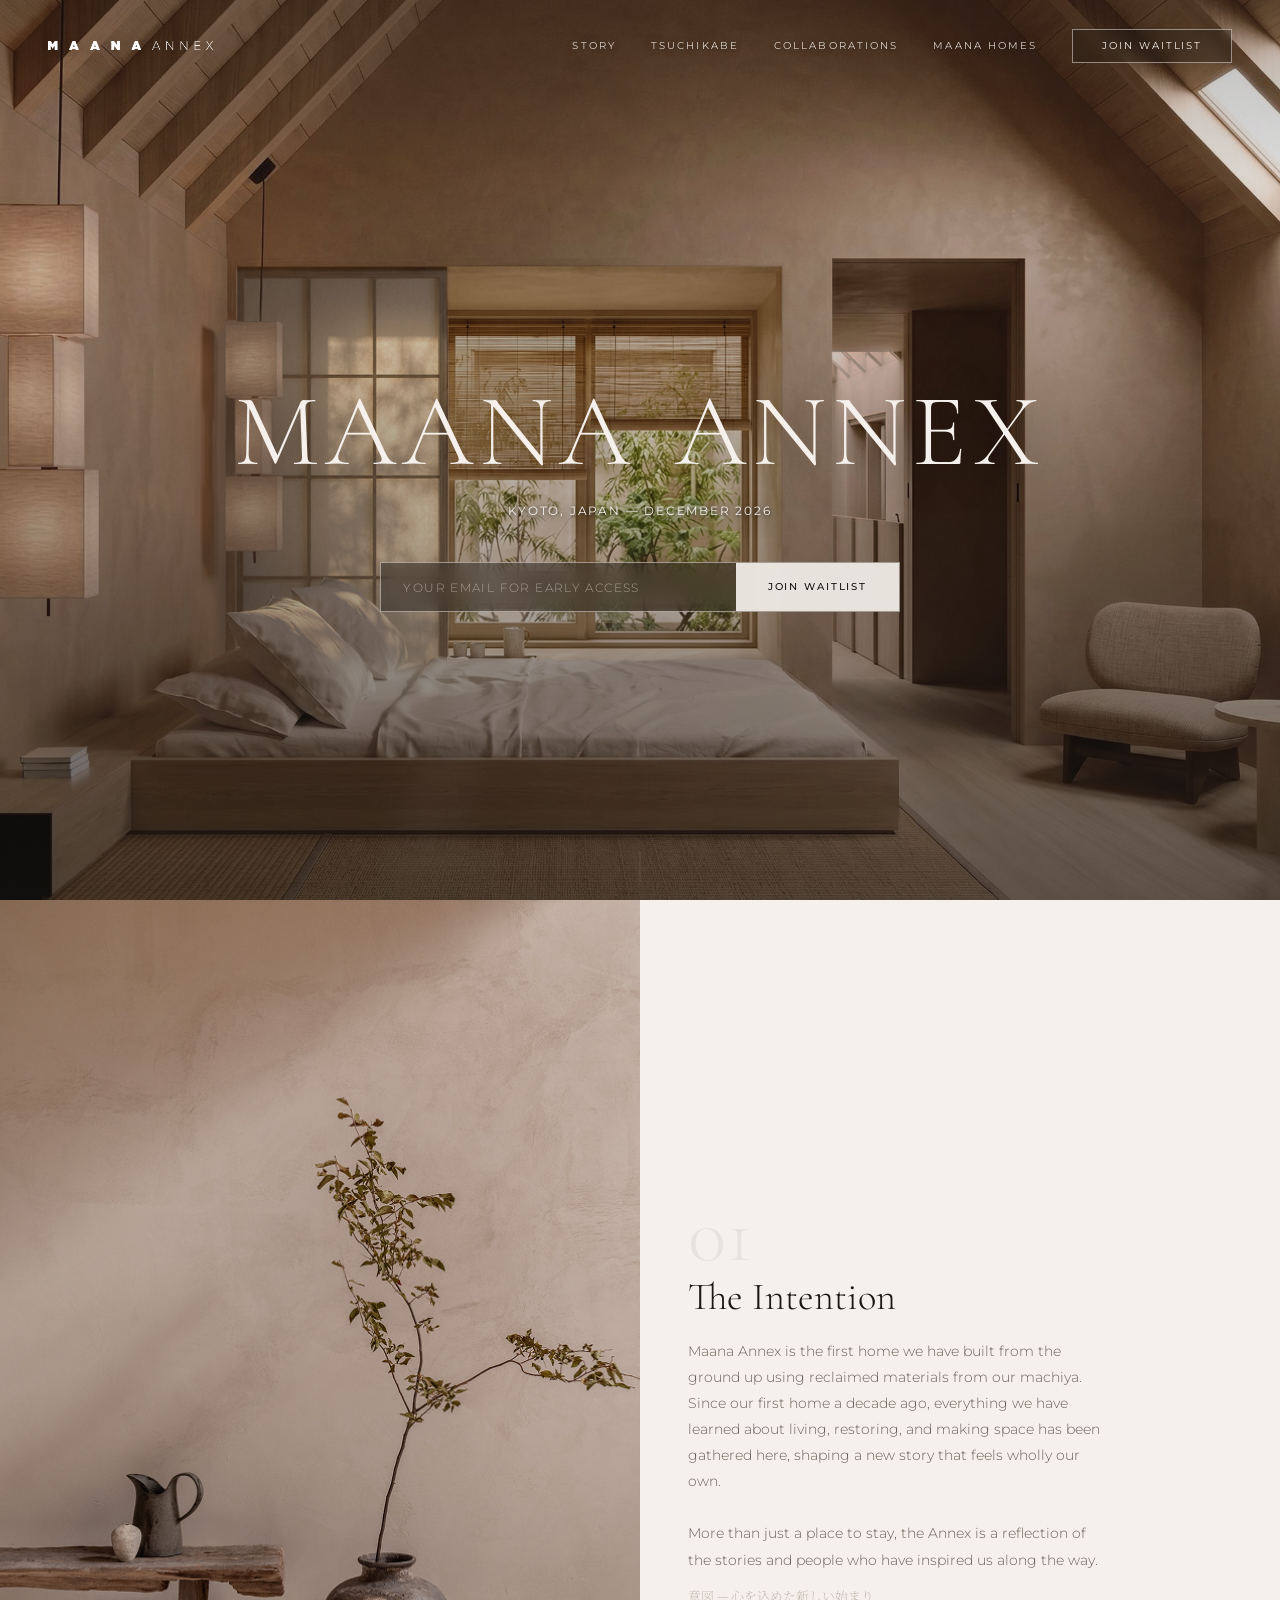
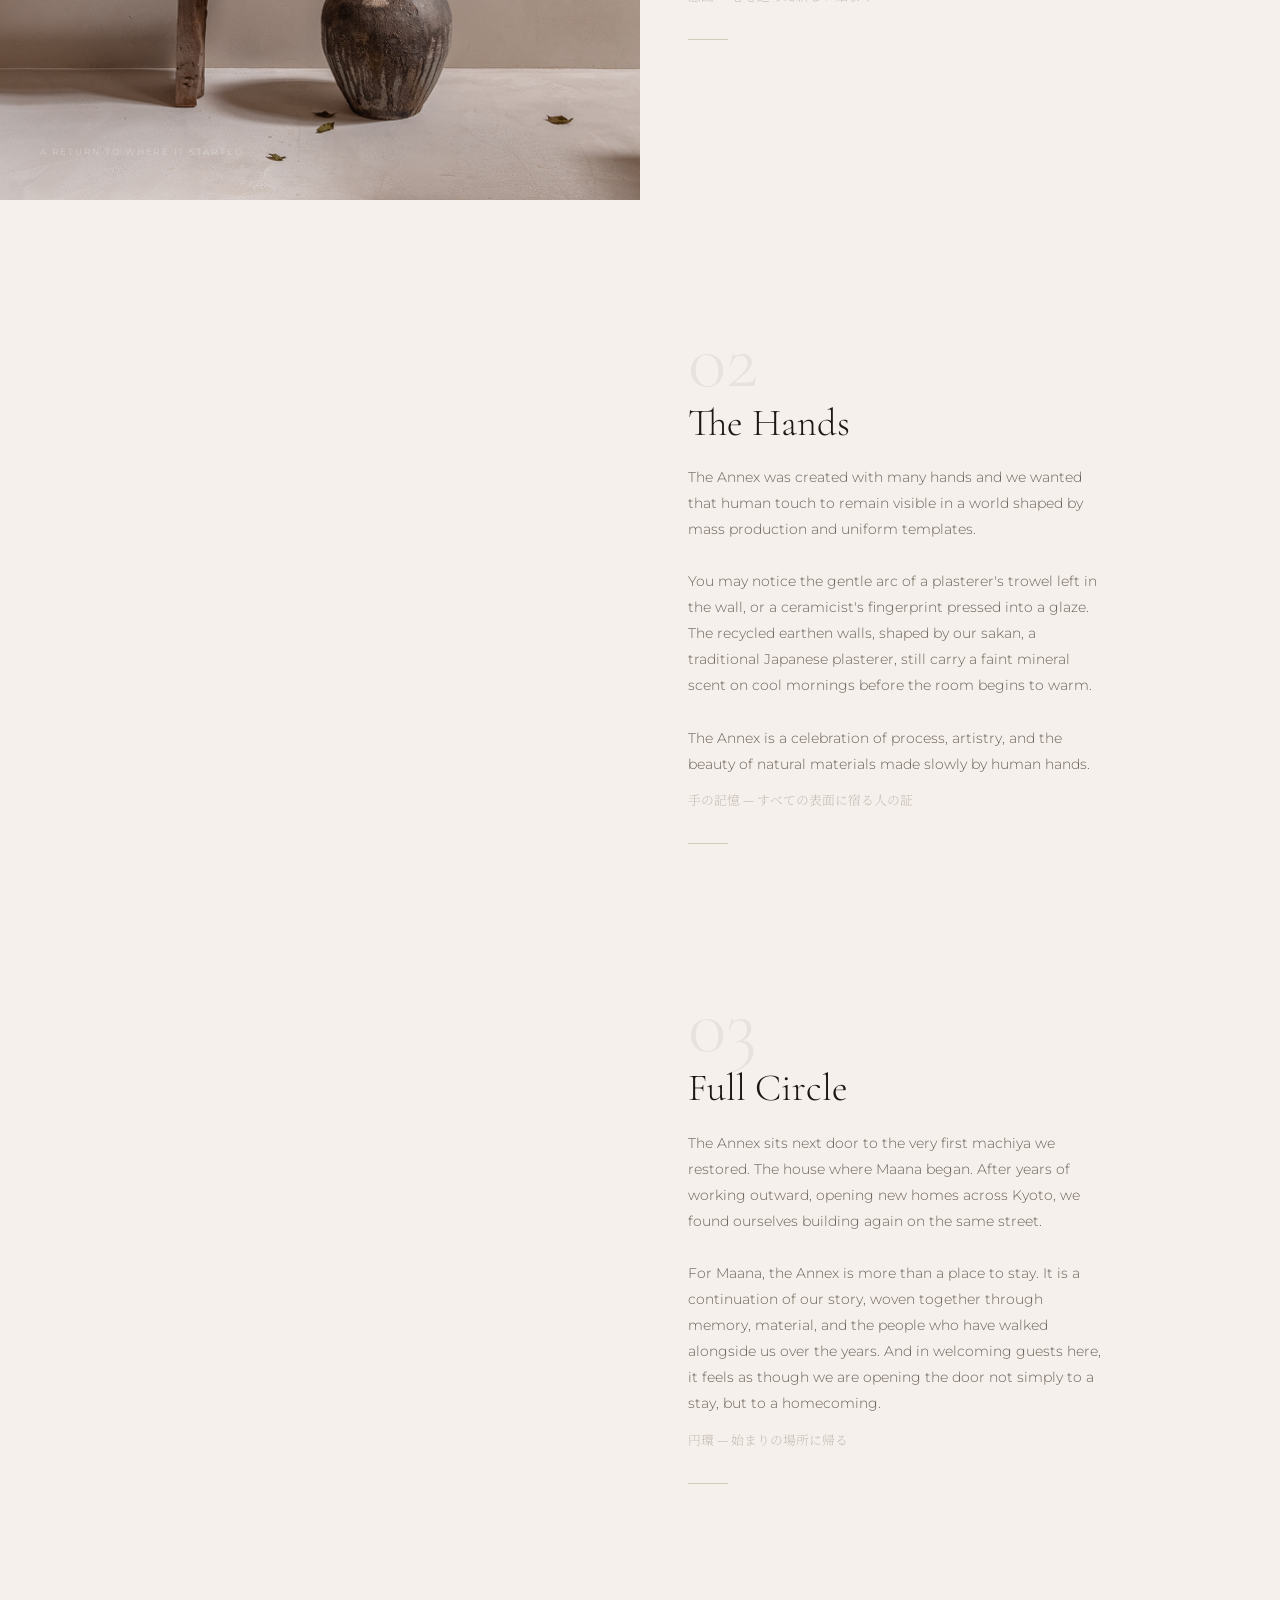
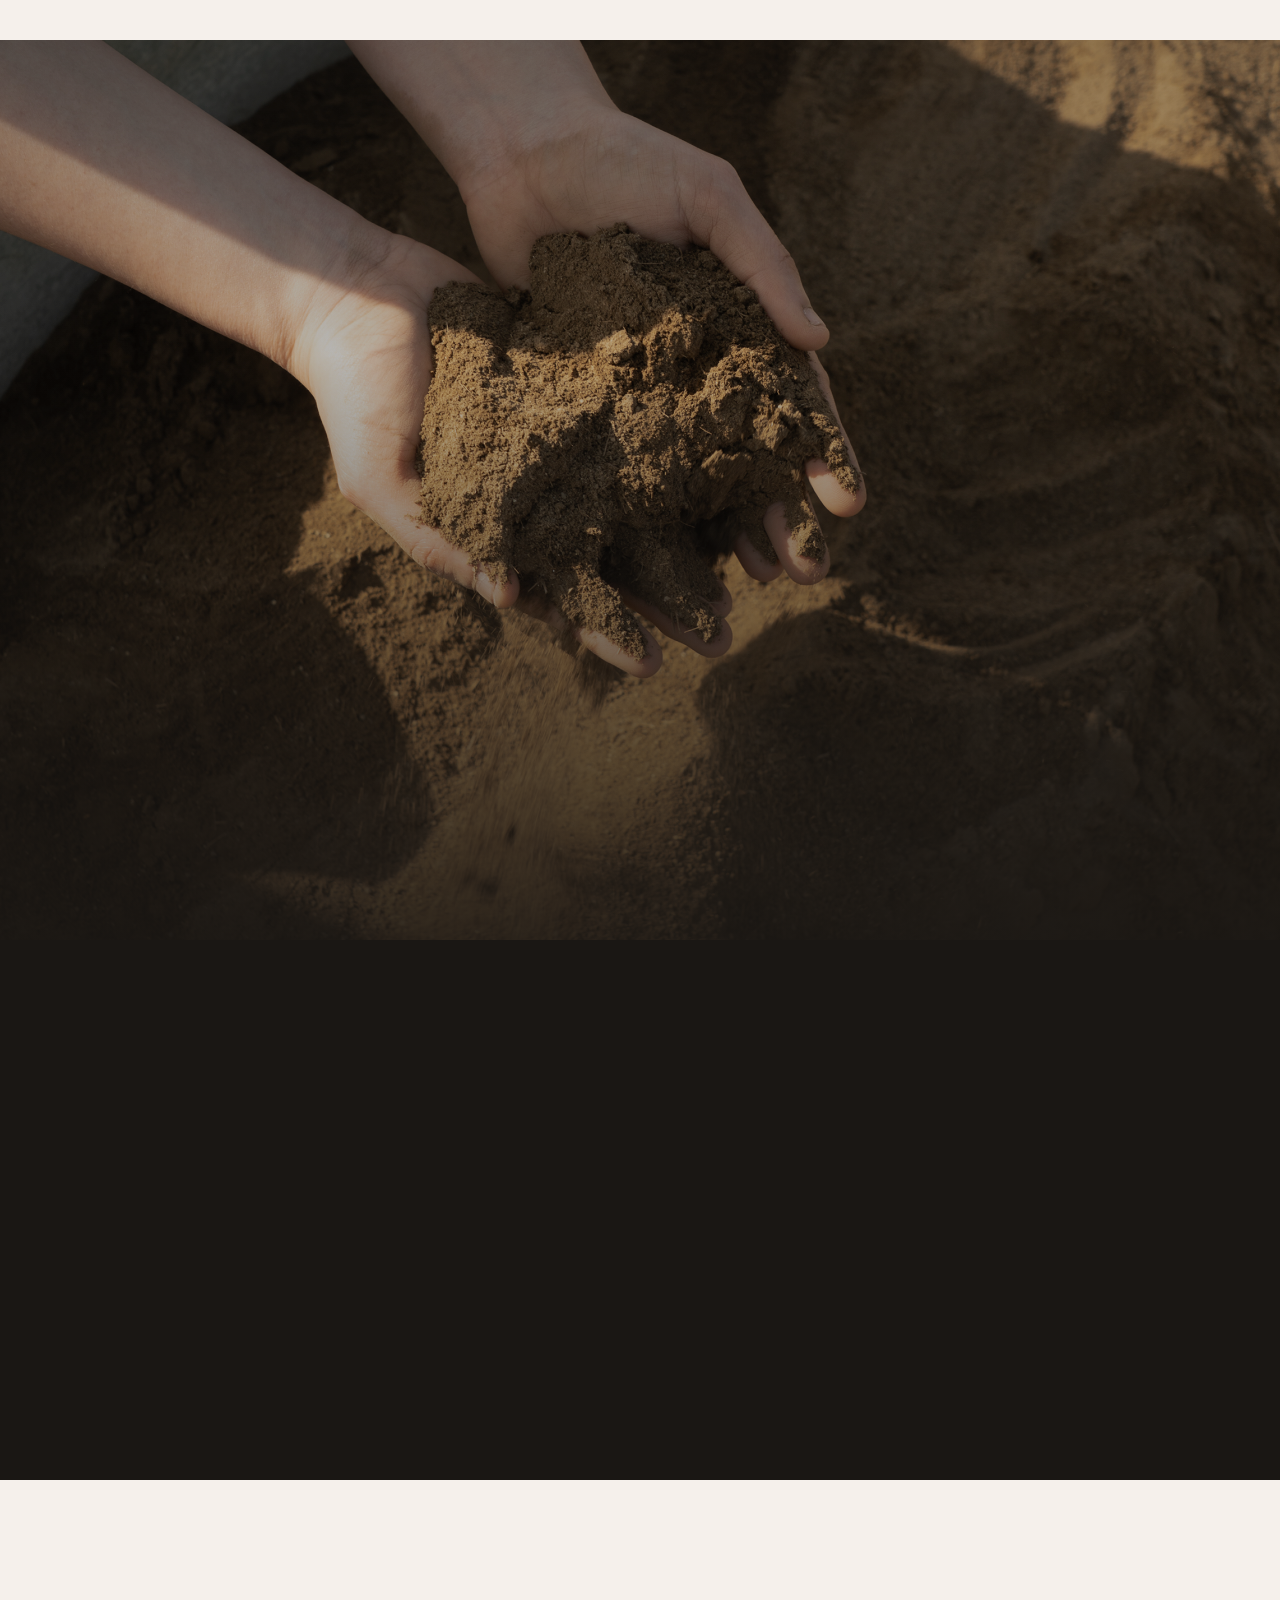
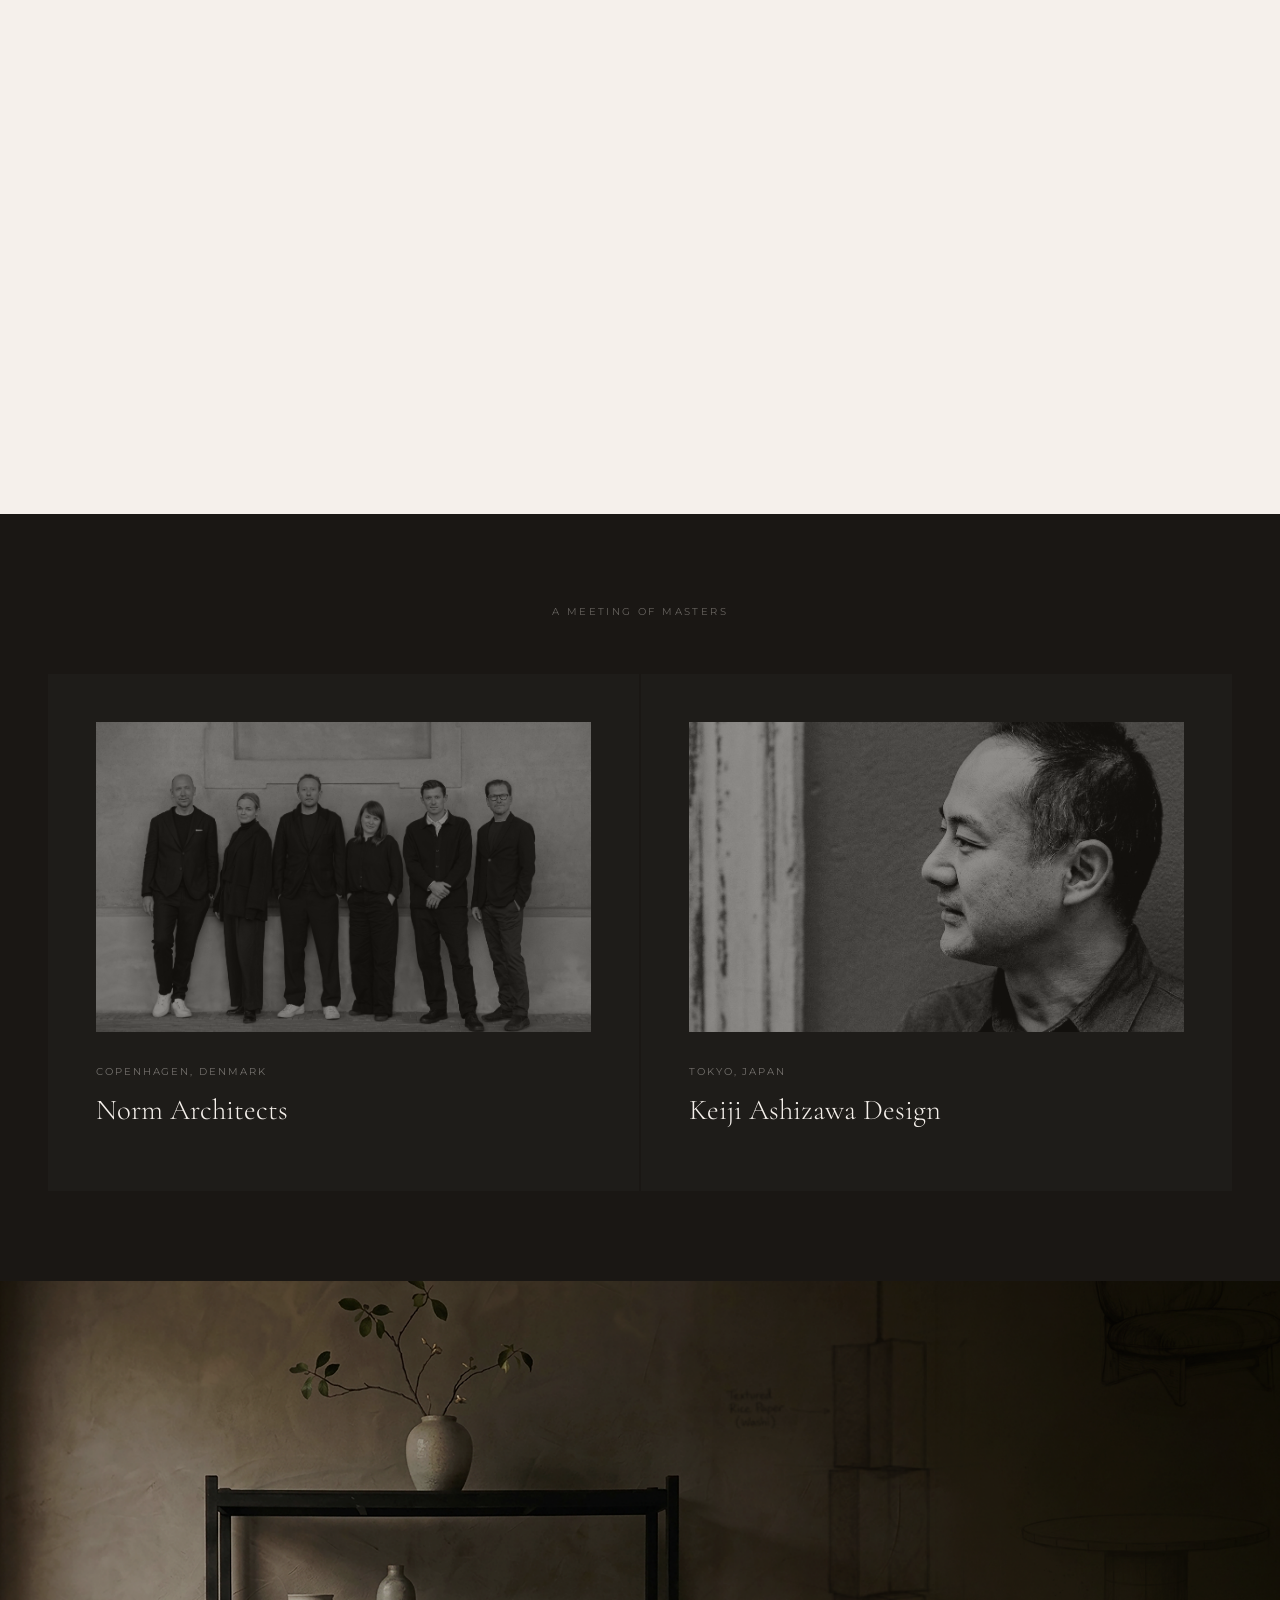
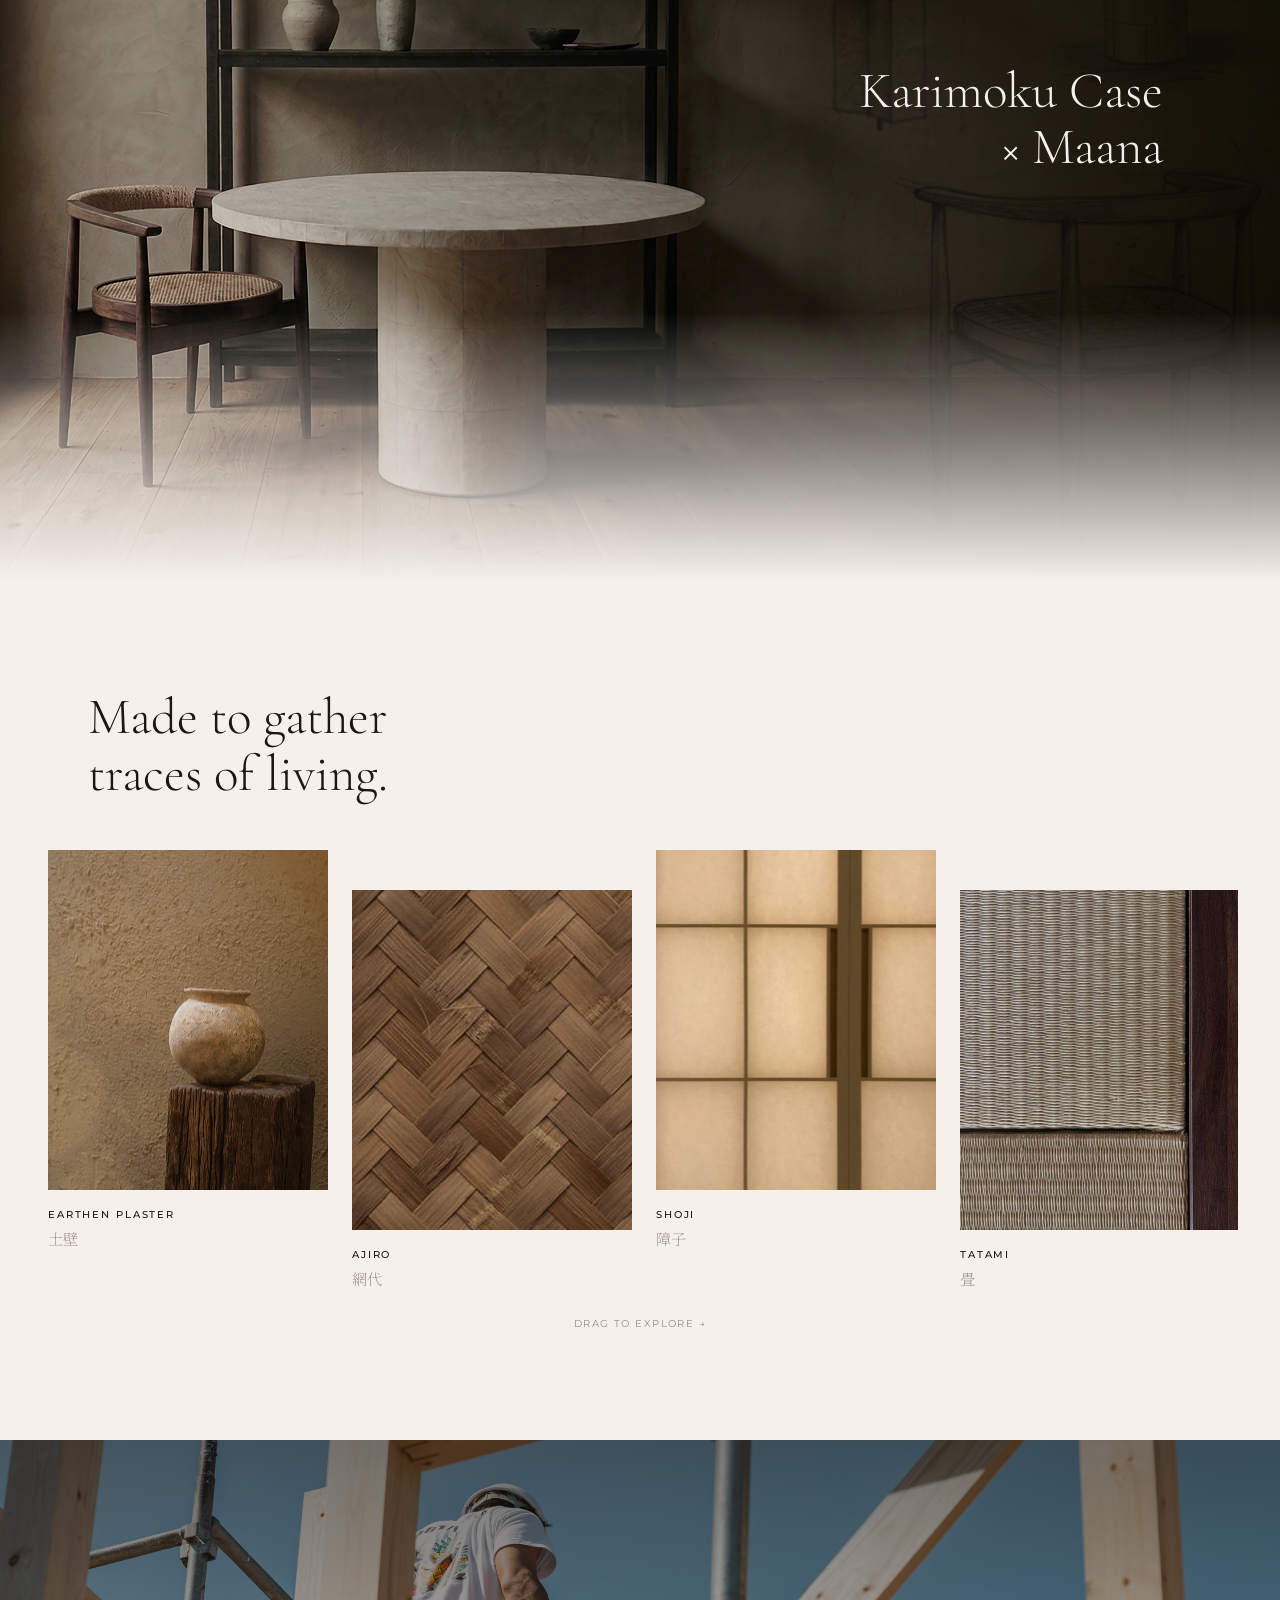
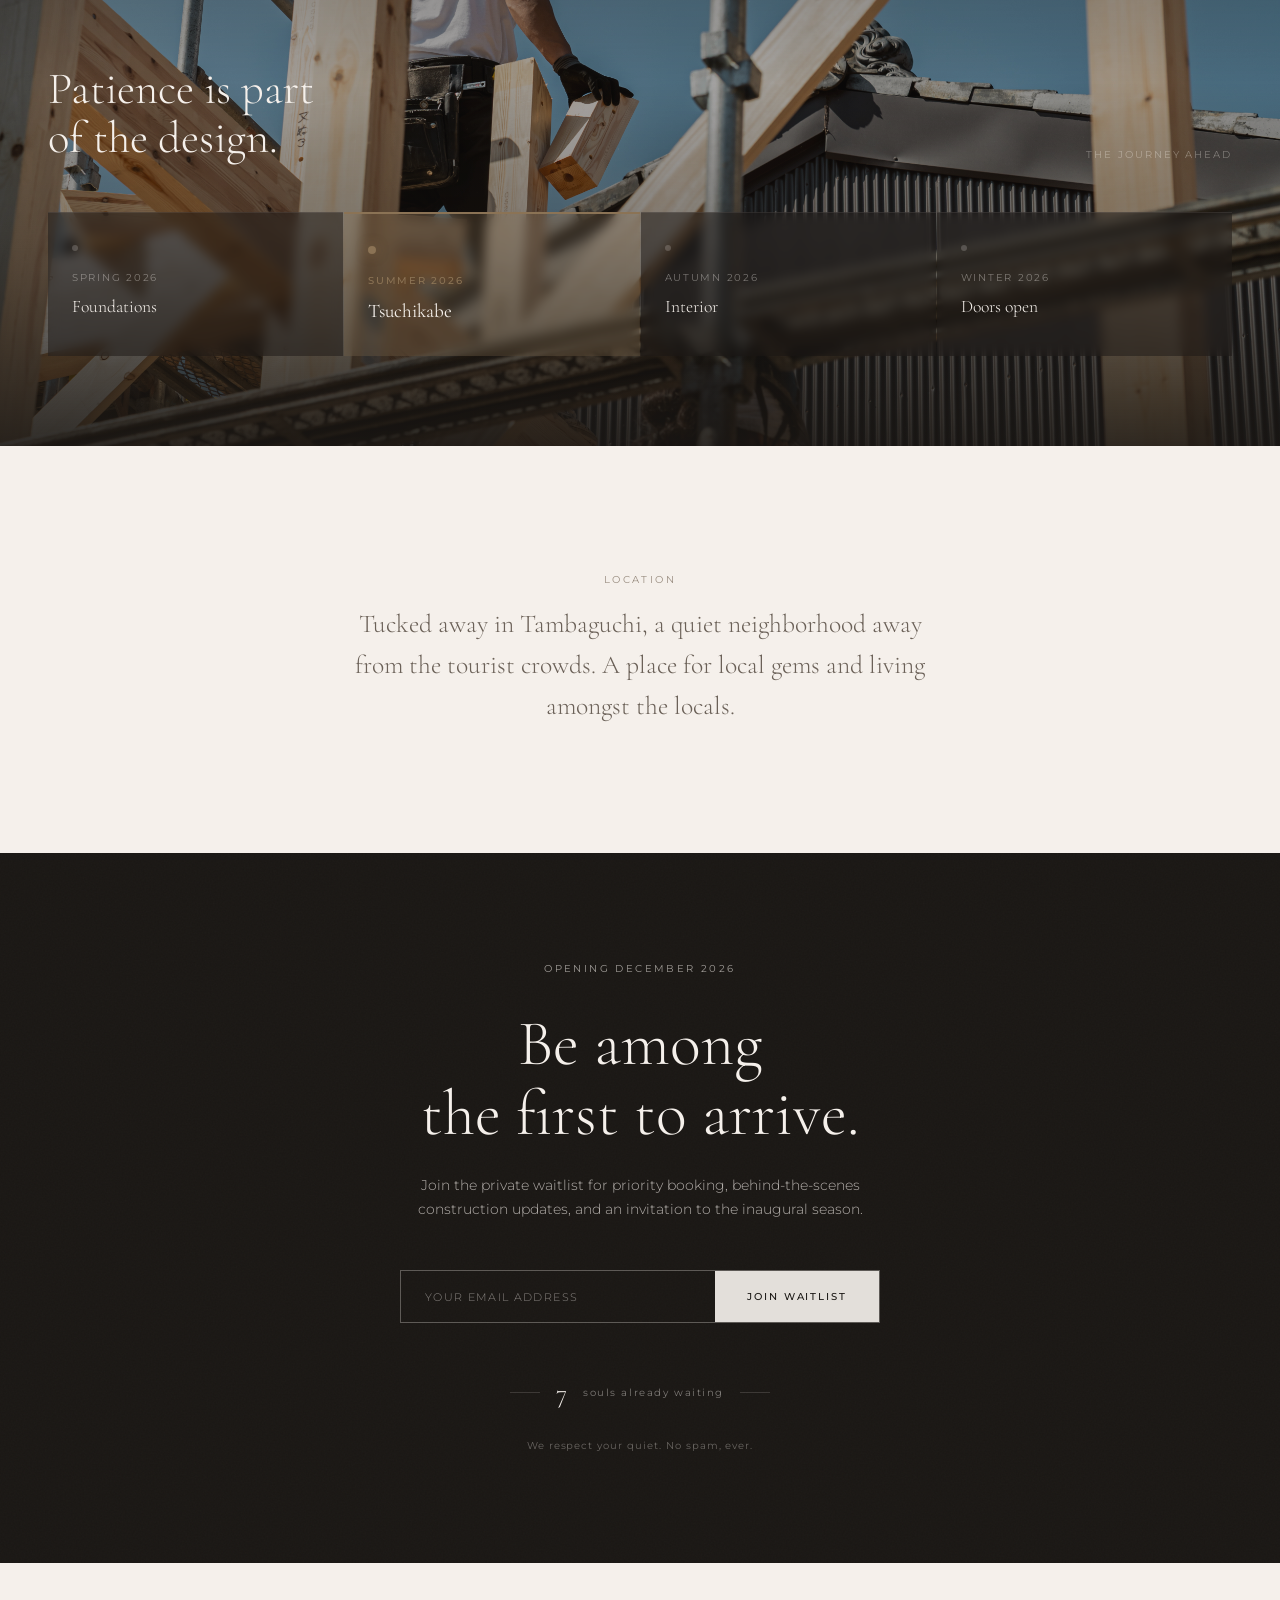
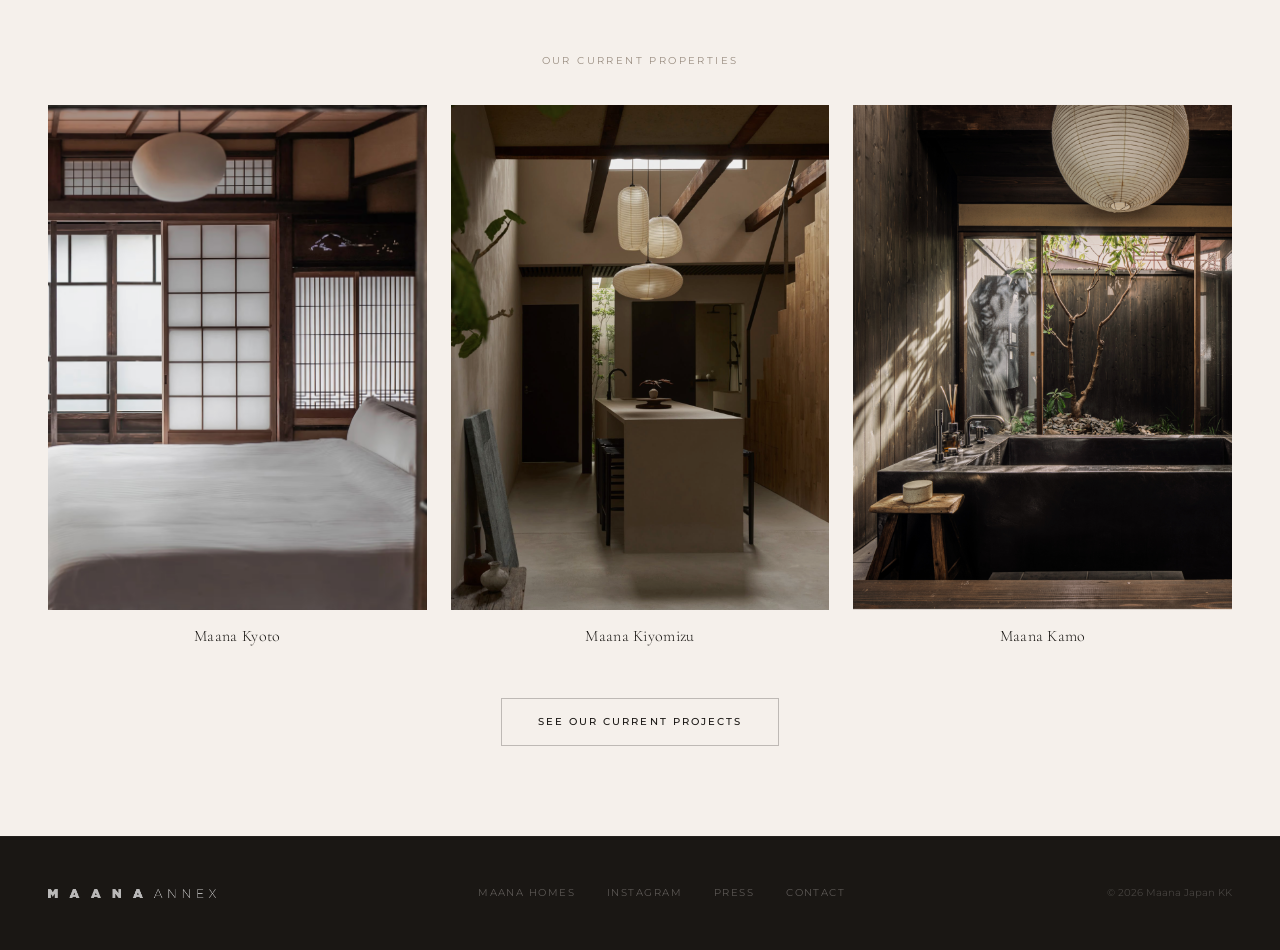
==== index.html @ 65065724 "Fix mobile hero image repeat, timeline mobile sizing" ====
<!DOCTYPE html>
<html lang="en">
<head>
<meta charset="UTF-8">
<meta name="viewport" content="width=device-width, initial-scale=1.0">
<title>MAANA ANNEX — A New Chapter in Earth and Light</title>
<meta name="description" content="Maana Annex. Designed by Norm Architects & Keiji Ashizawa Design. A ground-up sanctuary in Kyoto, rooted in tsuchikabe tradition. Opening December 2026.">
<meta property="og:title" content="Maana Annex — Earth and Light">
<meta property="og:description" content="A ground-up sanctuary in Kyoto. Opening December 2026.">
<meta property="og:type" content="website">
<link rel="preconnect" href="https://fonts.googleapis.com">
<link href="https://fonts.googleapis.com/css2?family=Cormorant+Garamond:ital,wght@0,300;0,400;0,500;1,300;1,400&family=Montserrat:wght@300;400;500;600&family=Noto+Serif+JP:wght@200;300;400&display=swap" rel="stylesheet">
<style>
/* ═══ TOKENS ═══ */
:root{
  --bg:#F5F0EB;--bg-deep:#1A1714;--bg-warm:#E8E0D6;
  --text:#1A1714;--text-light:#F5F0EB;--text-muted:#9A8E82;--text-sec:#6B6158;
  --earth:#8B7355;
  --serif:'Cormorant Garamond','Noto Serif JP',serif;
  --sans:'Montserrat',sans-serif;
  --jp:'Noto Serif JP',serif;
  --ease:cubic-bezier(.16,1,.3,1);
}
*,*::before,*::after{margin:0;padding:0;box-sizing:border-box}
html{font-size:16px;scroll-behavior:smooth;overflow-x:clip}
body{font-family:var(--sans);color:var(--text);background:var(--bg);-webkit-font-smoothing:antialiased;line-height:1.7}
::selection{background:var(--earth);color:var(--text-light)}
img{display:block;max-width:100%}
a{color:inherit;text-decoration:none}
button{cursor:pointer;font-family:var(--sans)}

/* ═══ SCROLL REVEAL + ACOE FLOAT-UP ═══ */
.reveal{opacity:0;transform:translateY(40px);transition:opacity 1s var(--ease),transform 1s var(--ease)}
.reveal.vis{opacity:1;transform:translateY(0)}
.reveal-d1{transition-delay:.15s}
.reveal-d2{transition-delay:.3s}
.reveal-d3{transition-delay:.45s}

.float-up{opacity:0;transform:translateY(80px);transition:opacity 1.4s var(--ease),transform 1.6s var(--ease)}
.float-up.vis{opacity:1;transform:translateY(0)}
.float-up-d1{transition-delay:.2s}
.float-up-d2{transition-delay:.4s}

/* ═══ NAVIGATION ═══ */
.nav{position:fixed;top:0;left:0;right:0;z-index:100;display:flex;justify-content:space-between;align-items:center;padding:1.8rem 3rem;transition:all .4s ease}
.nav.scrolled{background:rgba(26,23,20,.92);backdrop-filter:blur(20px);-webkit-backdrop-filter:blur(20px);padding-top:1rem;padding-bottom:1rem}
.nav-logo{display:flex;align-items:center}
.nav-logo-img{height:.54rem;width:auto;filter:drop-shadow(0 1px 6px rgba(0,0,0,.35));transition:opacity .3s}
.nav-logo:hover .nav-logo-img{opacity:.85}
.nav-links{display:flex;align-items:center;gap:2.2rem}
.nav-link{font-size:.65rem;letter-spacing:.2em;text-transform:uppercase;color:rgba(245,240,235,.85);transition:color .3s;text-shadow:0 1px 6px rgba(0,0,0,.5)}
.nav-link:hover{color:var(--text-light)}
.nav-cta{font-size:.6rem;letter-spacing:.2em;text-transform:uppercase;color:var(--text-light);padding:.65rem 1.8rem;border:1px solid rgba(245,240,235,.5);background:rgba(26,23,20,.3);backdrop-filter:blur(4px);-webkit-backdrop-filter:blur(4px);transition:all .3s}
.nav-cta:hover{background:var(--text-light);color:var(--bg-deep);border-color:var(--text-light)}

/* Mobile nav elements — hidden on desktop */
.nav-mobile-right{display:none;align-items:center;gap:.8rem}
.nav-mobile-cta{font-size:.55rem;letter-spacing:.18em;text-transform:uppercase;color:var(--text-light);padding:.55rem 1rem;border:1px solid rgba(245,240,235,.5);background:rgba(26,23,20,.35);backdrop-filter:blur(8px);-webkit-backdrop-filter:blur(8px);transition:all .3s;white-space:nowrap}
.nav-mobile-cta:hover,.nav-mobile-cta:active{background:var(--text-light);color:var(--bg-deep)}
.nav-hamburger{width:32px;height:28px;background:transparent;border:none;position:relative;padding:0;display:flex;flex-direction:column;justify-content:center;gap:6px;cursor:pointer}
.nav-hamburger span{display:block;width:22px;height:1px;background:var(--text-light);transition:transform .35s var(--ease),opacity .3s;box-shadow:0 1px 3px rgba(0,0,0,.4)}
.nav-hamburger.open span:nth-child(1){transform:translateY(3.5px) rotate(45deg)}
.nav-hamburger.open span:nth-child(2){transform:translateY(-3.5px) rotate(-45deg)}

/* Full-screen mobile menu */
.nav-menu-overlay{position:fixed;inset:0;background:rgba(26,23,20,.98);backdrop-filter:blur(20px);-webkit-backdrop-filter:blur(20px);z-index:150;opacity:0;pointer-events:none;transition:opacity .45s var(--ease);display:flex;flex-direction:column;justify-content:center;align-items:center}
.nav-menu-overlay.open{opacity:1;pointer-events:auto}
.nav-menu-inner{display:flex;flex-direction:column;align-items:center;gap:2rem;text-align:center}
.nav-menu-link{font-family:var(--serif);font-weight:300;font-size:2rem;color:var(--text-light);letter-spacing:.02em;opacity:.85;transition:opacity .3s,transform .5s var(--ease);transform:translateY(12px)}
.nav-menu-overlay.open .nav-menu-link{transform:translateY(0)}
.nav-menu-link:hover,.nav-menu-link:active{opacity:1}
.nav-menu-cta{margin-top:2rem;font-family:var(--sans);font-weight:500;font-size:.7rem;letter-spacing:.22em;text-transform:uppercase;color:var(--bg-deep);background:var(--text-light);border:none;padding:1rem 2.4rem;transition:transform .3s var(--ease)}
.nav-menu-cta:hover,.nav-menu-cta:active{transform:translateY(-2px)}
.nav-menu-jp{margin-top:2.5rem;font-family:var(--jp);font-weight:200;font-size:.9rem;color:rgba(245,240,235,.35);letter-spacing:.2em}

/* ═══ HERO ═══ */
.hero{position:relative;height:100vh;min-height:650px;display:flex;flex-direction:column;justify-content:center;align-items:center;padding-top:6.125rem;overflow:hidden;background:var(--bg-deep)}
.hero-bg{position:absolute;inset:0;background-image:url('images/hero.png');background-size:cover;background-position:center;background-color:#2A2520;transform:scale(1.08);animation:heroZoom 18s ease forwards}
.hero-overlay{position:absolute;inset:0;background:linear-gradient(180deg,rgba(26,23,20,.3) 0%,rgba(26,23,20,.15) 20%,rgba(26,23,20,.25) 45%,rgba(26,23,20,.4) 70%,rgba(26,23,20,.6) 100%);z-index:1}
@keyframes heroZoom{to{transform:scale(1)}}

.hero-credit{position:relative;z-index:3;font-family:var(--sans);font-weight:400;font-size:.75rem;letter-spacing:.15em;text-transform:uppercase;color:rgba(245,240,235,1);text-shadow:0 1px 4px rgba(0,0,0,.7),0 4px 20px rgba(0,0,0,.5);line-height:1.8;text-align:center;margin-bottom:2.5rem}
.hero-credit strong{font-weight:500;display:block;font-size:.8rem;letter-spacing:.12em}

.hero-title-wrap{position:relative;z-index:3;width:100%;padding:0 3rem;margin-bottom:1.5rem}
.hero-title-line{display:flex;justify-content:center;align-items:baseline;gap:clamp(1.2rem,3vw,3rem)}
.hero-title-word{font-family:var(--serif);font-weight:300;font-size:clamp(3.5rem,8vw,7.5rem);line-height:.88;color:var(--text-light);text-shadow:0 4px 40px rgba(0,0,0,.5);letter-spacing:.06em}


.hero-waitlist{position:relative;z-index:3;display:flex;max-width:520px;width:88%;margin:0 auto;border:1.5px solid rgba(245,240,235,.5);background:rgba(26,23,20,.4);backdrop-filter:blur(10px);-webkit-backdrop-filter:blur(10px)}
.hero-waitlist-input{flex:1;padding:1rem 1.4rem;background:transparent;border:none;outline:none;font-family:var(--sans);font-weight:300;font-size:.85rem;color:var(--text-light);letter-spacing:.04em}
.hero-waitlist-input::placeholder{color:rgba(245,240,235,.5);font-size:.72rem;letter-spacing:.12em;text-transform:uppercase}
.hero-waitlist-btn{padding:1rem 2rem;background:rgba(245,240,235,.92);border:none;font-family:var(--sans);font-weight:500;font-size:.65rem;letter-spacing:.18em;text-transform:uppercase;color:var(--bg-deep);transition:all .3s;white-space:nowrap}
.hero-waitlist-btn:hover{background:var(--text-light)}
.hero-waitlist-msg{display:none;font-family:var(--serif);font-size:1.1rem;color:var(--text-light);padding:1rem 1.5rem}
.hero-waitlist.success .hero-waitlist-input,.hero-waitlist.success .hero-waitlist-btn{display:none}
.hero-waitlist.success .hero-waitlist-msg{display:block}

/* Hero follow-up section (appears below hero after email signup) */
.hero-followup-section{display:none;background:var(--bg-deep);padding:clamp(5rem,8vh,7rem) 2rem;overflow:hidden}
.hero-followup-section.active{display:block;animation:fadeSlideUp .6s var(--ease) both}

/* Hero follow-up form (raffle) */
.hero-followup{display:block;position:relative;z-index:3;max-width:520px;width:100%;margin:0 auto;text-align:left}
.hero-followup.hidden{display:none}
.hero-followup-header{font-family:var(--serif);font-size:1.3rem;color:var(--text-light);margin-bottom:.4rem;text-align:center}
.hero-followup-sub{font-family:var(--sans);font-size:.75rem;color:rgba(245,240,235,.6);margin-bottom:1.5rem;text-align:center;line-height:1.6}
.hero-followup-raffle{background:rgba(245,240,235,.06);border:1px solid rgba(245,240,235,.1);padding:.8rem 1rem;margin-bottom:1.5rem;text-align:center}
.hero-followup-raffle p{font-family:var(--sans);font-size:.72rem;color:rgba(245,240,235,.7);line-height:1.6}
.hero-followup-raffle strong{color:var(--text-light);font-weight:500}
.hero-followup label{display:block;font-family:var(--sans);font-size:.58rem;letter-spacing:.15em;text-transform:uppercase;color:rgba(245,240,235,.5);margin-bottom:.4rem}
.hero-followup-field{width:100%;padding:.85rem 1rem;background:transparent;border:1.5px solid rgba(245,240,235,.2);outline:none;font-family:var(--sans);font-weight:300;font-size:.82rem;color:var(--text-light);margin-bottom:1.2rem;transition:border-color .3s}
.hero-followup-field:focus{border-color:rgba(245,240,235,.5)}
.hero-followup-field::placeholder{color:rgba(245,240,235,.3);font-size:.72rem}
textarea.hero-followup-field{resize:vertical;min-height:70px;line-height:1.6}
.hero-followup-submit{width:100%;padding:1rem;background:rgba(245,240,235,.92);border:none;font-family:var(--sans);font-weight:500;font-size:.6rem;letter-spacing:.2em;text-transform:uppercase;color:var(--bg-deep);cursor:pointer;transition:all .3s}
.hero-followup-submit:hover{background:var(--text-light)}
.hero-followup-skip{display:block;margin:.8rem auto 0;background:none;border:none;font-family:var(--sans);font-size:.62rem;letter-spacing:.1em;color:rgba(245,240,235,.35);cursor:pointer;transition:color .3s}
.hero-followup-skip:hover{color:rgba(245,240,235,.6)}
.hero-confirmed{display:none;text-align:center;padding:2rem;max-width:520px;margin:0 auto}
.hero-confirmed.active{display:block;animation:fadeSlideUp .6s var(--ease) both}
.hero-confirmed p{font-family:var(--serif);font-size:1.3rem;color:var(--text-light)}
.hero-confirmed small{display:block;margin-top:.5rem;font-size:.78rem;color:rgba(245,240,235,.55);line-height:1.6}

/* Required field asterisk */
.required-star{color:#e74c3c;font-weight:600;font-size:.7rem}

/* Validation error state */
.field-error{border-color:#e74c3c !important}

.hero-scroll{position:absolute;bottom:1.2rem;left:50%;transform:translateX(-50%);z-index:3;width:1px;height:30px;background:rgba(245,240,235,.1);overflow:hidden}
.hero-scroll::after{content:'';position:absolute;top:-100%;left:0;width:100%;height:100%;background:rgba(245,240,235,.5);animation:scrollDown 2s ease infinite}
@keyframes scrollDown{to{top:100%}}

/* ═══ STORY — Mersi-style split with CSS sticky ═══ */
.story{position:relative;background:var(--bg)}
.story-layout{display:flex;position:relative}

/* Image panel — CSS sticky: stays in place while story-steps scroll past */
.story-images{position:sticky;top:0;width:50%;height:100vh;flex-shrink:0;align-self:flex-start;background:var(--bg-deep);overflow:hidden;z-index:10}
.story-img{position:absolute;top:0;left:0;width:100%;height:100%;object-fit:cover;opacity:0;transition:opacity .9s var(--ease)}
.story-img.active{opacity:1}

.story-img-label{position:absolute;bottom:2.5rem;left:2.5rem;z-index:3;font-family:var(--sans);font-weight:400;font-size:.55rem;letter-spacing:.2em;text-transform:uppercase;color:rgba(245,240,235,.4);opacity:0;transition:opacity .6s;pointer-events:none}
.story-img-label.active{opacity:1}

.story-steps{width:50%;padding:15vh 4rem 15vh 3rem}
.story-step{min-height:85vh;display:flex;align-items:center}
.story-step:last-child{min-height:60vh}
.story-step-inner{max-width:420px}
.story-step-num{font-family:var(--serif);font-weight:300;font-size:5rem;line-height:1;color:rgba(26,23,20,.06);margin-bottom:.5rem}
.story-step-title{font-family:var(--serif);font-weight:300;font-size:clamp(1.6rem,3vw,2.4rem);color:var(--text);margin-bottom:1.2rem;line-height:1.15}
.story-step-body{font-family:var(--sans);font-weight:300;font-size:.88rem;line-height:1.85;color:var(--text-sec)}
.story-step-detail{font-family:var(--sans);font-weight:300;font-size:.72rem;line-height:1.7;color:var(--text-muted);margin-top:1.2rem}
.story-step-divider{width:40px;height:1px;background:var(--earth);opacity:.3;margin-top:2rem}
.story-step-jp{font-family:var(--jp);font-weight:200;font-size:.8rem;color:var(--text-muted);margin-top:.8rem;opacity:.6}

/* Mobile-only inline story images — hidden on desktop */
.story-step-img{display:none}

/* ═══ TSUCHIKABE — the star section ═══ */
.tsuchikabe{position:relative;min-height:100vh;display:flex;align-items:flex-end;overflow:hidden;background:var(--bg-deep)}
.tsuchikabe-img{position:absolute;inset:0;z-index:0}
.tsuchikabe-img img{width:100%;height:100%;object-fit:cover;filter:brightness(.75) saturate(.9)}
.tsuchikabe-gradient{position:absolute;inset:0;z-index:1;background:linear-gradient(0deg,rgba(26,23,20,.85) 0%,rgba(26,23,20,.4) 35%,rgba(26,23,20,.05) 65%,rgba(26,23,20,.2) 100%)}
.tsuchikabe-content{position:relative;z-index:2;max-width:720px;padding:0 3rem clamp(4rem,8vh,7rem);color:var(--text-light)}
.tsuchikabe-overline{font-family:var(--sans);font-weight:400;font-size:.6rem;letter-spacing:.3em;text-transform:uppercase;color:rgba(245,240,235,.45);margin-bottom:1.5rem}
.tsuchikabe-title{font-family:var(--serif);font-weight:300;font-size:clamp(2.4rem,5vw,4rem);line-height:1.1;color:var(--text-light);margin-bottom:1.5rem;letter-spacing:.01em}
.tsuchikabe-body{font-family:var(--sans);font-weight:300;font-size:.88rem;line-height:1.9;color:rgba(245,240,235,.75);max-width:540px}
.tsuchikabe-body + .tsuchikabe-body{margin-top:1rem}
.tsuchikabe-jp{font-family:var(--jp);font-weight:200;font-size:.85rem;color:rgba(245,240,235,.3);margin-top:1.5rem;letter-spacing:.1em}

/* ═══ VIDEO INTERLUDE — tsuchikabe process ═══ */
.video-interlude{display:grid;grid-template-columns:1fr 1fr;min-height:60vh;background:var(--bg-deep)}
.video-interlude-panel{position:relative;overflow:hidden;min-height:40vh}
.video-interlude-panel video{position:absolute;top:0;left:0;width:100%;height:100%;object-fit:cover}
.video-interlude-label{position:absolute;bottom:2rem;left:2rem;z-index:2;font-family:var(--sans);font-weight:400;font-size:.6rem;letter-spacing:.2em;text-transform:uppercase;color:rgba(245,240,235,.6);text-shadow:0 1px 8px rgba(0,0,0,.5)}
.video-interlude-panel::after{content:'';position:absolute;inset:0;background:linear-gradient(0deg,rgba(26,23,20,.5) 0%,transparent 40%);pointer-events:none}

/* ═══ DESIGN — floor plan with faded bg overlay ═══ */
.design{position:relative;padding:clamp(5rem,10vh,10rem) 3rem;background:var(--bg);overflow:hidden}
.design-bg-overlay{position:absolute;inset:-10%;background-image:url('images/floorplan.png');background-size:120%;background-position:center;background-repeat:no-repeat;opacity:.035;pointer-events:none;filter:blur(2px)}
.design-inner{position:relative;z-index:2;max-width:1200px;margin:0 auto;display:grid;grid-template-columns:1fr 1fr;gap:4rem;align-items:center}
.design-text{max-width:480px}
.design-ghost{font-family:var(--serif);font-weight:300;font-size:clamp(4rem,8vw,8rem);line-height:.85;color:rgba(26,23,20,.04);margin-bottom:1.5rem;letter-spacing:-.03em}
.design-headline{font-family:var(--serif);font-weight:300;font-size:clamp(1.8rem,3vw,2.8rem);line-height:1.15;color:var(--text);margin-bottom:1.5rem}
.design-body{font-family:var(--sans);font-weight:300;font-size:.88rem;line-height:1.85;color:var(--text-sec)}
.design-image{width:100%;overflow:hidden;position:relative}
.design-image-bg{width:100%;aspect-ratio:4/3;background-size:contain;background-position:center;background-repeat:no-repeat;background-color:var(--bg)}
.design-image-caption{display:block;font-family:var(--sans);font-size:.6rem;letter-spacing:.15em;text-transform:uppercase;color:var(--text-muted);margin-top:.8rem}

/* ═══ VISION QUOTE — with lattice video ═══ */
.vision-wrap{position:relative;overflow:hidden;background:var(--bg-deep)}
.vision-wrap video{position:absolute;top:50%;left:50%;min-width:100%;min-height:100%;transform:translate(-50%,-50%);object-fit:cover;opacity:.12;pointer-events:none;filter:brightness(.5)}
.vision-inner{position:relative;z-index:2;padding:clamp(7rem,16vh,14rem) 3rem;text-align:center;max-width:850px;margin:0 auto}
.vision-text{font-family:var(--serif);font-style:italic;font-weight:300;font-size:clamp(1.5rem,3vw,2.4rem);line-height:1.55;color:var(--text-light);margin-bottom:2rem}
.vision-cite{font-family:var(--sans);font-weight:400;font-size:.6rem;letter-spacing:.22em;text-transform:uppercase;color:rgba(245,240,235,.45)}

/* Light background variant */
.vision-light{background:var(--bg)}
.vision-light video{display:none}
.vision-light .vision-text{color:var(--text);font-style:italic}
.vision-light .vision-cite{color:var(--text-muted)}

/* ═══ ARCHITECTS ═══ */
.architects{background:var(--bg-deep);padding:clamp(5rem,10vh,10rem) 3rem}
.architects-inner{max-width:1200px;margin:0 auto}
.architects-header{text-align:center;margin-bottom:clamp(3rem,6vh,6rem)}
.architects-caption{font-family:var(--sans);font-weight:400;font-size:.6rem;letter-spacing:.25em;text-transform:uppercase;color:rgba(245,240,235,.35);margin-bottom:1.5rem}
.architects-headline{font-family:var(--serif);font-weight:300;font-size:clamp(1.8rem,3.5vw,3rem);line-height:1.2;color:var(--text-light)}
.architects-grid{display:grid;grid-template-columns:1fr 1fr;gap:2px}
.architect-card{padding:3rem;background:rgba(245,240,235,.02);transition:background .4s}
.architect-card:hover{background:rgba(245,240,235,.04)}
.architect-card-img{width:100%;aspect-ratio:16/10;background-size:cover;background-position:center;margin-bottom:2rem;filter:grayscale(1) brightness(.6) contrast(.9);opacity:.45;mix-blend-mode:luminosity;transition:opacity .6s,filter .6s}
.architect-card:hover .architect-card-img{opacity:.65;filter:grayscale(1) brightness(.7) contrast(.95)}
.architect-card-loc{font-family:var(--sans);font-weight:400;font-size:.6rem;letter-spacing:.2em;text-transform:uppercase;color:rgba(245,240,235,.4);margin-bottom:.8rem}
.architect-card-name{font-family:var(--serif);font-weight:300;font-size:1.8rem;color:var(--text-light);margin-bottom:1rem;line-height:1.2}
.architect-card-role{font-family:var(--sans);font-weight:400;font-size:.6rem;letter-spacing:.15em;text-transform:uppercase;color:var(--earth);margin-bottom:1rem}
.architect-card-body{font-family:var(--sans);font-weight:300;font-size:.85rem;line-height:1.8;color:rgba(245,240,235,.5);max-width:420px}

/* ═══ KARIMOKU / FURNITURE ═══ */
.furniture{position:relative;background:var(--bg-deep);overflow:hidden;min-height:100vh}
.furniture-bg{position:absolute;inset:0;z-index:0;overflow:hidden}
.furniture-bg img{width:100%;height:100%;object-fit:cover;will-change:transform;backface-visibility:hidden;-webkit-backface-visibility:hidden;transform-origin:center center}
.furniture-darken{position:absolute;inset:0;z-index:1;background:#000;opacity:0;will-change:opacity}
.furniture::after{content:'';position:absolute;bottom:0;left:0;right:0;height:30%;background:linear-gradient(0deg,var(--bg) 0%,transparent 100%);z-index:2;pointer-events:none}
.furniture-inner{position:relative;z-index:3;max-width:1200px;margin:0 auto;display:grid;grid-template-columns:1fr 1fr;min-height:100vh;align-items:center}
.furniture-image{display:none}
.furniture-text{display:flex;align-items:center;justify-content:flex-end;padding:clamp(3rem,6vw,6rem);grid-column:2}
.furniture-text-inner{max-width:460px;text-align:right}
.furniture-overline{font-family:var(--sans);font-weight:400;font-size:.6rem;letter-spacing:.25em;text-transform:uppercase;color:var(--text-muted);margin-bottom:1.5rem}
.furniture-title{font-family:var(--serif);font-weight:300;font-size:clamp(2rem,4vw,3.2rem);line-height:1.1;color:var(--text-light);margin-bottom:1.5rem}
.furniture-body{font-family:var(--sans);font-weight:300;font-size:.88rem;line-height:1.85;color:rgba(245,240,235,.7);margin-bottom:1.5rem}

/* Furniture rendering image */
.furniture-rendering{position:relative;z-index:3;width:100%;max-width:1000px;margin:0 auto;padding:0 2rem}
.furniture-rendering img{width:100%;height:auto}
.furniture-caption{text-align:center;margin-top:1.5rem;font-family:var(--sans);font-weight:300;font-size:.75rem;color:var(--text-muted);letter-spacing:.08em;line-height:1.7}

@media(max-width:968px){
  .nav-mobile-cta{font-size:.8rem;padding:.8rem 1.8rem;letter-spacing:.12em}
}

/* ═══ MADE BY / COLLABORATORS ═══ */
.made-by{position:relative;background:var(--bg);padding:clamp(6rem,12vh,12rem) 3rem;overflow:hidden}
.made-by-inner{max-width:800px;margin:0 auto;text-align:center}
.made-by-caption{font-family:var(--sans);font-weight:400;font-size:.6rem;letter-spacing:.3em;text-transform:uppercase;color:var(--text-muted);margin-bottom:clamp(3rem,5vh,5rem)}
.made-by-list{display:flex;flex-direction:column;align-items:center;gap:0}
.made-by-item{padding:1.4rem 0;border-bottom:1px solid rgba(26,23,20,.06);width:100%;display:flex;justify-content:center;align-items:baseline;gap:.8rem}
.made-by-item:first-child{border-top:1px solid rgba(26,23,20,.06)}
.made-by-name{font-family:var(--serif);font-weight:300;font-size:clamp(1.4rem,3vw,2.2rem);color:var(--text);line-height:1.2;letter-spacing:.01em}
.made-by-dot{font-family:var(--sans);font-size:.8rem;color:var(--text-muted);opacity:.4;flex-shrink:0}
.made-by-role{font-family:var(--sans);font-weight:300;font-size:clamp(.75rem,1.2vw,1rem);color:var(--text-muted);letter-spacing:.04em;white-space:nowrap}

/* ═══ MATERIALS — horizontal drag gallery ═══ */
.materials{padding:clamp(6rem,12vh,10rem) 0;background:var(--bg);overflow:hidden}
.materials-header{max-width:1200px;margin:0 auto;padding:0 3rem;display:flex;justify-content:space-between;align-items:flex-end;margin-bottom:3rem}
.materials-headline{font-family:var(--serif);font-weight:300;font-size:clamp(2rem,4vw,3.5rem);line-height:1.1;color:var(--text)}
.materials-body{font-family:var(--sans);font-weight:300;font-size:.85rem;color:var(--text-sec);max-width:320px;text-align:right}
.materials-track{display:flex;gap:1.5rem;padding:0 3rem;overflow-x:auto;scrollbar-width:none;-ms-overflow-style:none;cursor:grab}
.materials-track::-webkit-scrollbar{display:none}
.materials-track:active{cursor:grabbing}
.material-card{flex:0 0 280px}
.material-card:nth-child(even){margin-top:2.5rem}
.material-card-img{width:100%;height:340px;overflow:hidden;margin-bottom:1rem}
.material-card-img-inner{width:100%;height:100%;background-size:cover;background-position:center;transition:transform 1s var(--ease)}
.material-card:hover .material-card-img-inner{transform:scale(1.06)}
.material-card-en{font-family:var(--sans);font-weight:500;font-size:.65rem;letter-spacing:.18em;text-transform:uppercase;color:var(--text)}
.material-card-jp{font-family:var(--jp);font-weight:200;font-size:.95rem;color:var(--text-muted);margin-top:.15rem}
.materials-hint{font-family:var(--sans);font-size:.6rem;letter-spacing:.15em;text-transform:uppercase;color:var(--text-muted);text-align:center;margin-top:1.5rem}

/* ═══ CONSTRUCTION + TIMELINE (combined) ═══ */
.construction-timeline{position:relative;overflow:hidden;background:var(--bg-deep)}
.construction-timeline-bg{position:absolute;inset:0;z-index:0}
.construction-timeline-bg img{width:100%;height:100%;object-fit:cover;opacity:.7}
.construction-timeline-overlay{position:absolute;inset:0;background:linear-gradient(0deg,rgba(26,23,20,.85) 0%,rgba(26,23,20,.3) 35%,rgba(26,23,20,.1) 60%,rgba(26,23,20,.4) 100%);z-index:1}
.construction-text{position:relative;z-index:2;padding:clamp(12rem,25vh,20rem) 3rem clamp(4rem,8vh,6rem)}
.construction-break-label{font-family:var(--sans);font-weight:400;font-size:.6rem;letter-spacing:.25em;text-transform:uppercase;color:rgba(245,240,235,.5);margin-bottom:.5rem}
.construction-break-title{font-family:var(--serif);font-weight:300;font-size:clamp(1.4rem,3vw,2.2rem);color:var(--text-light);line-height:1.2}
.timeline-section{position:relative;z-index:2;padding:clamp(12rem,25vh,20rem) 3rem clamp(5rem,10vh,8rem)}
.timeline-header{position:relative;z-index:2;max-width:1200px;margin:0 auto;display:flex;justify-content:space-between;align-items:flex-end;margin-bottom:3rem}
.timeline-title{font-family:var(--serif);font-weight:300;font-size:clamp(1.8rem,3.5vw,3rem);line-height:1.1;color:var(--text-light)}
.timeline-subtitle{font-family:var(--sans);font-weight:400;font-size:.6rem;letter-spacing:.2em;text-transform:uppercase;color:rgba(245,240,235,.35)}
.timeline-track{position:relative;z-index:2;max-width:1200px;margin:0 auto;display:flex;gap:1px;overflow-x:auto;scrollbar-width:none}
.timeline-track::-webkit-scrollbar{display:none}
.timeline-item{flex:1;min-width:180px;padding:2rem 1.5rem;background:rgba(26,23,20,.5);backdrop-filter:blur(6px);-webkit-backdrop-filter:blur(6px);border-top:1px solid rgba(245,240,235,.08);transition:background .3s}
.timeline-item:hover{background:rgba(26,23,20,.65)}
.timeline-dot{width:6px;height:6px;border-radius:50%;background:rgba(245,240,235,.2);margin-bottom:1.2rem}
.timeline-item:nth-child(2){background:rgba(139,115,85,.25);border-top:2px solid var(--earth)}
.timeline-item:nth-child(2) .timeline-dot{background:var(--earth);width:8px;height:8px;box-shadow:0 0 12px rgba(139,115,85,.6)}
.timeline-item:nth-child(2) .timeline-season{color:var(--earth);font-weight:500}
.timeline-item:nth-child(2) .timeline-label{color:var(--text-light);font-weight:400;font-size:1.2rem}
.timeline-season{font-family:var(--sans);font-weight:400;font-size:.6rem;letter-spacing:.18em;text-transform:uppercase;color:rgba(245,240,235,.4);margin-bottom:.6rem}
.timeline-label{font-family:var(--serif);font-weight:300;font-size:1.1rem;color:var(--text-light);line-height:1.3}
.timeline-detail{font-family:var(--sans);font-weight:300;font-size:.7rem;color:rgba(245,240,235,.3);margin-top:.5rem;line-height:1.5}

/* ═══ LOCATION ═══ */
.location{padding:clamp(6rem,14vh,12rem) 3rem;background:var(--bg);text-align:center}
.location-caption{font-family:var(--sans);font-weight:400;font-size:.6rem;letter-spacing:.25em;text-transform:uppercase;color:var(--text-muted);margin-bottom:1rem}
.location-text{font-family:var(--serif);font-weight:300;font-size:clamp(1.2rem,2vw,1.6rem);color:var(--text-sec);max-width:600px;margin:0 auto;line-height:1.6}

/* ═══ WAITLIST CTA (bottom) ═══ */
.waitlist{padding:clamp(6rem,12vh,12rem) 3rem;background:var(--bg-deep);text-align:center;position:relative;overflow:hidden}
.waitlist-bg{position:absolute;inset:0;background-image:url('images/15.png');background-size:cover;background-position:center;opacity:.22;pointer-events:none;filter:brightness(.7)}
.waitlist-grain{position:absolute;inset:0;opacity:.025;background-image:url("data:image/svg+xml,%3Csvg viewBox='0 0 512 512' xmlns='http://www.w3.org/2000/svg'%3E%3Cfilter id='n'%3E%3CfeTurbulence type='fractalNoise' baseFrequency='.85' numOctaves='5' stitchTiles='stitch'/%3E%3C/filter%3E%3Crect width='100%25' height='100%25' filter='url(%23n)' fill='white'/%3E%3C/svg%3E");pointer-events:none}
.waitlist-inner{position:relative;z-index:2;max-width:680px;margin:0 auto}
.waitlist-caption{font-family:var(--sans);font-weight:400;font-size:.6rem;letter-spacing:.25em;text-transform:uppercase;color:rgba(245,240,235,.6);margin-bottom:2rem}
.waitlist-headline{font-family:var(--serif);font-weight:300;font-size:clamp(2.2rem,5vw,4rem);line-height:1.1;color:var(--text-light);margin-bottom:1.5rem}
.waitlist-body{font-family:var(--sans);font-weight:300;font-size:.88rem;color:rgba(245,240,235,.7);max-width:480px;margin:0 auto 3rem;line-height:1.7}
.waitlist-form{max-width:480px;margin:0 auto;transition:opacity .5s var(--ease),max-height .6s var(--ease)}
.waitlist-form-group{display:flex;border:1.5px solid rgba(245,240,235,.3);transition:border-color .3s}
.waitlist-form-group:focus-within{border-color:rgba(245,240,235,.6)}
.waitlist-input{flex:1;padding:1.1rem 1.5rem;background:transparent;border:none;outline:none;font-family:var(--sans);font-weight:300;font-size:.85rem;color:var(--text-light)}
.waitlist-input::placeholder{color:rgba(245,240,235,.5);font-size:.7rem;letter-spacing:.12em;text-transform:uppercase}
.waitlist-submit{padding:1.1rem 2rem;background:rgba(245,240,235,.92);border:none;font-family:var(--sans);font-weight:500;font-size:.6rem;letter-spacing:.2em;text-transform:uppercase;color:var(--bg-deep);transition:all .3s}
.waitlist-submit:hover{background:var(--text-light)}

/* Post-signup follow-up form */
.waitlist-followup{display:none;max-width:480px;margin:0 auto;text-align:left}
.waitlist-followup.active{display:block;animation:fadeSlideUp .6s var(--ease) both}
@keyframes fadeSlideUp{from{opacity:0;transform:translateY(20px)}to{opacity:1;transform:translateY(0)}}
.waitlist-followup-header{font-family:var(--serif);font-size:1.4rem;color:var(--text-light);margin-bottom:.5rem;text-align:center}
.waitlist-followup-sub{font-family:var(--sans);font-size:.8rem;color:rgba(245,240,235,.6);margin-bottom:2rem;text-align:center;line-height:1.6}
.waitlist-followup-raffle{background:rgba(245,240,235,.06);border:1px solid rgba(245,240,235,.1);padding:1rem 1.2rem;margin-bottom:2rem;text-align:center}
.waitlist-followup-raffle p{font-family:var(--sans);font-size:.75rem;color:rgba(245,240,235,.7);line-height:1.6}
.waitlist-followup-raffle strong{color:var(--text-light);font-weight:500}
.waitlist-followup label{display:block;font-family:var(--sans);font-size:.6rem;letter-spacing:.15em;text-transform:uppercase;color:rgba(245,240,235,.5);margin-bottom:.5rem}
.waitlist-followup-field{width:100%;padding:1rem 1.2rem;background:transparent;border:1.5px solid rgba(245,240,235,.2);outline:none;font-family:var(--sans);font-weight:300;font-size:.85rem;color:var(--text-light);margin-bottom:1.5rem;transition:border-color .3s}
.waitlist-followup-field:focus{border-color:rgba(245,240,235,.5)}
.waitlist-followup-field::placeholder{color:rgba(245,240,235,.3);font-size:.75rem}
textarea.waitlist-followup-field{resize:vertical;min-height:80px;line-height:1.6}
.waitlist-followup-submit{width:100%;padding:1.1rem;background:rgba(245,240,235,.92);border:none;font-family:var(--sans);font-weight:500;font-size:.6rem;letter-spacing:.2em;text-transform:uppercase;color:var(--bg-deep);cursor:pointer;transition:all .3s}
.waitlist-followup-submit:hover{background:var(--text-light)}
.waitlist-followup-skip{display:block;margin:1rem auto 0;background:none;border:none;font-family:var(--sans);font-size:.65rem;letter-spacing:.1em;color:rgba(245,240,235,.35);cursor:pointer;transition:color .3s}
.waitlist-followup-skip:hover{color:rgba(245,240,235,.6)}

.waitlist-confirmed{display:none;text-align:center;padding:2rem}
.waitlist-confirmed.active{display:block;animation:fadeSlideUp .6s var(--ease) both}
.waitlist-confirmed p{font-family:var(--serif);font-size:1.3rem;color:var(--text-light)}
.waitlist-confirmed small{display:block;margin-top:.5rem;font-size:.78rem;color:rgba(245,240,235,.55);line-height:1.6}

.waitlist-counter{margin-top:3rem;display:flex;align-items:center;justify-content:center;gap:1rem}
.waitlist-counter-line{width:30px;height:1px;background:rgba(245,240,235,.15)}
.waitlist-counter-text{font-family:var(--sans);font-size:.65rem;letter-spacing:.15em;color:rgba(245,240,235,.45)}
.waitlist-counter-num{font-family:var(--serif);font-size:1.6rem;color:var(--text-light);font-weight:300}
.waitlist-privacy{font-size:.6rem;color:rgba(245,240,235,.35);margin-top:1.5rem;letter-spacing:.1em}

/* ═══ CURRENT PROJECTS ═══ */
.projects{padding:clamp(5rem,10vh,8rem) 3rem;background:var(--bg);text-align:center}
.projects-caption{font-family:var(--sans);font-weight:400;font-size:.6rem;letter-spacing:.25em;text-transform:uppercase;color:var(--text-muted);margin-bottom:clamp(2rem,4vh,3rem)}
.projects-grid{display:grid;grid-template-columns:1fr 1fr 1fr;gap:1.5rem;max-width:1200px;margin:0 auto 3rem}
.projects-img{width:100%;aspect-ratio:3/4;object-fit:cover;filter:brightness(.95);transition:filter .4s,transform .6s var(--ease)}
.projects-img:hover{filter:brightness(1);transform:scale(1.02)}
.projects-card{text-align:center}
.projects-label{font-family:var(--serif);font-weight:300;font-size:1rem;color:var(--text);margin-top:.8rem;letter-spacing:.02em}
.projects-cta{display:inline-block;font-family:var(--sans);font-weight:500;font-size:.65rem;letter-spacing:.2em;text-transform:uppercase;color:var(--text);padding:.9rem 2.2rem;border:1.5px solid rgba(26,23,20,.25);transition:all .3s}
.projects-cta:hover{background:var(--bg-deep);color:var(--text-light);border-color:var(--bg-deep)}

/* ═══ FOOTER ═══ */
.footer{padding:3rem;display:flex;justify-content:space-between;align-items:center;background:var(--bg-deep);border-top:1px solid rgba(245,240,235,.04)}
.footer-logo{display:flex;align-items:center}
.footer-logo-img{height:.55rem;width:auto;opacity:.7;transition:opacity .3s}
.footer-logo:hover .footer-logo-img{opacity:1}
.footer-links{display:flex;gap:2rem}
.footer-links a{font-size:.6rem;letter-spacing:.15em;text-transform:uppercase;color:rgba(245,240,235,.3);transition:color .3s}
.footer-links a:hover{color:var(--text-light)}
.footer-copy{font-size:.6rem;color:rgba(245,240,235,.2)}

/* ═══ SCROLL PROGRESS ═══ */
.scroll-progress{position:fixed;top:0;left:0;height:2px;background:var(--earth);z-index:200;width:0;opacity:.6;transition:width .1s linear}

/* ═══ RESPONSIVE ═══ */
@media(max-width:968px){
  .nav-links{display:none}
  .nav-hamburger{display:none}
  .nav-menu-overlay{display:none}
  .nav-mobile-right{display:flex}

  /* Nav: logo always visible, CTA appears after scrolling past hero */
  .nav{background:transparent;transition:background .4s ease,padding .4s ease}
  .nav.scrolled{background:rgba(26,23,20,.92);backdrop-filter:blur(20px);-webkit-backdrop-filter:blur(20px)}
  .nav-mobile-cta{opacity:0;pointer-events:none;transition:opacity .4s var(--ease),background .3s,color .3s}
  .nav.scrolled .nav-mobile-cta{opacity:1;pointer-events:auto}

  /* Stack waitlist button below input */
  .waitlist-form-group{flex-direction:column}
  .waitlist-submit{padding:1rem}

  /* Hero — centered layout on mobile */
  .hero{min-height:100vh}
  .hero-bg{background-position:center center;background-size:cover;transform:scale(1.04);animation:heroZoomM 22s ease forwards}
  @keyframes heroZoomM{to{transform:scale(1)}}
  .hero-overlay{background:linear-gradient(180deg,rgba(26,23,20,.35) 0%,rgba(26,23,20,.1) 30%,rgba(26,23,20,.3) 55%,rgba(26,23,20,.7) 100%)}

  .hero-credit{padding:0 1.5rem;margin-bottom:1.2rem}
  .hero-credit strong{font-size:.65rem;letter-spacing:.12em}
  .hero-credit{font-size:.62rem}
  .hero-title-wrap{margin-bottom:.8rem}
  .hero-title-line{flex-direction:column;gap:.1rem;align-items:center}
  .hero-title-word{font-size:clamp(4rem,16vw,7rem);line-height:.9}

  .story-layout{flex-direction:column}
  .story-images{display:none}
  .story-steps{width:100%;padding:1rem 0}

  /* Text above, image below */
  .story-step{min-height:auto;padding:0;flex-direction:column}
  .story-step-inner{padding:2.5rem 2rem 1.5rem}
  .story-step-img{display:block;width:100%;height:auto;object-fit:contain;filter:brightness(.85) saturate(.95)}
  .tsuchikabe{min-height:85vh}
  .tsuchikabe-content{padding:0 1.5rem clamp(3rem,6vh,5rem)}
  .tsuchikabe-title{font-size:clamp(2rem,8vw,3rem)}
  .video-interlude{grid-template-columns:1fr}
  .design-inner{grid-template-columns:1fr}

  /* Architects — tighter stacked cards on mobile */
  .architects-grid{grid-template-columns:1fr;gap:1rem}
  .architect-card{padding:1.8rem 1.5rem}
  .architect-card-img{aspect-ratio:16/10;margin-bottom:1.25rem}
  .architect-card-name{font-size:1.5rem;margin-bottom:.6rem}
  .architect-card-role{margin-bottom:.8rem}
  .architect-card-body{font-size:.8rem;line-height:1.7}
  .architects-header{margin-bottom:2.5rem}

  .furniture{min-height:70vh}
  .furniture-inner{grid-template-columns:1fr}
  .furniture-image{display:none}

  .made-by{padding:clamp(4rem,8vh,6rem) 1.5rem}
  .made-by-name{font-size:clamp(1.2rem,5vw,1.6rem)}
  .made-by-role{font-size:.75rem}

  /* Materials — 2-col grid on mobile, no horizontal scroll */
  .materials-header{flex-direction:column;align-items:flex-start;gap:1rem}
  .materials-body{text-align:left}
  .materials-track{display:grid;grid-template-columns:1fr 1fr;gap:1.25rem 1rem;overflow-x:visible;cursor:default}
  .material-card{flex:initial;width:100%}
  .material-card:nth-child(even){margin-top:0}
  .material-card-img{height:200px;margin-bottom:.75rem}
  .materials-hint{display:none}

  /* Timeline — shrink whole bar to fit mobile width, no horizontal scroll */
  .timeline-header{flex-direction:column;align-items:flex-start;gap:.5rem;margin-bottom:2rem}
  .timeline-track{gap:2px;overflow-x:visible}
  .timeline-item{flex:1 1 0;min-width:0;padding:1rem .55rem}
  .timeline-dot{width:5px;height:5px;margin-bottom:.7rem}
  .timeline-season{font-size:.52rem;letter-spacing:.14em;margin-bottom:.4rem}
  .timeline-label{font-size:.78rem;line-height:1.25}
  .timeline-item:nth-child(2) .timeline-label{font-size:.78rem}
  .timeline-item:nth-child(2) .timeline-dot{width:6px;height:6px}
  .timeline-detail{display:none}

  .projects{padding:3rem 1.5rem}
  .projects-grid{gap:.75rem}
  .footer{flex-direction:column;gap:1.5rem;text-align:center}
  .footer-links{flex-wrap:wrap;justify-content:center}
}
@media(max-width:600px){
  .hero-credit{font-size:.58rem;margin-bottom:1rem}
  .hero-title-wrap{padding:0 1.5rem}
  .hero-waitlist{width:92%;flex-direction:column}
  .hero-waitlist-btn{padding:.8rem}
  .nav{padding:1.2rem 1.25rem}
  .nav-mobile-cta{font-size:.75rem;padding:.75rem 1.6rem;letter-spacing:.12em}
  .story-steps{padding:.5rem 0}
  .story-step-inner{padding:2rem 1.5rem 1.2rem}
  .design{padding:3rem 1.5rem}
  .materials-header{padding:0 1.5rem}
  .materials-track{padding:0 1.5rem;gap:1rem .75rem}
  .material-card-img{height:170px}
  .architects{padding:3rem 1rem}
  .furniture-text{padding:2rem 1.5rem}
  .timeline-section{padding:3rem 1rem}
  .timeline-item{padding:.9rem .4rem}
  .timeline-season{font-size:.48rem}
  .timeline-label{font-size:.72rem}
  .waitlist{padding:4rem 1.5rem}
  .footer{padding:2rem 1.5rem}
  .nav-menu-link{font-size:1.7rem}
}
</style>
</head>
<body>

<!-- Scroll progress -->
<div class="scroll-progress" id="scrollProgress"></div>

<!-- ═══ NAVIGATION ═══ -->
<nav class="nav" id="nav">
  <a href="https://maanahomes.com" class="nav-logo" target="_blank" rel="noopener"><img src="images/Annex_no_clearspace_White.png" alt="Maana Annex" class="nav-logo-img"></a>
  <div class="nav-links">
    <a href="#story" class="nav-link">Story</a>
    <a href="#tsuchikabe" class="nav-link">Tsuchikabe</a>
    <a href="#architects" class="nav-link">Collaborations</a>
    <a href="https://maanahomes.com" class="nav-link" target="_blank" rel="noopener">Maana Homes</a>
    <button class="nav-cta" onclick="document.getElementById('waitlist').scrollIntoView({behavior:'smooth'})">Join Waitlist</button>
  </div>
  <div class="nav-mobile-right">
    <button class="nav-mobile-cta" id="navMobileCta">Join Waitlist</button>
    <button class="nav-hamburger" id="navHamburger" aria-label="Open menu" aria-expanded="false">
      <span></span><span></span>
    </button>
  </div>
</nav>

<!-- Mobile full-screen menu -->
<div class="nav-menu-overlay" id="navMenuOverlay" aria-hidden="true">
  <div class="nav-menu-inner">
    <a href="#story" class="nav-menu-link">Story</a>
    <a href="#tsuchikabe" class="nav-menu-link">Tsuchikabe</a>
    <a href="#architects" class="nav-menu-link">Collaborations</a>
    <a href="#timeline" class="nav-menu-link">Journey</a>
    <a href="https://maanahomes.com" class="nav-menu-link" target="_blank" rel="noopener">Maana Homes</a>
    <button class="nav-menu-cta" id="navMenuCta">Join Waitlist</button>
    <p class="nav-menu-jp">眞名 別館</p>
  </div>
</div>

<!-- ═══ HERO ═══ -->
<section class="hero" id="hero">
  <div class="hero-bg"></div>
  <div class="hero-overlay"></div>

  <div class="hero-title-wrap">
    <div class="hero-title-line">
      <span class="hero-title-word">MAANA</span>
      <span class="hero-title-word">ANNEX</span>
    </div>
  </div>

  <div class="hero-credit">
    Kyoto, Japan &mdash; December 2026
  </div>

  <div class="hero-waitlist" id="heroWaitlist">
    <input type="email" class="hero-waitlist-input" placeholder="Your email for early access" id="heroEmail">
    <button class="hero-waitlist-btn" id="heroWaitlistBtn">Join Waitlist</button>
    <span class="hero-waitlist-msg">Welcome to the wait.</span>
  </div>

  <div class="hero-scroll"></div>
</section>

<!-- Hero follow-up form (appears below hero after email signup) -->
<section class="hero-followup-section" id="heroFollowupSection">
  <div class="hero-followup" id="heroFollowup">
    <p class="hero-followup-header">Welcome to the wait.</p>
    <p class="hero-followup-sub">Help us get to know you a little better.</p>
    <div class="hero-followup-raffle">
      <p><strong>Enter to win a complimentary one-night stay.</strong><br>Five guests from the waitlist will be selected for the inaugural season.</p>
    </div>
    <label for="heroFollowupIndustry">Your industry <span class="required-star">*</span></label>
    <input type="text" class="hero-followup-field" id="heroFollowupIndustry" placeholder="e.g. Architecture, Hospitality, Technology&hellip;" required>
    <label for="heroFollowupNote">Anything you'd like us to know? <span class="required-star">*</span></label>
    <textarea class="hero-followup-field" id="heroFollowupNote" placeholder="What draws you to the Annex, how you heard about us, or anything at all&hellip;" required></textarea>
    <button type="button" class="hero-followup-submit" id="heroFollowupSubmitBtn">Enter Raffle</button>
    <button type="button" class="hero-followup-skip" id="heroFollowupSkipBtn">Skip for now</button>
  </div>
  <div class="hero-confirmed" id="heroConfirmed">
    <p>You're in.</p>
    <small>We'll be in touch as the walls take shape. Good luck in the raffle.</small>
  </div>
</section>

<!-- ═══ STORY — Mersi-style split with CSS sticky ═══ -->
<section class="story" id="story">
  <div class="story-layout">
    <!-- Image panel: CSS sticky — stays fixed while story-steps scroll -->
    <div class="story-images" id="storyImages">
      <img class="story-img active" id="storyImg0" src="images/story-grain.png" alt="Ceramic vase and branch on wooden bench against earthen plaster wall">
      <img class="story-img" id="storyImg1" src="images/story-light.png" alt="Woven lantern catching afternoon light through shoji">
      <img class="story-img" id="storyImg2" src="images/story-interval.png" alt="Reclaimed wood frame on textured wall above dining table">
      <span class="story-img-label active" id="storyLabel0">Where it all begins</span>
      <span class="story-img-label" id="storyLabel1">The memory of making</span>
      <span class="story-img-label" id="storyLabel2">A return to where it started</span>
    </div>

    <div class="story-steps" id="storySteps">
      <div class="story-step" data-step="0">
        <div class="story-step-inner reveal">
          <span class="story-step-num">01</span>
          <h3 class="story-step-title">The Intention</h3>
          <p class="story-step-body">Maana Annex is the first home we have built from the ground up using reclaimed materials from our machiya. Since our first home a decade ago, everything we have learned about living, restoring, and making space has been gathered here, shaping a new story that feels wholly our own.<br><br>More than just a place to stay, the Annex is a reflection of the stories and people who have inspired us along the way.</p>
          <p class="story-step-jp">意図 — 心を込めた新しい始まり</p>
          <div class="story-step-divider"></div>
        </div>
        <img class="story-step-img" src="images/story-grain.png" alt="Ceramic vase and branch on wooden bench against earthen plaster wall" loading="lazy">
      </div>
      <div class="story-step" data-step="1">
        <div class="story-step-inner reveal">
          <span class="story-step-num">02</span>
          <h3 class="story-step-title">The Hands</h3>
          <p class="story-step-body">The Annex was created with many hands and we wanted that human touch to remain visible in a world shaped by mass production and uniform templates.<br><br>You may notice the gentle arc of a plasterer's trowel left in the wall, or a ceramicist's fingerprint pressed into a glaze. The recycled earthen walls, shaped by our sakan, a traditional Japanese plasterer, still carry a faint mineral scent on cool mornings before the room begins to warm.<br><br>The Annex is a celebration of process, artistry, and the beauty of natural materials made slowly by human hands.</p>
          <p class="story-step-jp">手の記憶 — すべての表面に宿る人の証</p>
          <div class="story-step-divider"></div>
        </div>
        <img class="story-step-img" src="images/story-light.png" alt="Woven lantern catching afternoon light through shoji" loading="lazy">
      </div>
      <div class="story-step" data-step="2">
        <div class="story-step-inner reveal">
          <span class="story-step-num">03</span>
          <h3 class="story-step-title">Full Circle</h3>
          <p class="story-step-body">The Annex sits next door to the very first machiya we restored. The house where Maana began. After years of working outward, opening new homes across Kyoto, we found ourselves building again on the same street.<br><br>For Maana, the Annex is more than a place to stay. It is a continuation of our story, woven together through memory, material, and the people who have walked alongside us over the years. And in welcoming guests here, it feels as though we are opening the door not simply to a stay, but to a homecoming.</p>
          <p class="story-step-jp">円環 — 始まりの場所に帰る</p>
          <div class="story-step-divider"></div>
        </div>
        <img class="story-step-img" src="images/story-interval.png" alt="Reclaimed wood frame on textured wall above dining table" loading="lazy">
      </div>
    </div>
  </div>
</section>

<!-- ═══ TSUCHIKABE — recycled earth walls ═══ -->
<section class="tsuchikabe" id="tsuchikabe">
  <div class="tsuchikabe-img">
    <img src="images/tsuchikabe-recycle.png" alt="Hands pressing recycled earth from Maana's previous renovations">
  </div>
  <div class="tsuchikabe-gradient"></div>
  <div class="tsuchikabe-content reveal">
    <p class="tsuchikabe-overline">Tsuchikabe &mdash; 土壁</p>
    <h2 class="tsuchikabe-title">A second life for our earthen walls.</h2>
    <p class="tsuchikabe-body">The tsuchikabe walls in this home once stood inside Maana Atelier. Carefully taken down by hand, each fragment of earth was cleaned, reclaimed, and mixed again into fresh clay by the Maana team. The same earth can hereby begin a second life in a new home, carrying the memories from Maana forward.</p>
    <p class="tsuchikabe-jp">古い土が新しい壁になる</p>
  </div>
</section>

<!-- ═══ VIDEO INTERLUDE — tsuchikabe process ═══ -->
<section class="video-interlude">
  <div class="video-interlude-panel float-up">
    <video autoplay muted loop playsinline>
      <source src="videos/video.MP4" type="video/mp4">
    </video>
    <span class="video-interlude-label">Sieving recycled tsuchikabe</span>
  </div>
  <div class="video-interlude-panel float-up float-up-d1">
    <video autoplay muted loop playsinline>
      <source src="videos/mixing.mp4" type="video/mp4">
    </video>
    <span class="video-interlude-label">Mixing the tsuchikabe plaster</span>
  </div>
</section>

<!-- ═══ VISION QUOTE ═══ -->
<div class="vision-wrap vision-light">
  <div class="vision-inner reveal">
    <p class="vision-text">"The concept of 'Layering of time' reflects on Kyoto's rich history, encompassing many layers found in its architecture, craftsmanship, materials and colors. It embodies our wise to create contemporary architecture deeply rooted in Japanese culture."</p>
    <p class="vision-cite">Norm Architects</p>
  </div>
</div>

<!-- ═══ ARCHITECTS ═══ -->
<section class="architects" id="architects">
  <div class="architects-inner">
    <div class="architects-header reveal">
      <p class="architects-caption">A Meeting of Masters</p>
    </div>
    <div class="architects-grid">
      <div class="architect-card">
        <div class="architect-card-img float-up" style="background-image:url('images/Partners Finished - Horizontal.png')"></div>
        <div class="reveal">
          <p class="architect-card-loc">Copenhagen, Denmark</p>
          <h3 class="architect-card-name">Norm Architects</h3>
        </div>
      </div>
      <div class="architect-card">
        <div class="architect-card-img float-up float-up-d1" style="background-image:url('images/Keiji Ashizawa Portait_モノクロPhoto credit_Mario Depicolzuane１.jpg')"></div>
        <div class="reveal reveal-d1">
          <p class="architect-card-loc">Tokyo, Japan</p>
          <h3 class="architect-card-name">Keiji Ashizawa Design</h3>
        </div>
      </div>
    </div>
  </div>
</section>

<!-- ═══ KARIMOKU / FURNITURE ═══ -->
<section class="furniture" id="furniture">
  <div class="furniture-bg" id="furnitureBg">
    <img src="images/Furniture rendering.png" alt="Karimoku Case Study furniture rendering" id="furnitureBgImg">
    <div class="furniture-darken" id="furnitureDarken"></div>
  </div>
  <div class="furniture-inner">
    <div class="furniture-image"></div>
    <div class="furniture-text">
      <div class="furniture-text-inner reveal">
        <h2 class="furniture-title">Karimoku Case<br>&times; Maana</h2>
      </div>
    </div>
  </div>
</section>

<!-- ═══ MATERIALS ═══ -->
<section class="materials" id="materials">
  <div class="materials-header reveal">
    <h2 class="materials-headline">Made to gather<br>traces of living.</h2>
  </div>
  <div class="materials-track" id="materialsTrack">
    <div class="material-card float-up">
      <div class="material-card-img"><div class="material-card-img-inner" style="background-image:url('images/mat-tsuchikabe.png')"></div></div>
      <p class="material-card-en">Earthen Plaster</p>
      <p class="material-card-jp">土壁</p>
    </div>
    <div class="material-card float-up float-up-d1">
      <div class="material-card-img"><div class="material-card-img-inner" style="background-image:url('images/mat-wood.png')"></div></div>
      <p class="material-card-en">Ajiro</p>
      <p class="material-card-jp">網代</p>
    </div>
    <div class="material-card float-up float-up-d2">
      <div class="material-card-img"><div class="material-card-img-inner" style="background-image:url('images/mat-washi.png')"></div></div>
      <p class="material-card-en">Shoji</p>
      <p class="material-card-jp">障子</p>
    </div>
    <div class="material-card float-up">
      <div class="material-card-img"><div class="material-card-img-inner" style="background-image:url('images/mat-tatami.png')"></div></div>
      <p class="material-card-en">Tatami</p>
      <p class="material-card-jp">畳</p>
    </div>
    <div class="material-card float-up float-up-d1">
      <div class="material-card-img"><div class="material-card-img-inner" style="background-image:url('images/mat-araidashi.png')"></div></div>
      <p class="material-card-en">Araidashi</p>
      <p class="material-card-jp">洗い出し</p>
    </div>
    <div class="material-card float-up float-up-d2">
      <div class="material-card-img"><div class="material-card-img-inner" style="background-image:url('images/mat-bamboo.png')"></div></div>
      <p class="material-card-en">Woven Bamboo</p>
      <p class="material-card-jp">竹</p>
    </div>
  </div>
  <p class="materials-hint reveal">Drag to explore &rarr;</p>
</section>

<!-- ═══ CONSTRUCTION + TIMELINE ═══ -->
<section class="construction-timeline" id="timeline">
  <div class="construction-timeline-bg">
    <img src="images/construction.jpg" alt="Maana Annex under construction in Kyoto">
  </div>
  <div class="construction-timeline-overlay"></div>
  <div class="timeline-section">
  <div class="timeline-header">
    <h2 class="timeline-title">Patience is part<br>of the design.</h2>
    <p class="timeline-subtitle">The Journey Ahead</p>
  </div>
  <div class="timeline-track">
    <div class="timeline-item">
      <div class="timeline-dot"></div>
      <p class="timeline-season">Spring 2026</p>
      <p class="timeline-label">Foundations</p>
    </div>
    <div class="timeline-item">
      <div class="timeline-dot"></div>
      <p class="timeline-season">Summer 2026</p>
      <p class="timeline-label">Tsuchikabe</p>
    </div>
    <div class="timeline-item">
      <div class="timeline-dot"></div>
      <p class="timeline-season">Autumn 2026</p>
      <p class="timeline-label">Interior</p>
    </div>
    <div class="timeline-item">
      <div class="timeline-dot"></div>
      <p class="timeline-season">Winter 2026</p>
      <p class="timeline-label">Doors open</p>
    </div>
  </div>
  </div>
</section>

<!-- ═══ LOCATION ═══ -->
<section class="location reveal">
  <p class="location-caption">Location</p>
  <p class="location-text">Tucked away in Tambaguchi, a quiet neighborhood away from the tourist crowds. A place for local gems and living amongst the locals.</p>
</section>

<!-- ═══ WAITLIST (bottom) ═══ -->
<section class="waitlist" id="waitlist">
  <div class="waitlist-bg"></div>
  <div class="waitlist-grain"></div>
  <div class="waitlist-inner reveal">
    <p class="waitlist-caption">Opening December 2026</p>
    <h2 class="waitlist-headline">Be among<br>the first to arrive.</h2>
    <p class="waitlist-body">Join the private waitlist for priority booking, behind-the-scenes construction updates, and an invitation to the inaugural season.</p>
    <div class="waitlist-form" id="waitlistForm">
      <div class="waitlist-form-group">
        <input type="email" class="waitlist-input" placeholder="Your email address" id="waitlistEmail" autocomplete="email">
        <button type="button" class="waitlist-submit" id="waitlistBtn"><span>Join Waitlist</span></button>
      </div>
    </div>

    <!-- Step 2: Follow-up form (slides in after email) -->
    <div class="waitlist-followup" id="waitlistFollowup">
      <p class="waitlist-followup-header">Welcome to the wait.</p>
      <p class="waitlist-followup-sub">Help us get to know you a little better.</p>
      <div class="waitlist-followup-raffle">
        <p><strong>Enter to win a complimentary one-night stay.</strong><br>Five guests from the waitlist will be selected for the inaugural season.</p>
      </div>
      <label for="followupIndustry">Your industry <span class="required-star">*</span></label>
      <input type="text" class="waitlist-followup-field" id="followupIndustry" placeholder="e.g. Architecture, Hospitality, Technology&hellip;" required>
      <label for="followupNote">Anything you'd like us to know? <span class="required-star">*</span></label>
      <textarea class="waitlist-followup-field" id="followupNote" placeholder="What draws you to the Annex, how you heard about us, or anything at all&hellip;" required></textarea>
      <button type="button" class="waitlist-followup-submit" id="followupSubmitBtn">Enter Raffle</button>
      <button type="button" class="waitlist-followup-skip" id="followupSkipBtn">Skip for now</button>
    </div>

    <!-- Step 3: Final confirmation -->
    <div class="waitlist-confirmed" id="waitlistConfirmed">
      <p>You're in.</p>
      <small>We'll be in touch as the walls take shape. Good luck in the raffle.</small>
    </div>
    <div class="waitlist-counter">
      <span class="waitlist-counter-line"></span>
      <span class="waitlist-counter-num" id="counterNum">0</span>
      <span class="waitlist-counter-text">souls already waiting</span>
      <span class="waitlist-counter-line"></span>
    </div>
    <p class="waitlist-privacy">We respect your quiet. No spam, ever.</p>
  </div>
</section>

<!-- ═══ CURRENT PROJECTS ═══ -->
<section class="projects reveal">
  <p class="projects-caption">Our Current Properties</p>
  <div class="projects-grid">
    <div class="projects-card float-up">
      <img class="projects-img" src="images/kyoto-feature-001.avif" alt="Maana Kyoto" loading="lazy">
      <p class="projects-label">Maana Kyoto</p>
    </div>
    <div class="projects-card float-up float-up-d1">
      <img class="projects-img" src="images/Maana Kiyomizu.png" alt="Maana Kiyomizu" loading="lazy">
      <p class="projects-label">Maana Kiyomizu</p>
    </div>
    <div class="projects-card float-up float-up-d2">
      <img class="projects-img" src="images/Maana Kamo.png" alt="Maana Kamo" loading="lazy">
      <p class="projects-label">Maana Kamo</p>
    </div>
  </div>
  <a href="https://maanahomes.com" class="projects-cta" target="_blank" rel="noopener">See our current projects</a>
</section>

<!-- FOOTER -->
<footer class="footer">
  <a href="https://maanahomes.com" target="_blank" rel="noopener" class="footer-logo"><img src="images/Annex_no_clearspace_White.png" alt="Maana Annex" class="footer-logo-img"></a>
  <div class="footer-links">
    <a href="https://maanahomes.com" target="_blank" rel="noopener">Maana Homes</a>
    <a href="https://www.instagram.com/maana.homes/" target="_blank" rel="noopener">Instagram</a>
    <a href="https://maanahomes.com/press" target="_blank" rel="noopener">Press</a>
    <a href="https://maanahomes.com/contact" target="_blank" rel="noopener">Contact</a>
  </div>
  <p class="footer-copy">&copy; 2026 Maana Japan KK</p>
</footer>

<!-- ═══ JAVASCRIPT ═══ -->
<script>
(function(){
'use strict';

// ─── Scroll Progress ───
const prog=document.getElementById('scrollProgress');

let ticking=false;
window.addEventListener('scroll',()=>{
  if(!ticking){requestAnimationFrame(()=>{
    const st=window.pageYOffset;
    const dh=document.documentElement.scrollHeight-window.innerHeight;
    if(dh>0)prog.style.width=(st/dh*100)+'%';
    const heroH=document.getElementById('hero').offsetHeight;
    const isMobile=window.innerWidth<=968;
    document.getElementById('nav').classList.toggle('scrolled',isMobile?st>heroH-80:st>80);
    ticking=false;
  });ticking=true}
},{passive:true});

// ─── Scroll Reveal + ACOE Float-Up (IntersectionObserver) ───
const revealObs=new IntersectionObserver(entries=>{
  entries.forEach(e=>{if(e.isIntersecting){e.target.classList.add('vis');revealObs.unobserve(e.target)}});
},{threshold:.08,rootMargin:'0px 0px -30px 0px'});
document.querySelectorAll('.reveal,.float-up').forEach(el=>revealObs.observe(el));

// ─── Story: image swapping based on which step is in view ───
const storySteps=document.querySelectorAll('.story-step');
const storyImgs=[
  document.getElementById('storyImg0'),
  document.getElementById('storyImg1'),
  document.getElementById('storyImg2')
];
const storyLabels=[
  document.getElementById('storyLabel0'),
  document.getElementById('storyLabel1'),
  document.getElementById('storyLabel2')
];
let activeStoryIdx=0;

// Swap images based on which step is in view
const stepObs=new IntersectionObserver(entries=>{
  entries.forEach(e=>{
    if(e.isIntersecting){
      const idx=parseInt(e.target.dataset.step);
      if(idx!==activeStoryIdx&&storyImgs[idx]){
        storyImgs[activeStoryIdx].classList.remove('active');
        storyImgs[idx].classList.add('active');
        if(storyLabels[activeStoryIdx])storyLabels[activeStoryIdx].classList.remove('active');
        if(storyLabels[idx])storyLabels[idx].classList.add('active');
        activeStoryIdx=idx;
      }
    }
  });
},{threshold:.4});
storySteps.forEach(s=>stepObs.observe(s));

// ─── Mobile nav: hamburger + waitlist CTA ───
const navHamburger=document.getElementById('navHamburger');
const navMenuOverlay=document.getElementById('navMenuOverlay');
const navMobileCta=document.getElementById('navMobileCta');
const navMenuCta=document.getElementById('navMenuCta');

function closeMobileMenu(){
  if(!navMenuOverlay)return;
  navMenuOverlay.classList.remove('open');
  navMenuOverlay.setAttribute('aria-hidden','true');
  navHamburger.classList.remove('open');
  navHamburger.setAttribute('aria-expanded','false');
  document.body.style.overflow='';
}
function openMobileMenu(){
  if(!navMenuOverlay)return;
  navMenuOverlay.classList.add('open');
  navMenuOverlay.setAttribute('aria-hidden','false');
  navHamburger.classList.add('open');
  navHamburger.setAttribute('aria-expanded','true');
  document.body.style.overflow='hidden';
}
if(navHamburger){
  navHamburger.addEventListener('click',()=>{
    if(navHamburger.classList.contains('open'))closeMobileMenu();else openMobileMenu();
  });
}
// Close menu when a deep link is tapped (smooth scroll handler runs after)
document.querySelectorAll('.nav-menu-link').forEach(a=>{
  a.addEventListener('click',()=>closeMobileMenu());
});
if(navMobileCta){
  navMobileCta.addEventListener('click',()=>{
    document.getElementById('waitlist').scrollIntoView({behavior:'smooth'});
  });
}
if(navMenuCta){
  navMenuCta.addEventListener('click',()=>{
    closeMobileMenu();
    setTimeout(()=>document.getElementById('waitlist').scrollIntoView({behavior:'smooth'}),220);
  });
}
// Close on Escape
document.addEventListener('keydown',e=>{
  if(e.key==='Escape'&&navMenuOverlay&&navMenuOverlay.classList.contains('open'))closeMobileMenu();
});

// ─── Smooth scroll for anchor links ───
document.querySelectorAll('a[href^="#"]').forEach(anchor=>{
  anchor.addEventListener('click',e=>{
    const href=anchor.getAttribute('href');
    if(href==='#')return;
    e.preventDefault();
    const target=document.getElementById(href.substring(1));
    if(target){
      const top=target.getBoundingClientRect().top+window.pageYOffset-60;
      window.scrollTo({top,behavior:'smooth'});
    }
  });
});

// ─── Materials drag-to-scroll ───
const track=document.getElementById('materialsTrack');
if(track){
  let isDown=false,startX,scrollLeft;
  track.addEventListener('mousedown',e=>{isDown=true;track.style.cursor='grabbing';startX=e.pageX-track.offsetLeft;scrollLeft=track.scrollLeft});
  track.addEventListener('mouseleave',()=>{isDown=false;track.style.cursor='grab'});
  track.addEventListener('mouseup',()=>{isDown=false;track.style.cursor='grab'});
  track.addEventListener('mousemove',e=>{if(!isDown)return;e.preventDefault();const x=e.pageX-track.offsetLeft;track.scrollLeft=scrollLeft-(x-startX)*1.5});
}

// ─── Waitlist forms ───
let waitlistUserEmail='';

function handleWaitlist(emailEl,formEl,successEl,wrapEl){
  const email=emailEl.value.trim();
  if(!/^[^\s@]+@[^\s@]+\.[^\s@]+$/.test(email)){
    emailEl.style.animation='shake .5s ease';
    setTimeout(()=>emailEl.style.animation='',500);
    return;
  }
  waitlistUserEmail=email;
  fetch('https://formspree.io/f/YOUR_FORM_ID',{
    method:'POST',headers:{'Content-Type':'application/json'},
    body:JSON.stringify({email,_subject:'Maana Annex Waitlist'})
  }).catch(()=>{});

  const c=document.getElementById('counterNum');
  if(c)c.textContent=parseInt(c.textContent||0)+1;

  // Hero form: show follow-up section below hero
  if(wrapEl){
    wrapEl.classList.add('success');
    const section=document.getElementById('heroFollowupSection');
    section.classList.add('active');
    section.scrollIntoView({behavior:'smooth',block:'start'});
    return;
  }
  // Bottom form: slide to follow-up
  if(formEl){
    formEl.style.display='none';
    document.getElementById('waitlistFollowup').classList.add('active');
  }
}

// Follow-up form submit + skip
function showFinalConfirmation(){
  document.getElementById('waitlistFollowup').classList.remove('active');
  document.getElementById('waitlistFollowup').style.display='none';
  document.getElementById('waitlistConfirmed').classList.add('active');
}

// Validate required fields — returns true if all filled
function validateFields(fields){
  let valid=true;
  fields.forEach(f=>{
    f.classList.remove('field-error');
    if(!f.value.trim()){f.classList.add('field-error');valid=false}
  });
  return valid;
}

const followupSubmitBtn=document.getElementById('followupSubmitBtn');
if(followupSubmitBtn){
  followupSubmitBtn.addEventListener('click',()=>{
    const indField=document.getElementById('followupIndustry');
    const noteField=document.getElementById('followupNote');
    if(!validateFields([indField,noteField]))return;
    const industry=indField.value.trim();
    const note=noteField.value.trim();
    fetch('https://formspree.io/f/YOUR_FORM_ID',{
      method:'POST',headers:{'Content-Type':'application/json'},
      body:JSON.stringify({email:waitlistUserEmail,industry,note,_subject:'Maana Annex Waitlist — Details'})
    }).catch(()=>{});
    showFinalConfirmation();
  });
}
const followupSkipBtn=document.getElementById('followupSkipBtn');
if(followupSkipBtn){
  followupSkipBtn.addEventListener('click',showFinalConfirmation);
}

// Hero follow-up submit/skip
function showHeroConfirmation(){
  document.getElementById('heroFollowup').classList.add('hidden');
  document.getElementById('heroConfirmed').classList.add('active');
}
const heroFollowupSubmitBtn=document.getElementById('heroFollowupSubmitBtn');
if(heroFollowupSubmitBtn){
  heroFollowupSubmitBtn.addEventListener('click',()=>{
    const indField=document.getElementById('heroFollowupIndustry');
    const noteField=document.getElementById('heroFollowupNote');
    if(!validateFields([indField,noteField]))return;
    const industry=indField.value.trim();
    const note=noteField.value.trim();
    fetch('https://formspree.io/f/YOUR_FORM_ID',{
      method:'POST',headers:{'Content-Type':'application/json'},
      body:JSON.stringify({email:waitlistUserEmail,industry,note,_subject:'Maana Annex Waitlist — Hero Details'})
    }).catch(()=>{});
    showHeroConfirmation();
  });
}
const heroFollowupSkipBtn=document.getElementById('heroFollowupSkipBtn');
if(heroFollowupSkipBtn){
  heroFollowupSkipBtn.addEventListener('click',showHeroConfirmation);
}

// Hero waitlist
const heroEmail=document.getElementById('heroEmail');
document.getElementById('heroWaitlistBtn').addEventListener('click',()=>{
  handleWaitlist(heroEmail,null,null,document.getElementById('heroWaitlist'));
});
heroEmail.addEventListener('keypress',e=>{if(e.key==='Enter')document.getElementById('heroWaitlistBtn').click()});

// Bottom waitlist
const waitlistEmail=document.getElementById('waitlistEmail');
document.getElementById('waitlistBtn').addEventListener('click',()=>{
  handleWaitlist(waitlistEmail,document.getElementById('waitlistForm'),null,null);
});
waitlistEmail.addEventListener('keypress',e=>{if(e.key==='Enter')document.getElementById('waitlistBtn').click()});

// ─── Counter animation ───
const counterNum=document.getElementById('counterNum');
if(counterNum){
  function animateCounter(target,duration){
    let start=0;const inc=target/(duration/16);
    function step(){start+=inc;if(start<target){counterNum.textContent=Math.floor(start);requestAnimationFrame(step)}else{counterNum.textContent=target}}
    step();
  }
  const cObs=new IntersectionObserver(entries=>{
    entries.forEach(e=>{if(e.isIntersecting){animateCounter(47,2000);cObs.unobserve(e.target)}});
  },{threshold:.5});
  cObs.observe(counterNum);
}

// Shake animation
const s=document.createElement('style');
s.textContent='@keyframes shake{0%,100%{transform:translateX(0)}25%{transform:translateX(-6px)}50%{transform:translateX(6px)}75%{transform:translateX(-4px)}}';
document.head.appendChild(s);

// ─── Karimoku zoom-to-dark ───
const furnitureSection=document.getElementById('furniture');
const furnitureBgImg=document.getElementById('furnitureBgImg');
const furnitureDarken=document.getElementById('furnitureDarken');

if(furnitureBgImg){
  let zoomCur=1, zoomTgt=1;
  let darkCur=0, darkTgt=0;
  let running=true;

  function tick(){
    if(!running)return;
    const viewH=window.innerHeight;
    const fRect=furnitureSection.getBoundingClientRect();
    const scrolledPast=Math.max(0, -fRect.top);
    const sectionH=fRect.height;
    // Start after 20% of section has scrolled past
    const delayed=Math.max(0, scrolledPast - sectionH * 0.2);
    const progress=Math.min(1, delayed / (sectionH * 0.6));

    zoomTgt=1+progress*0.35;
    darkTgt=progress*0.82;

    zoomCur+=(zoomTgt-zoomCur)*0.035;
    darkCur+=(darkTgt-darkCur)*0.035;
    furnitureBgImg.style.transform='scale('+zoomCur.toFixed(4)+')';
    furnitureDarken.style.opacity=darkCur.toFixed(4);

    const inRange=fRect.top<viewH*1.5&&fRect.bottom>-viewH;
    if(inRange){
      requestAnimationFrame(tick);
    }else{
      running=false;
    }
  }

  window.addEventListener('scroll',()=>{
    if(!running){running=true;requestAnimationFrame(tick)}
  },{passive:true});
  requestAnimationFrame(tick);
}

})();
</script>
</body>
</html>
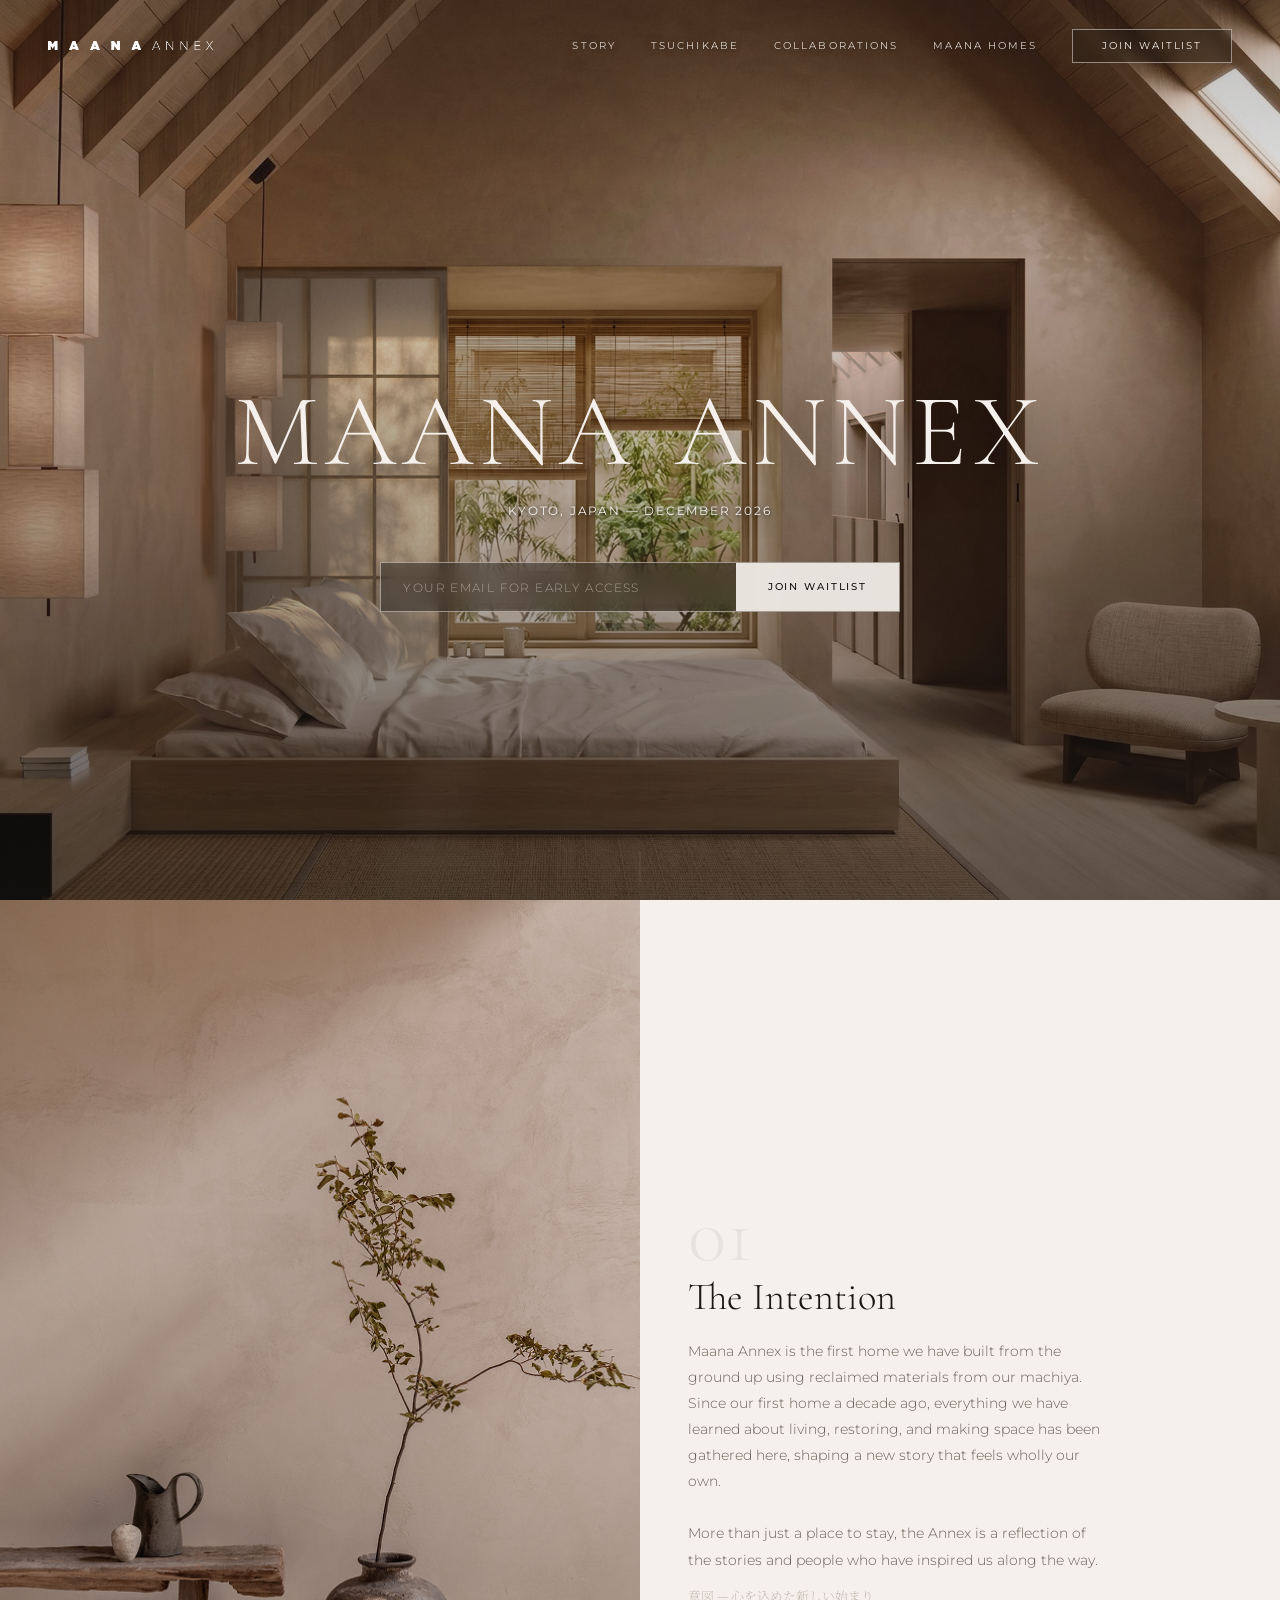
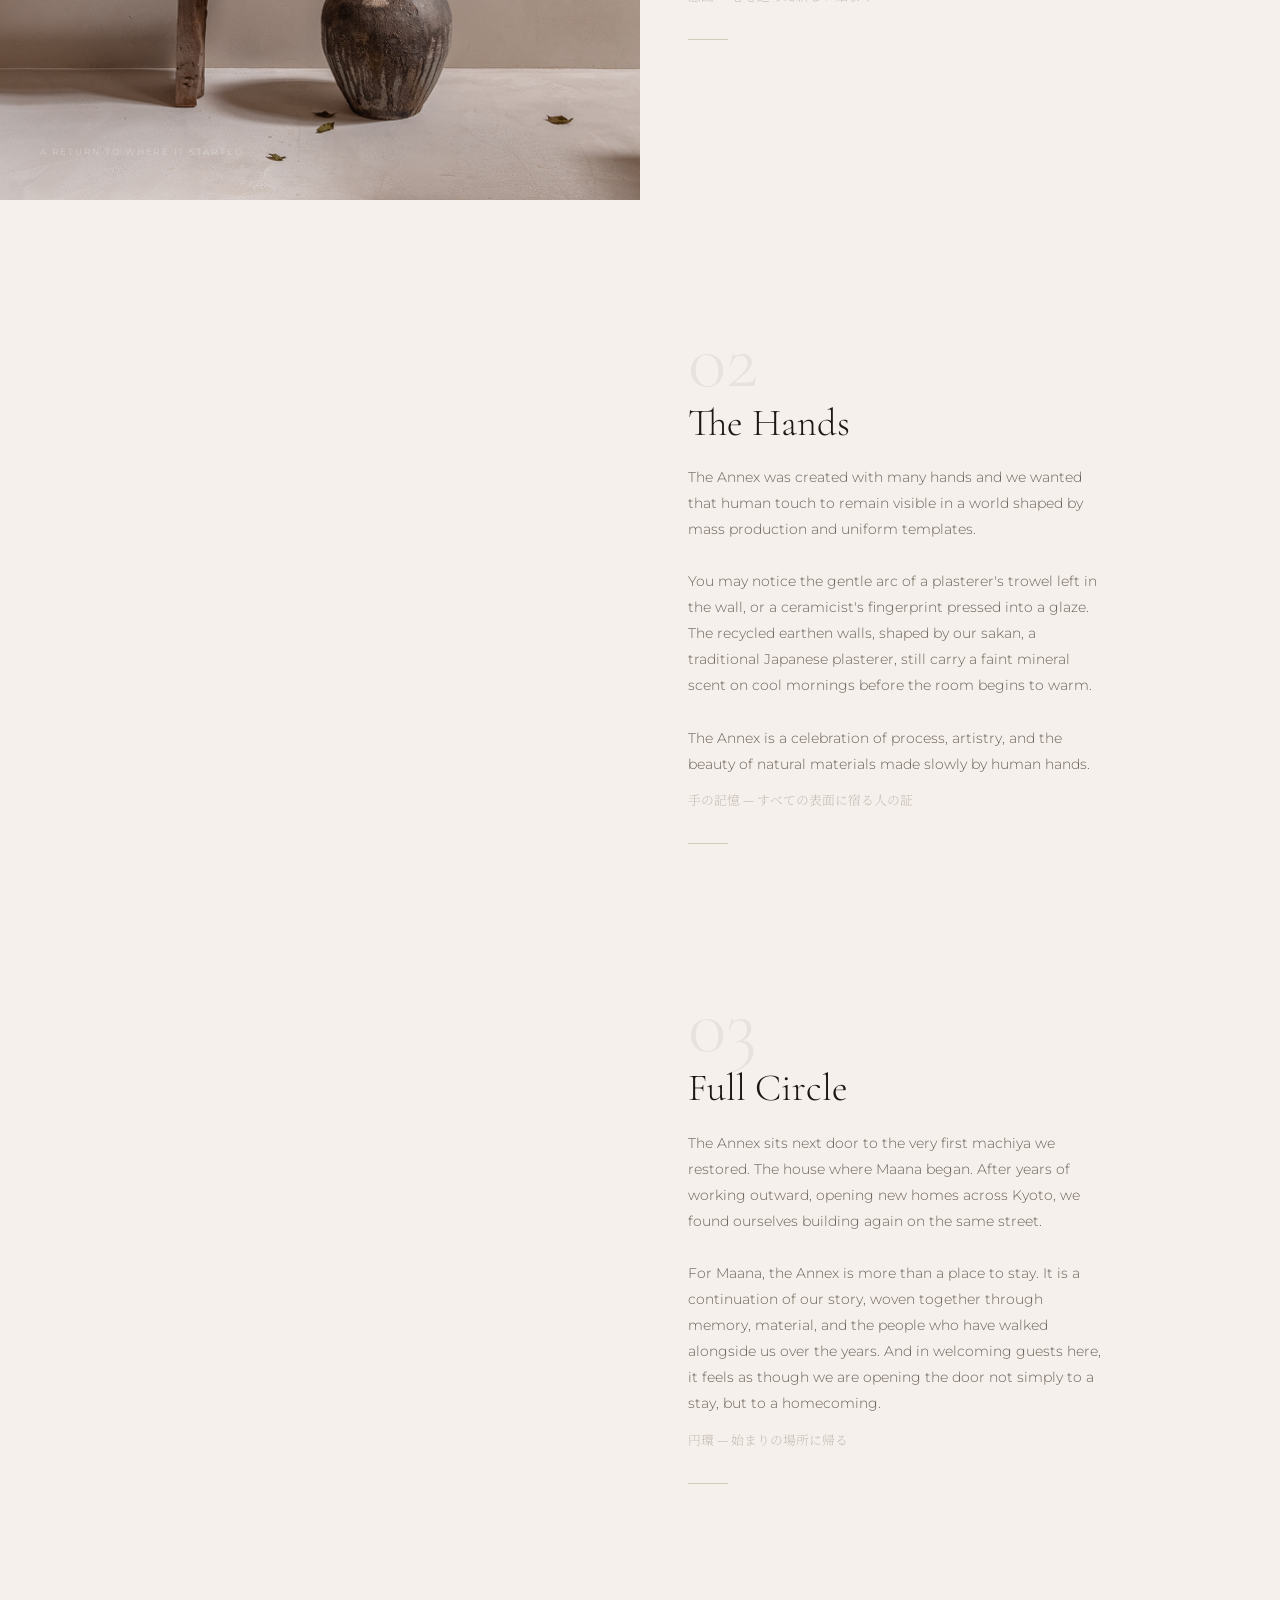
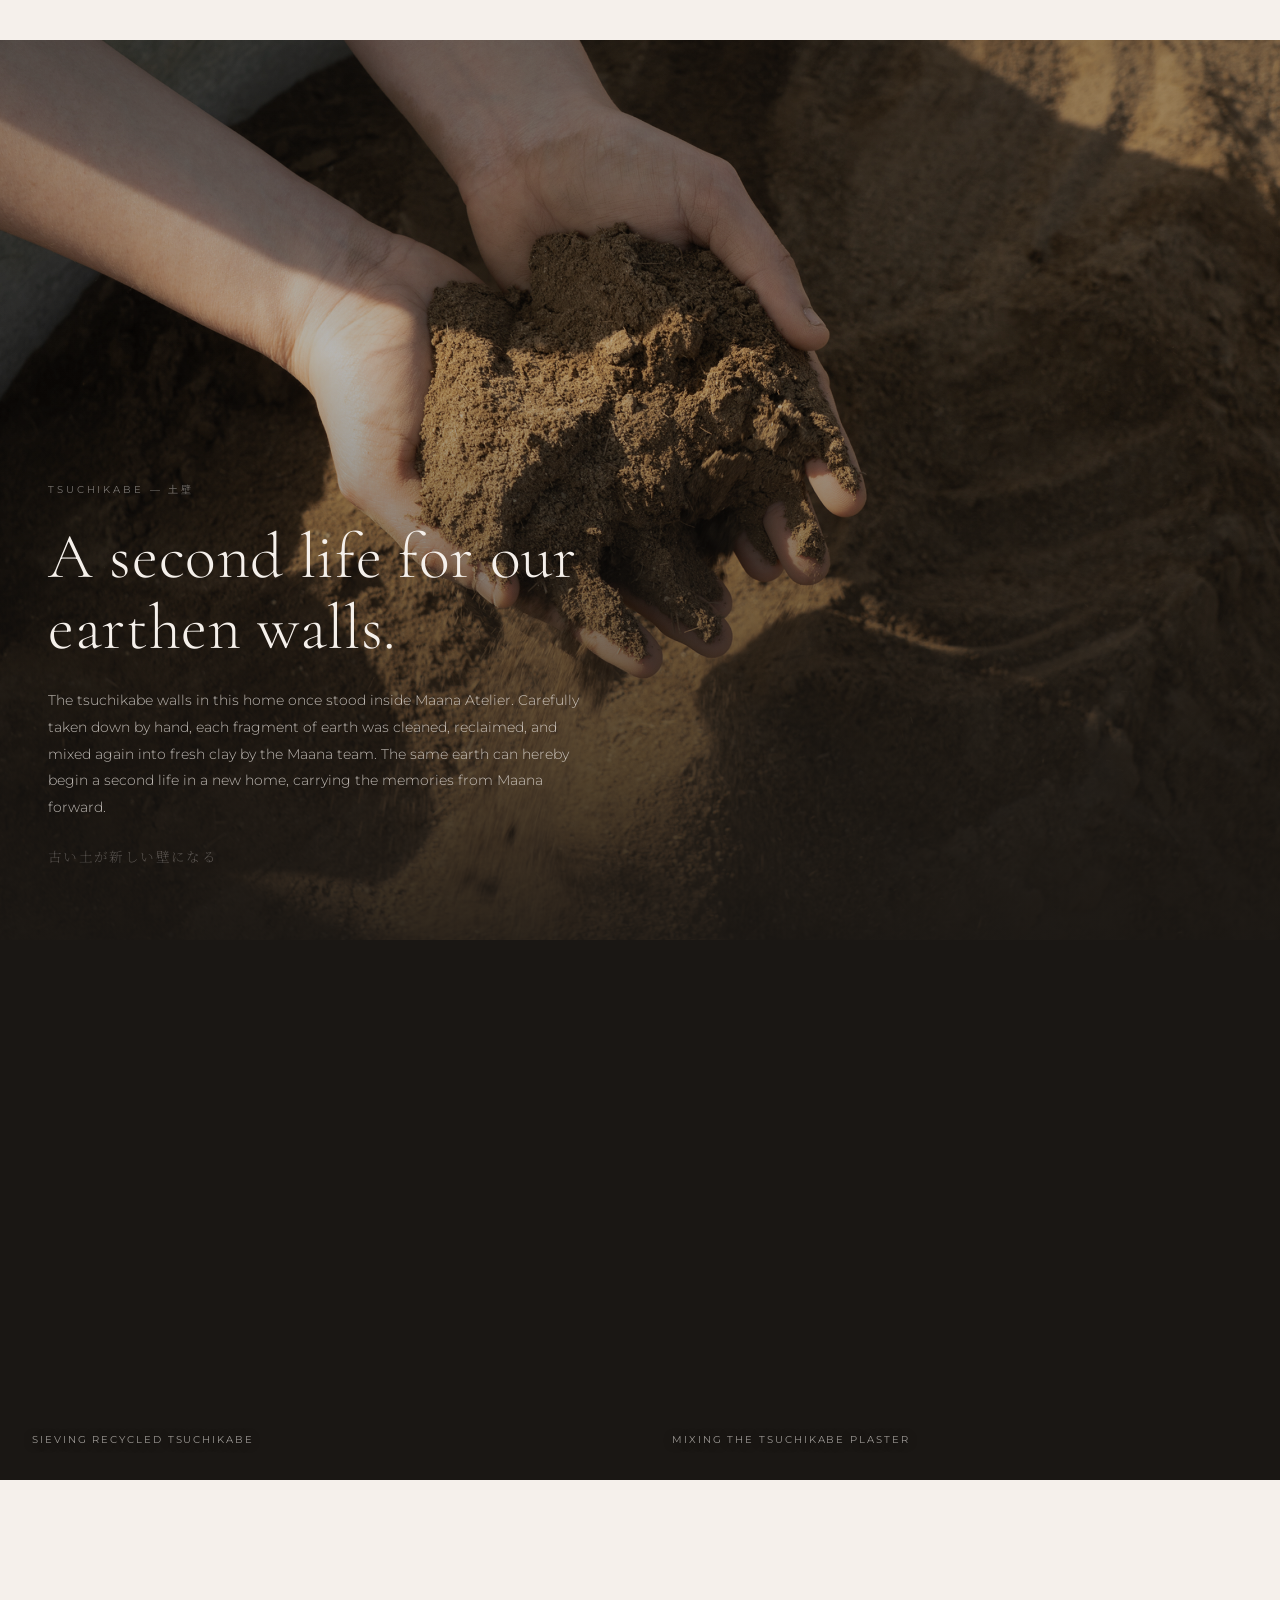
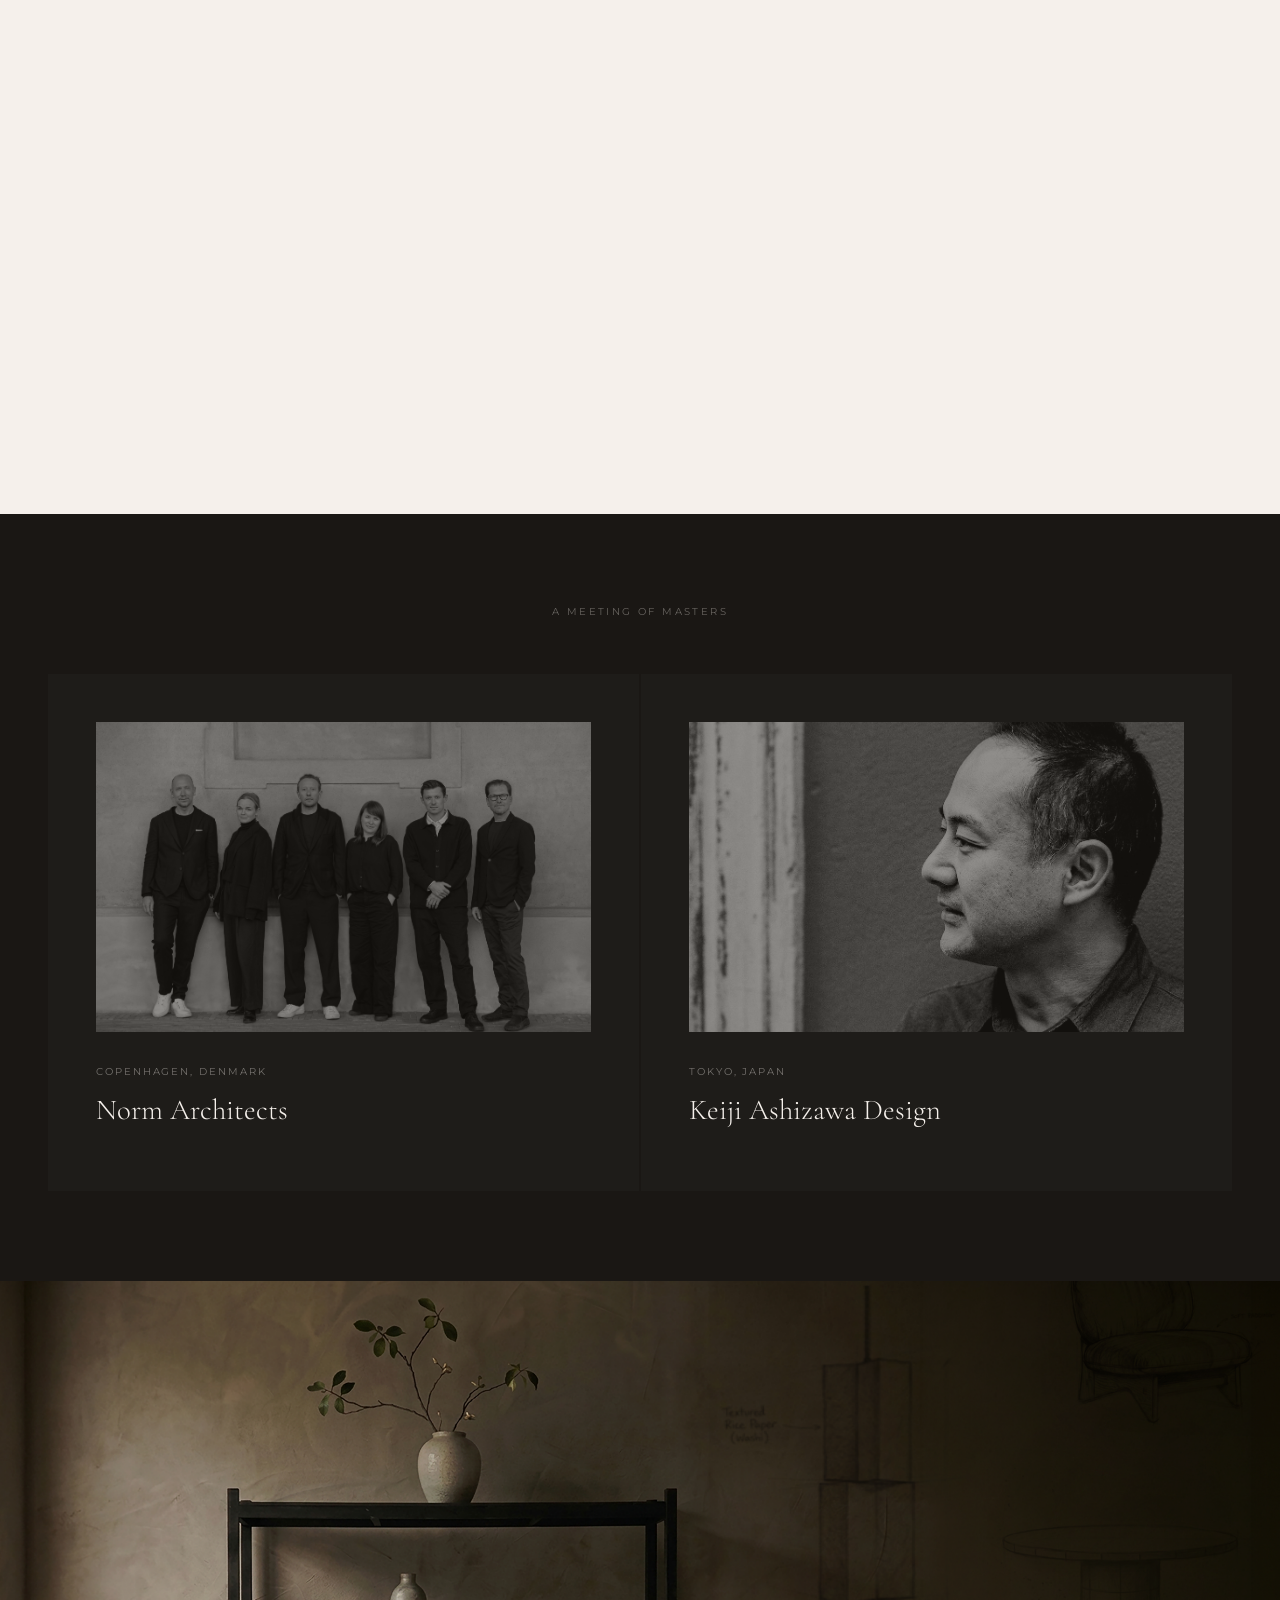
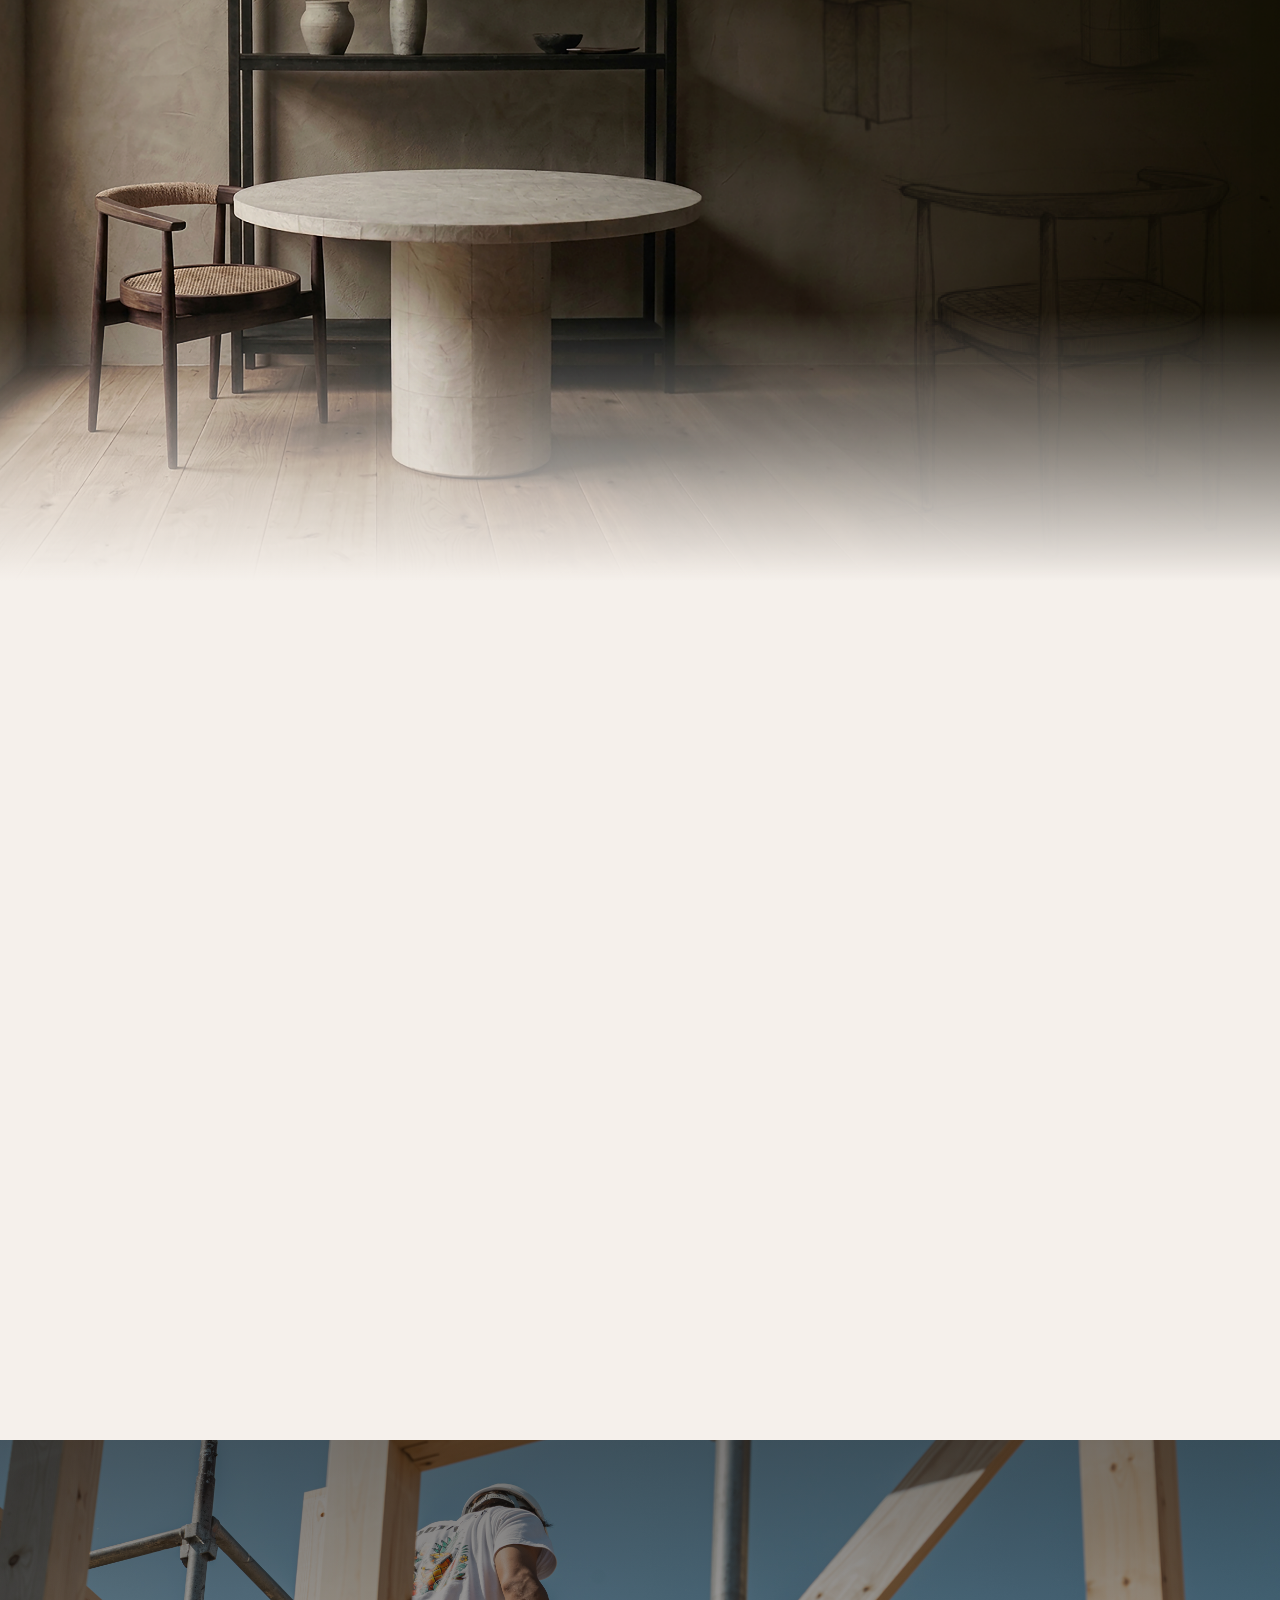
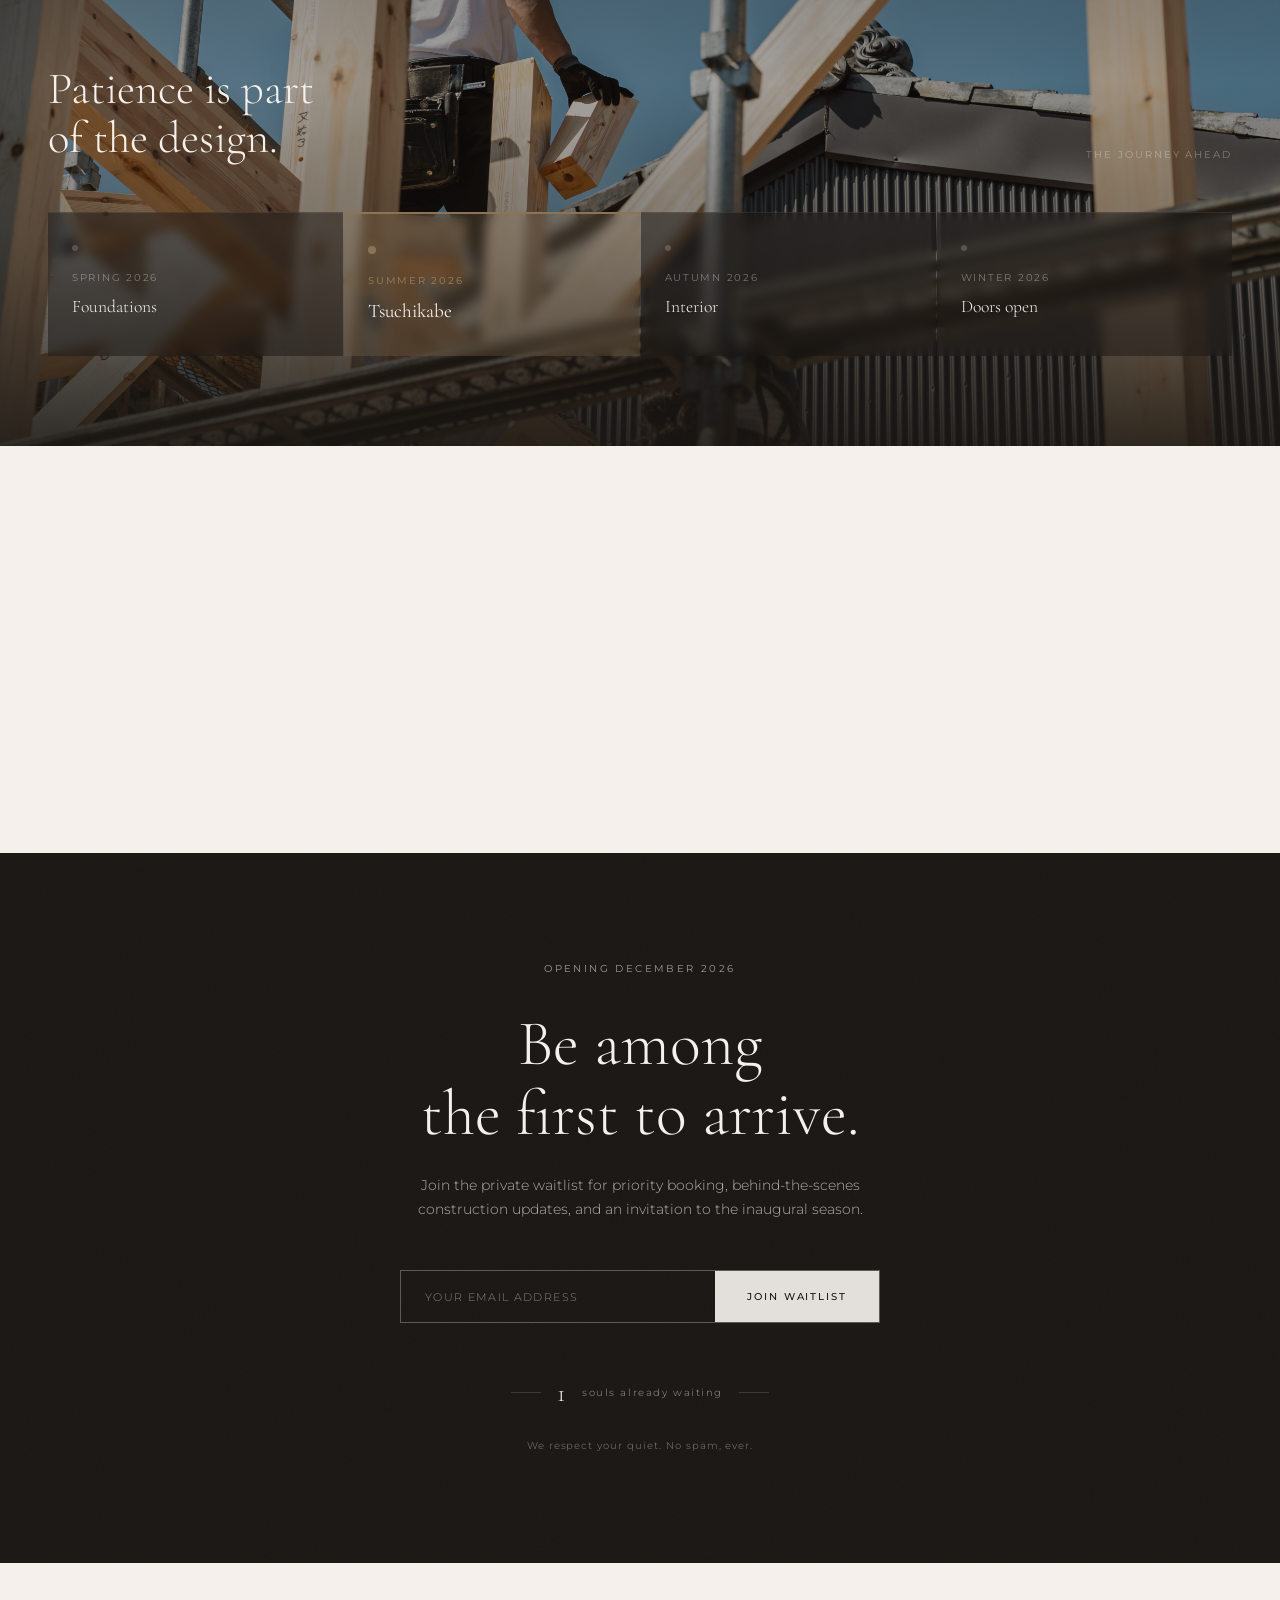
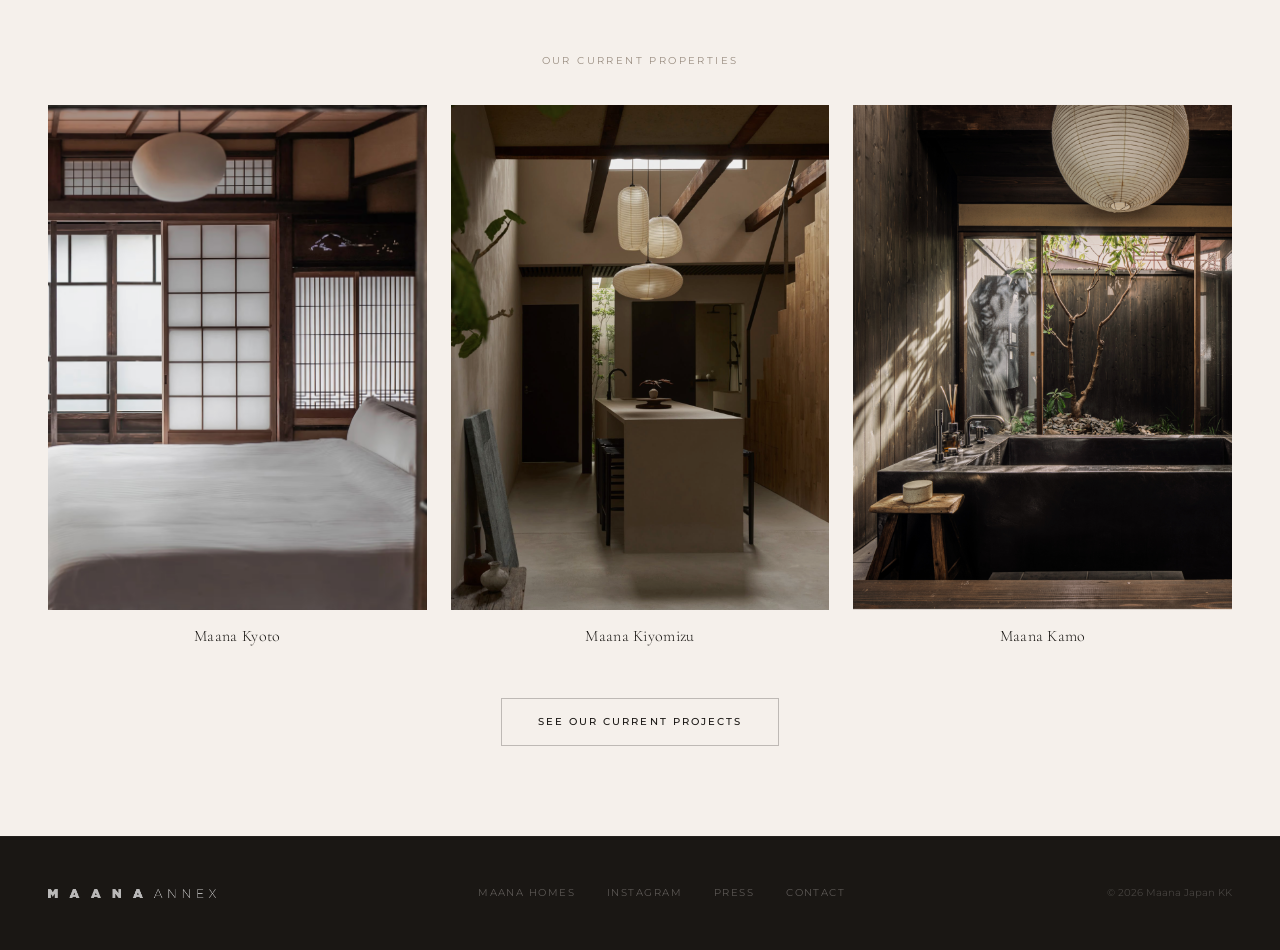
==== commit 75945fb1: "Move mobile hero" ====
--- a/index.html
+++ b/index.html
@@ -388,7 +388,7 @@
 
   /* Hero — centered layout on mobile */
   .hero{min-height:100vh}
-  .hero-bg{background-position:center center;background-size:cover;transform:scale(1.04);animation:heroZoomM 22s ease forwards}
+  .hero-bg{background-position:calc(50% + 200px) center;background-size:cover;transform:scale(1.04);animation:heroZoomM 22s ease forwards}
   @keyframes heroZoomM{to{transform:scale(1)}}
   .hero-overlay{background:linear-gradient(180deg,rgba(26,23,20,.35) 0%,rgba(26,23,20,.1) 30%,rgba(26,23,20,.3) 55%,rgba(26,23,20,.7) 100%)}
 
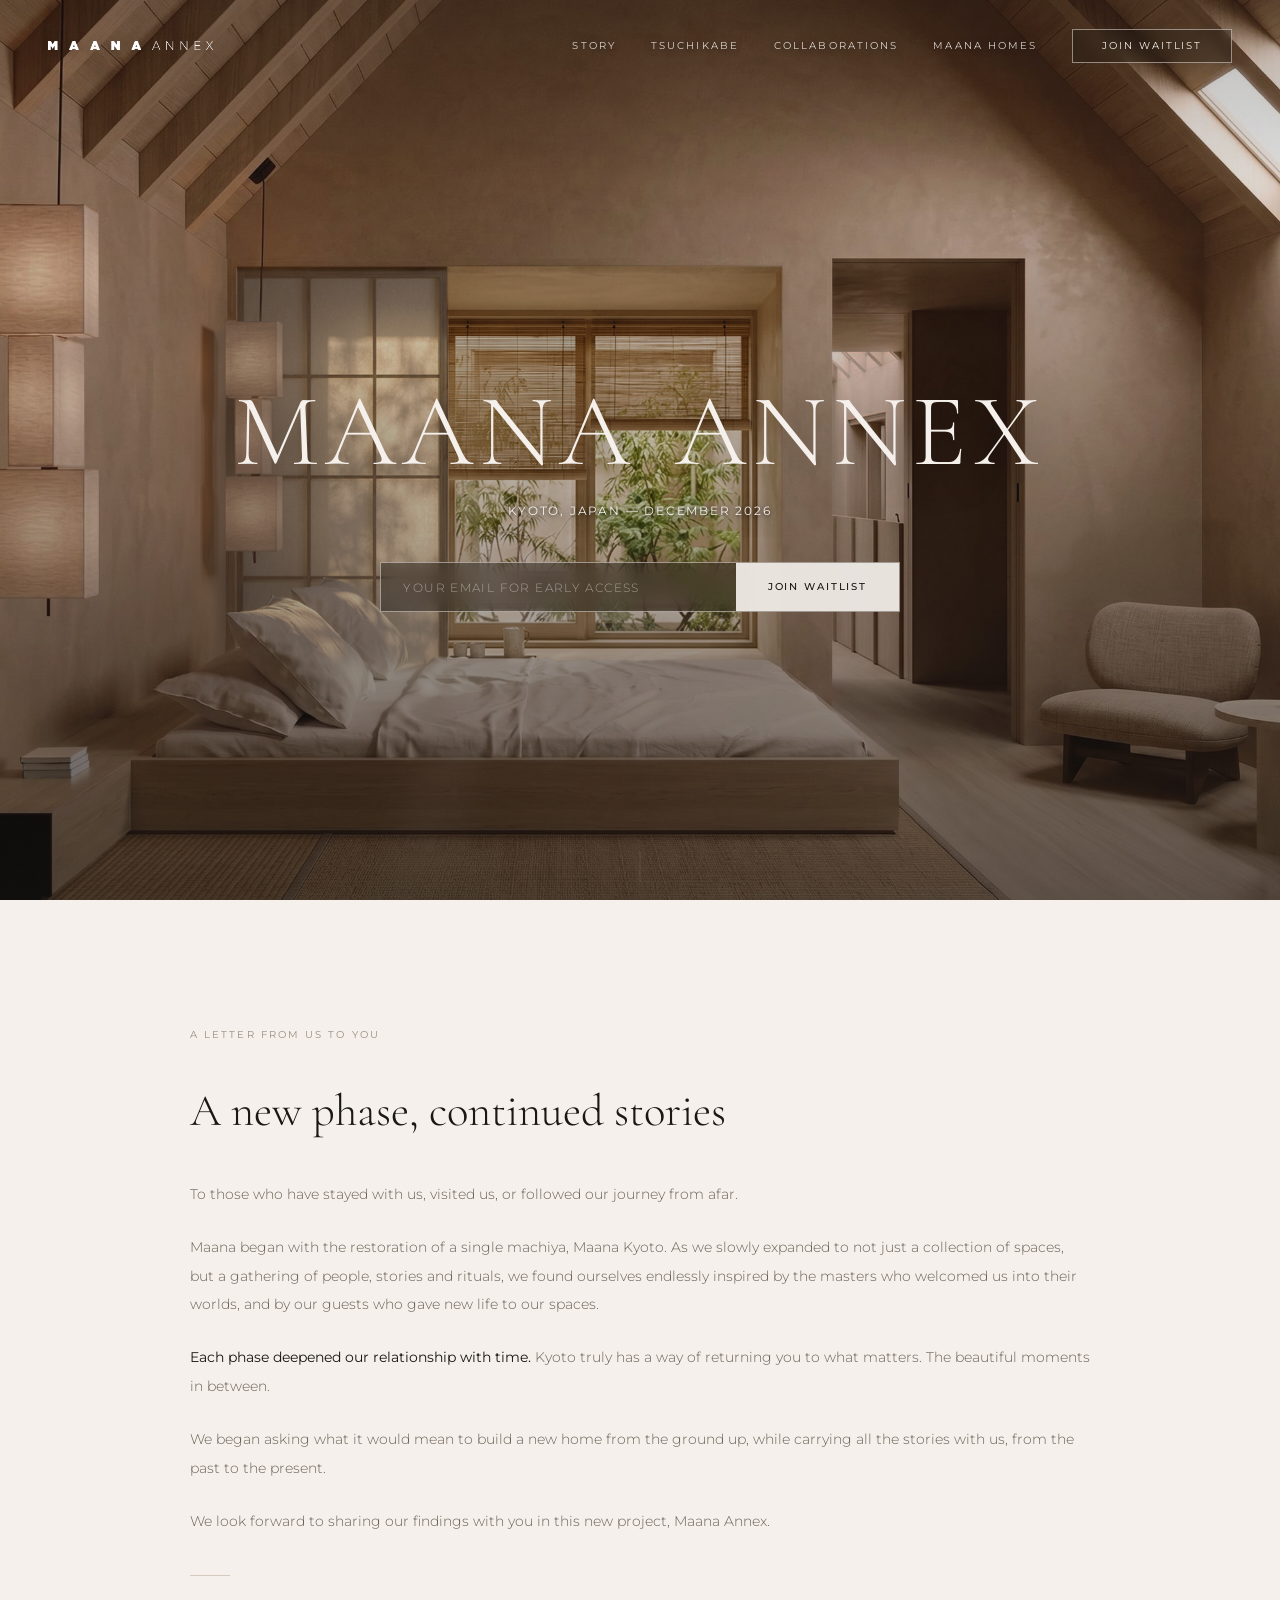
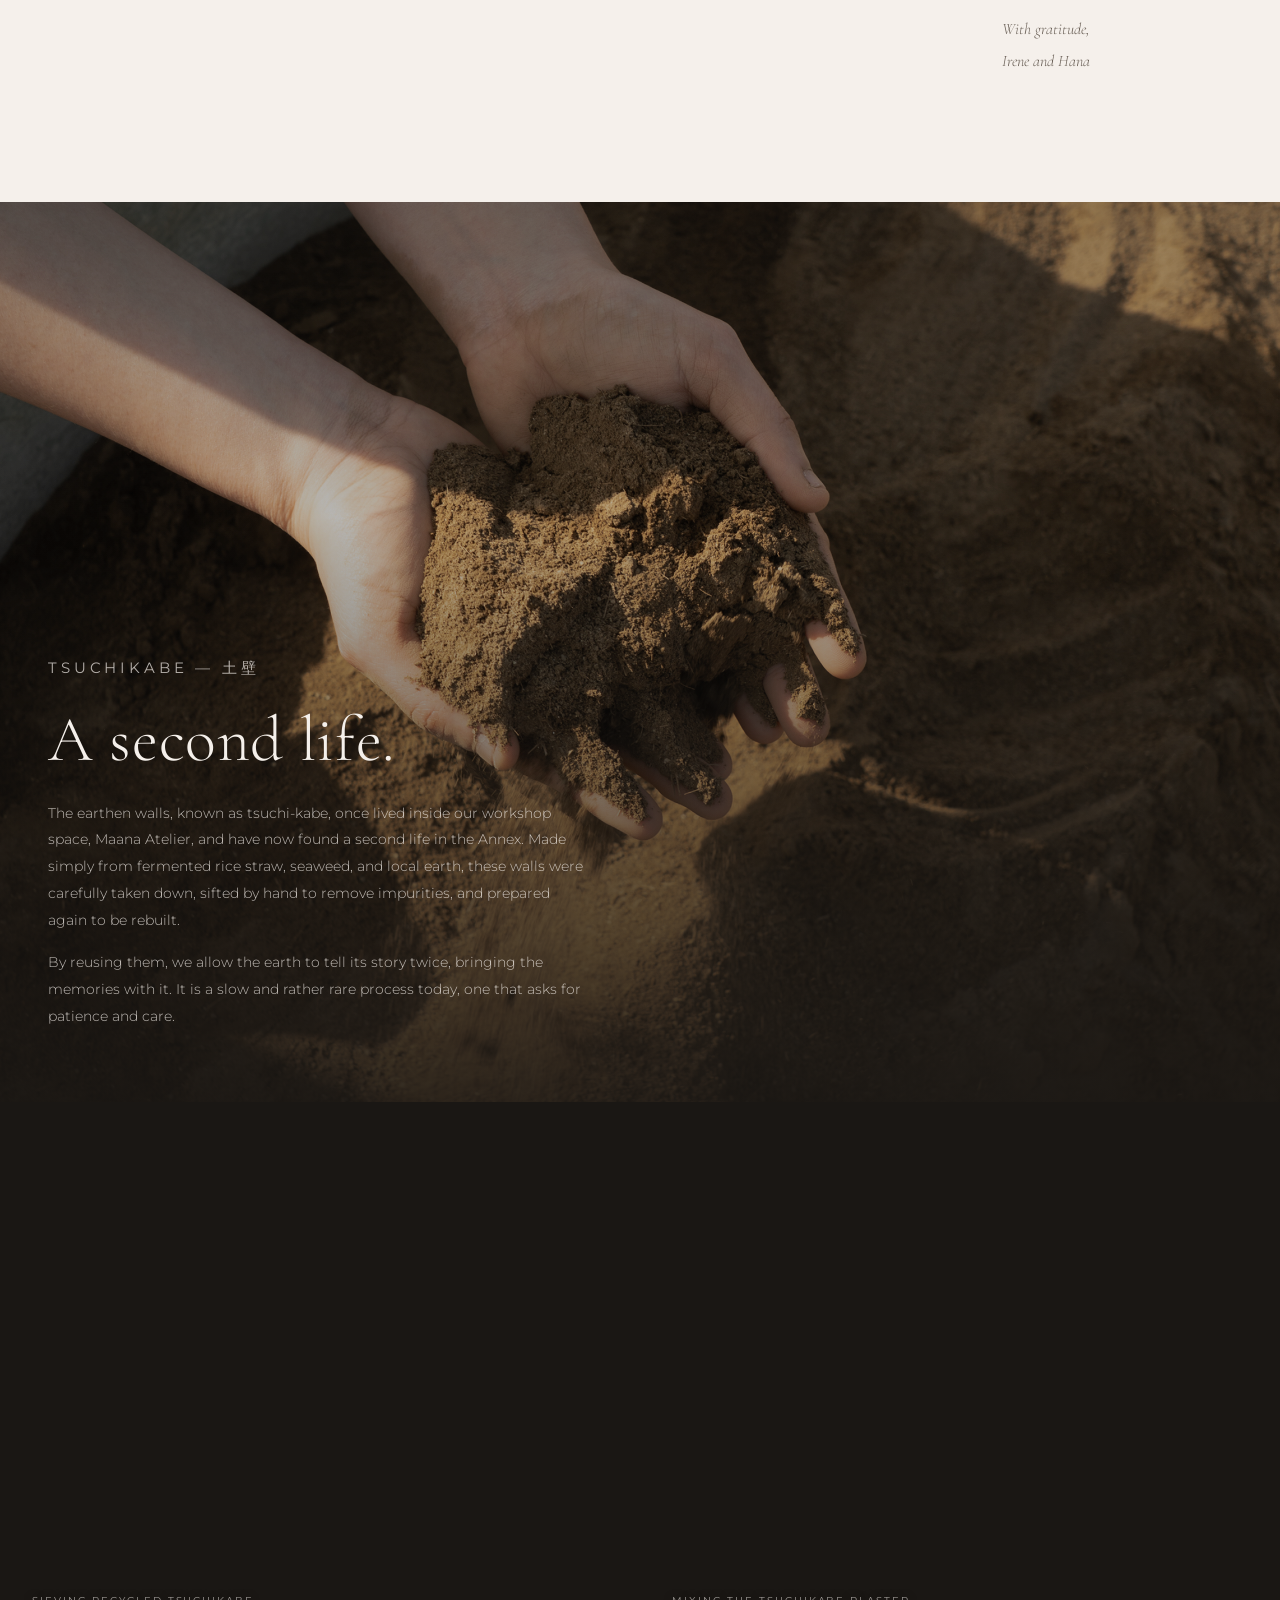
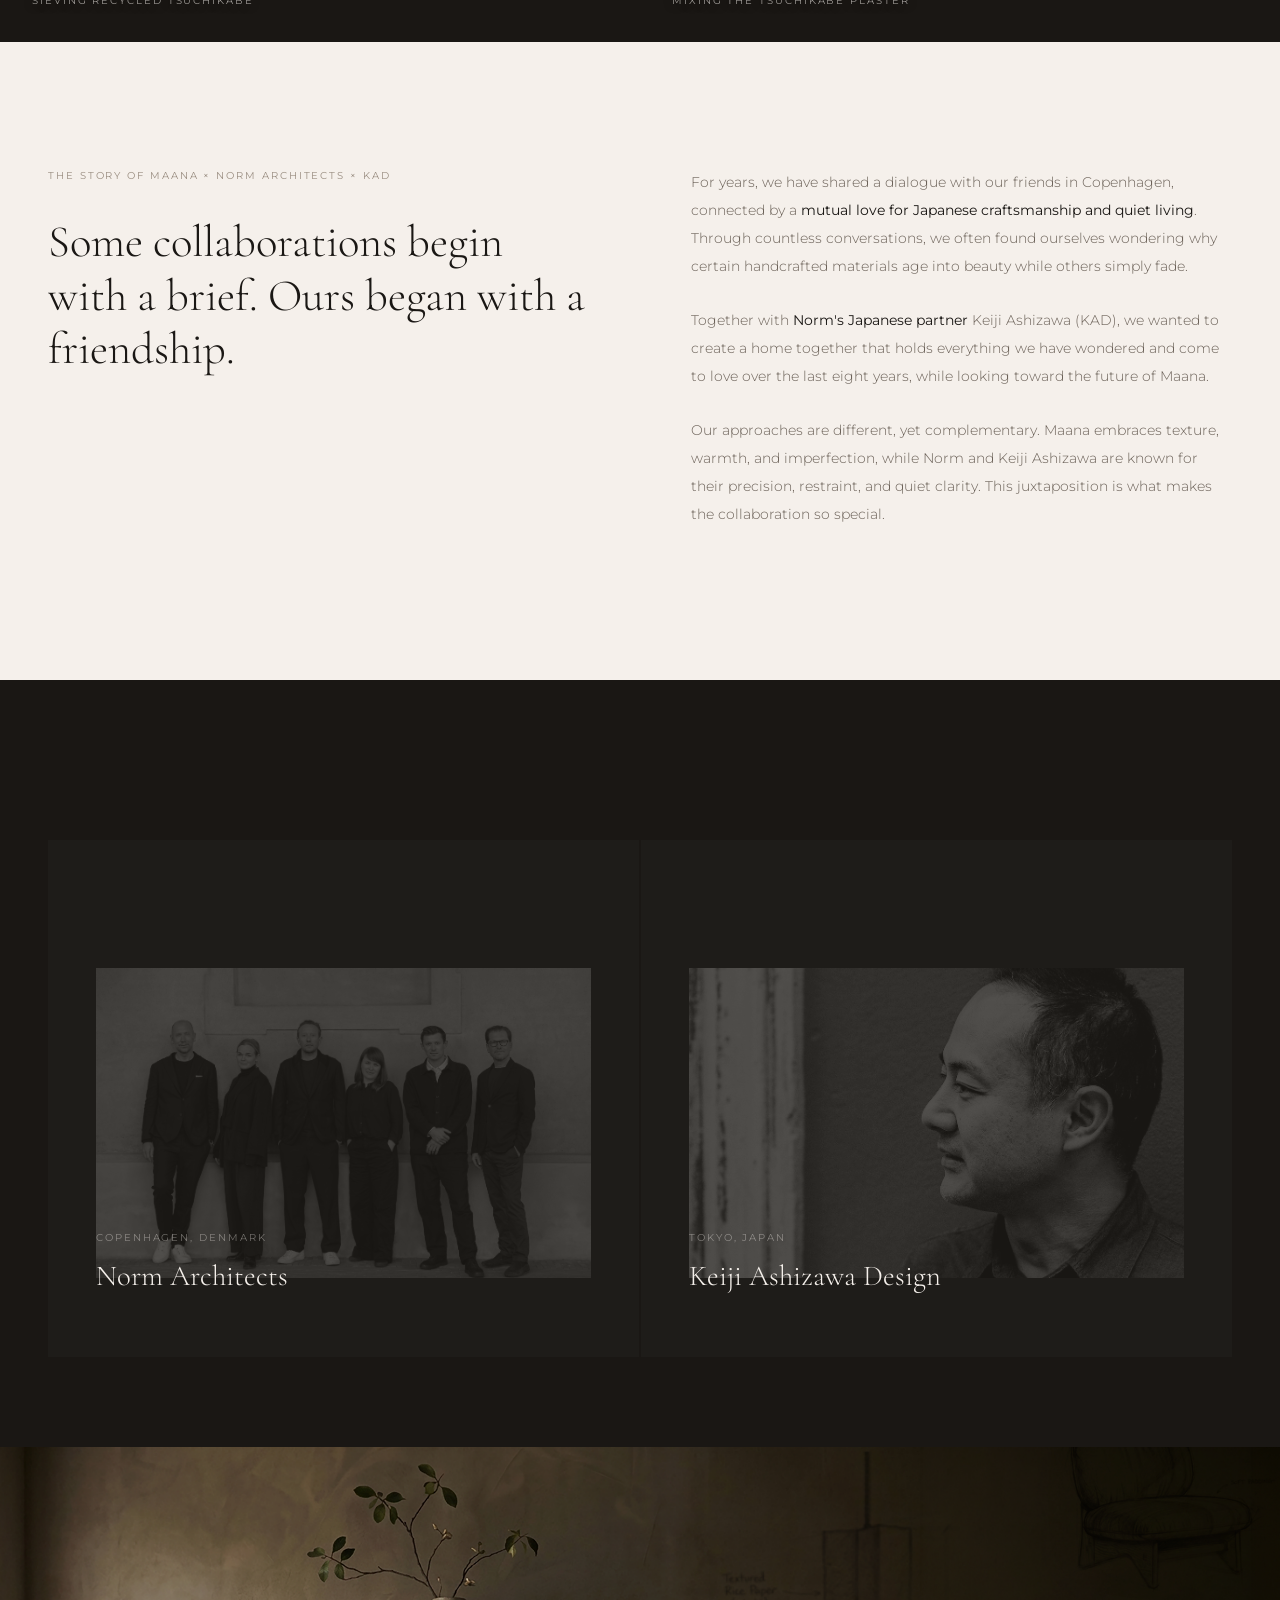
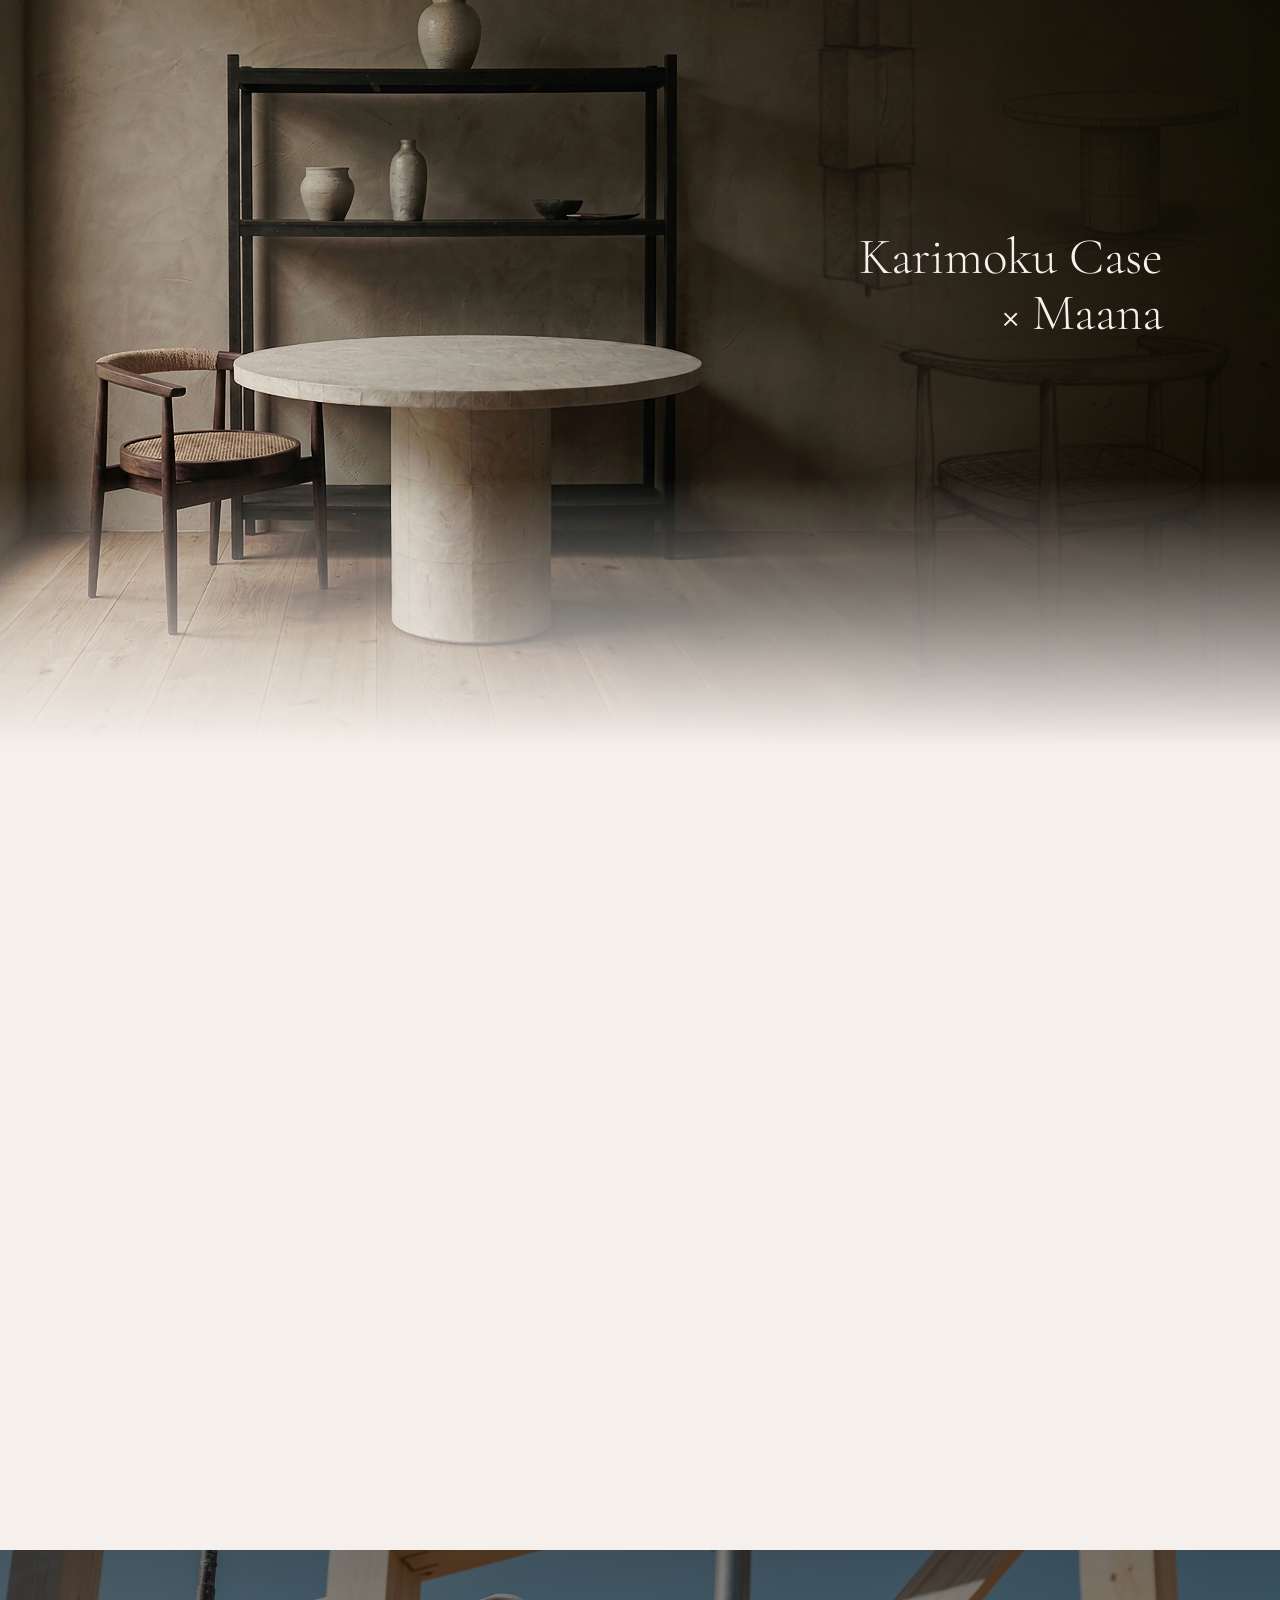
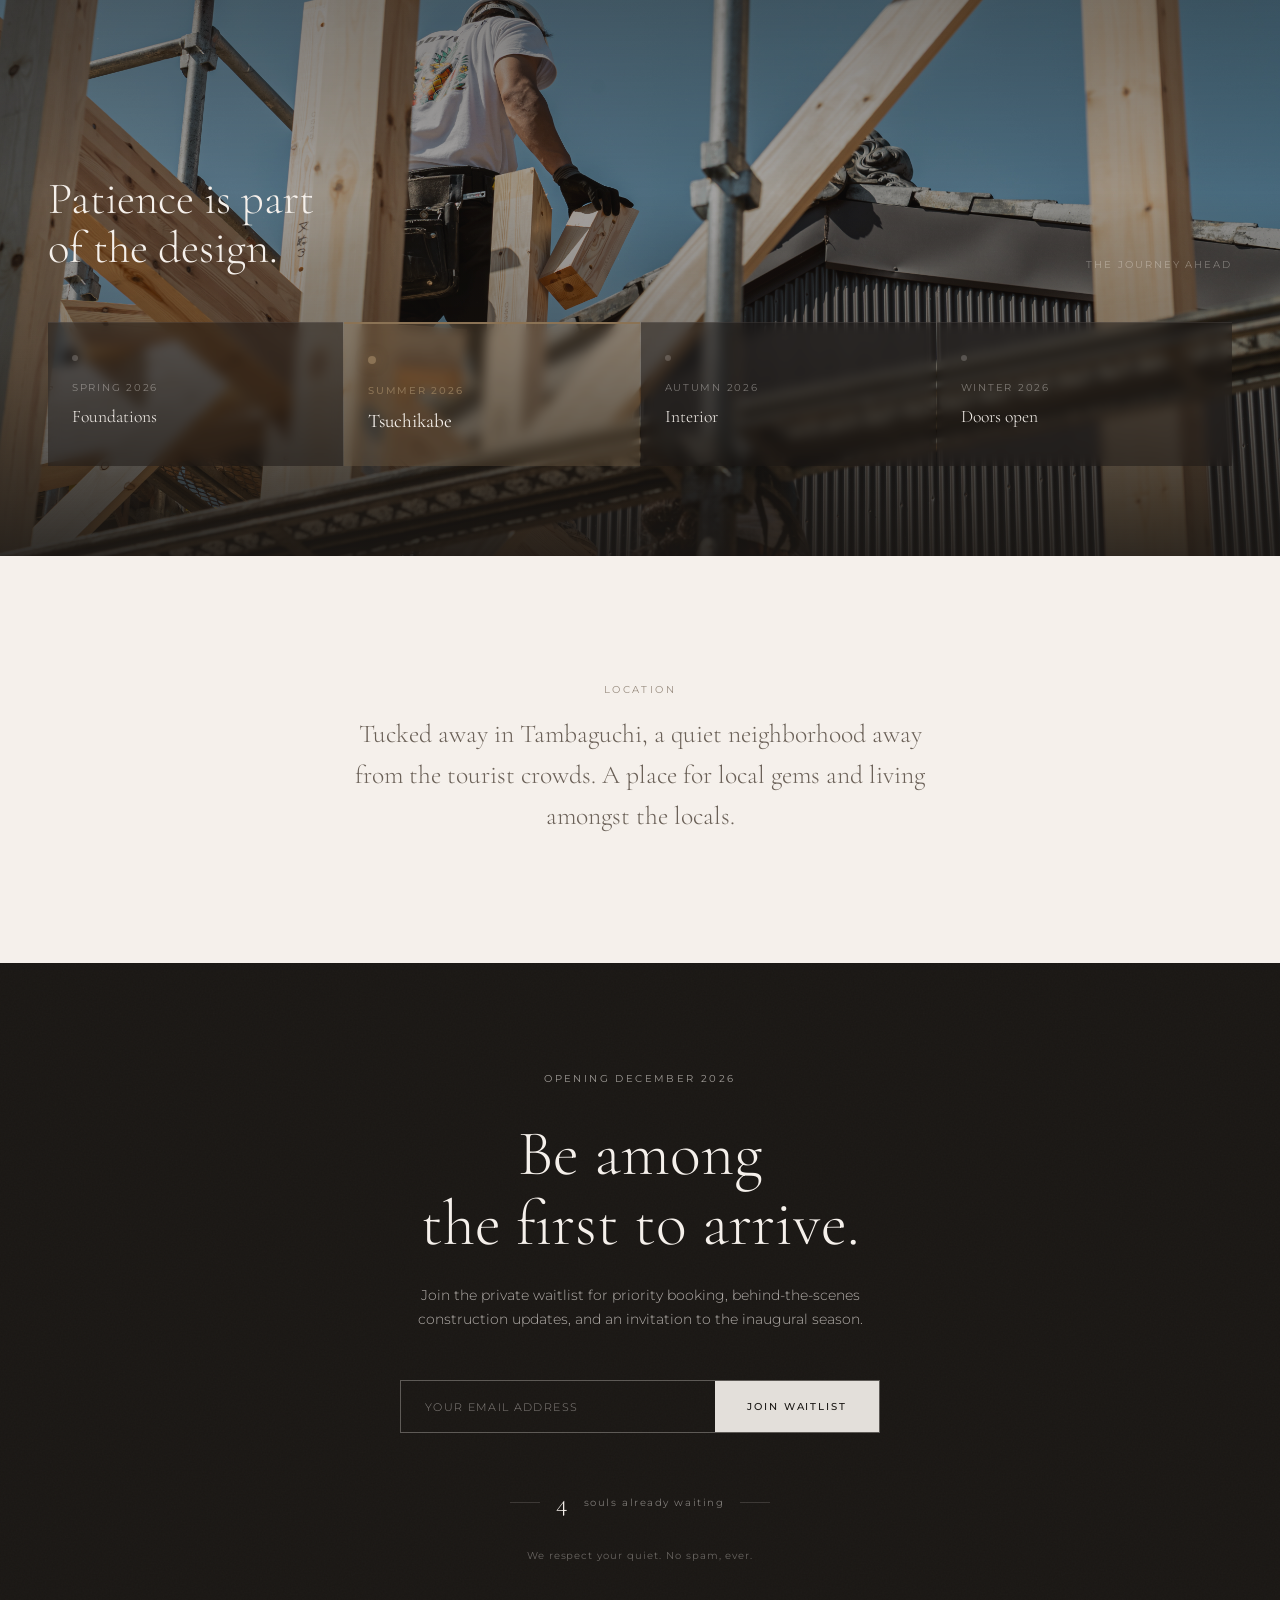
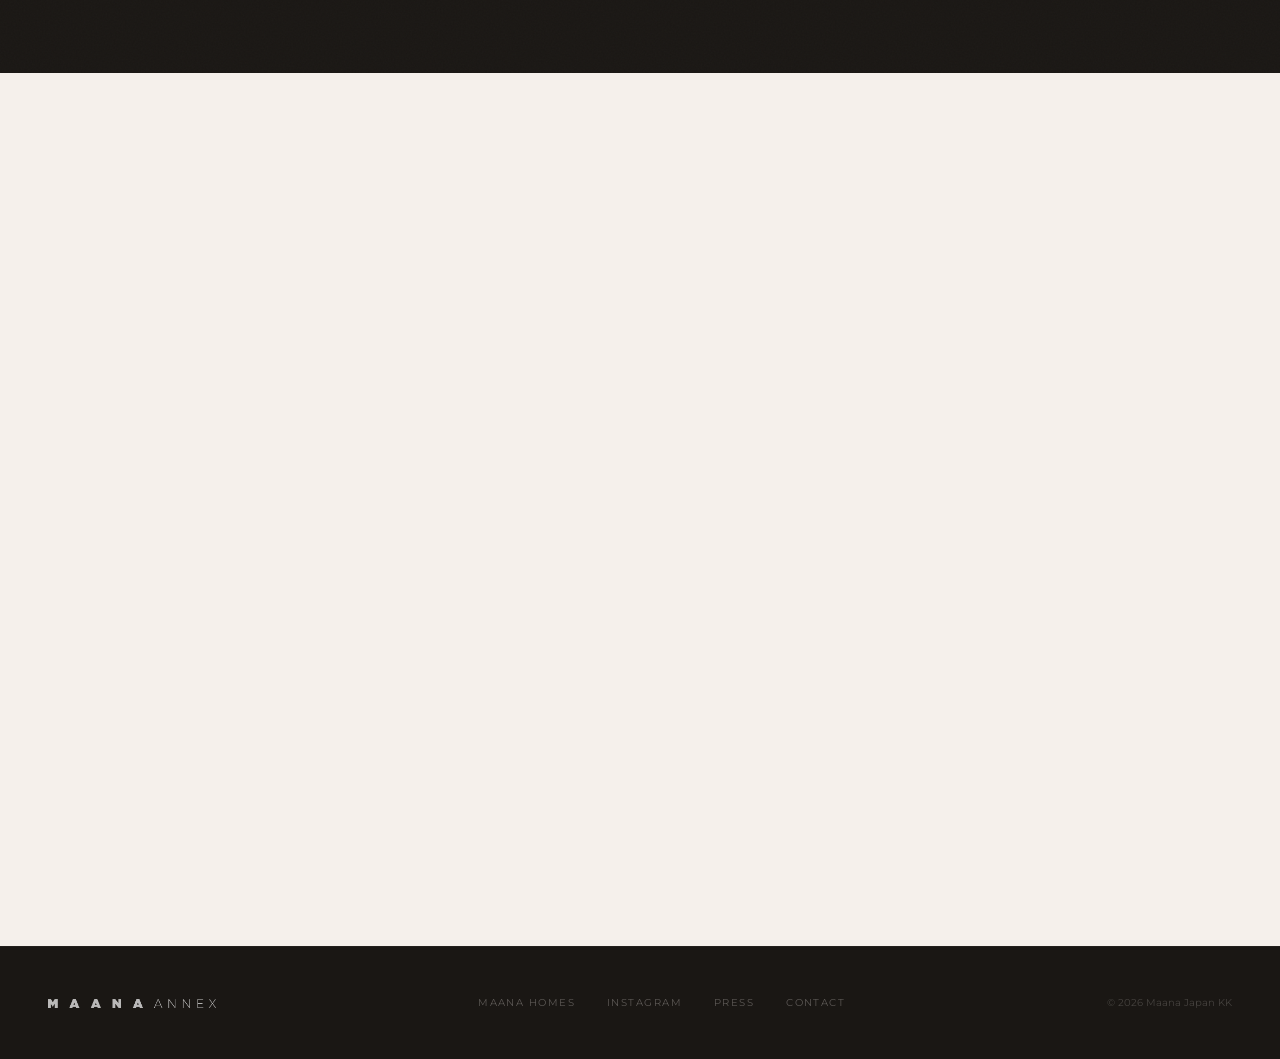
==== commit 48f863c5: "Redesign letter, tsuchikabe, collab story sections + update materials title - Letter: remove sticky " ====
--- a/index.html
+++ b/index.html
@@ -132,31 +132,17 @@
 .hero-scroll::after{content:'';position:absolute;top:-100%;left:0;width:100%;height:100%;background:rgba(245,240,235,.5);animation:scrollDown 2s ease infinite}
 @keyframes scrollDown{to{top:100%}}
 
-/* ═══ STORY — Mersi-style split with CSS sticky ═══ */
-.story{position:relative;background:var(--bg)}
-.story-layout{display:flex;position:relative}
-
-/* Image panel — CSS sticky: stays in place while story-steps scroll past */
-.story-images{position:sticky;top:0;width:50%;height:100vh;flex-shrink:0;align-self:flex-start;background:var(--bg-deep);overflow:hidden;z-index:10}
-.story-img{position:absolute;top:0;left:0;width:100%;height:100%;object-fit:cover;opacity:0;transition:opacity .9s var(--ease)}
-.story-img.active{opacity:1}
-
-.story-img-label{position:absolute;bottom:2.5rem;left:2.5rem;z-index:3;font-family:var(--sans);font-weight:400;font-size:.55rem;letter-spacing:.2em;text-transform:uppercase;color:rgba(245,240,235,.4);opacity:0;transition:opacity .6s;pointer-events:none}
-.story-img-label.active{opacity:1}
-
-.story-steps{width:50%;padding:15vh 4rem 15vh 3rem}
-.story-step{min-height:85vh;display:flex;align-items:center}
-.story-step:last-child{min-height:60vh}
-.story-step-inner{max-width:420px}
-.story-step-num{font-family:var(--serif);font-weight:300;font-size:5rem;line-height:1;color:rgba(26,23,20,.06);margin-bottom:.5rem}
-.story-step-title{font-family:var(--serif);font-weight:300;font-size:clamp(1.6rem,3vw,2.4rem);color:var(--text);margin-bottom:1.2rem;line-height:1.15}
-.story-step-body{font-family:var(--sans);font-weight:300;font-size:.88rem;line-height:1.85;color:var(--text-sec)}
-.story-step-detail{font-family:var(--sans);font-weight:300;font-size:.72rem;line-height:1.7;color:var(--text-muted);margin-top:1.2rem}
-.story-step-divider{width:40px;height:1px;background:var(--earth);opacity:.3;margin-top:2rem}
-.story-step-jp{font-family:var(--jp);font-weight:200;font-size:.8rem;color:var(--text-muted);margin-top:.8rem;opacity:.6}
-
-/* Mobile-only inline story images — hidden on desktop */
-.story-step-img{display:none}
+/* ═══ LETTER SECTION ═══ */
+.letter{position:relative;background:var(--bg);padding:clamp(6rem,14vh,12rem) 3rem}
+.letter-inner{max-width:900px;margin:0 auto}
+.letter-salutation{font-family:var(--sans);font-weight:400;font-size:.65rem;letter-spacing:.2em;text-transform:uppercase;color:var(--text-muted);margin-bottom:2.5rem}
+.letter-phase{font-family:var(--serif);font-weight:300;font-size:clamp(1.8rem,3.5vw,2.8rem);line-height:1.25;color:var(--text);margin-bottom:2.5rem}
+.letter-body{font-family:var(--sans);font-weight:300;font-size:.88rem;line-height:2;color:var(--text-sec)}
+.letter-body p{margin-bottom:1.6rem}
+.letter-body strong{font-weight:400;color:var(--text)}
+.letter-divider{width:40px;height:1px;background:var(--earth);opacity:.3;margin:2.5rem 0}
+.letter-sign{font-family:var(--serif);font-style:italic;font-weight:300;font-size:1rem;color:var(--text-sec);text-align:right}
+.letter-sign span{display:block;margin-top:.3rem}
 
 /* ═══ TSUCHIKABE — the star section ═══ */
 .tsuchikabe{position:relative;min-height:100vh;display:flex;align-items:flex-end;overflow:hidden;background:var(--bg-deep)}
@@ -164,11 +150,10 @@
 .tsuchikabe-img img{width:100%;height:100%;object-fit:cover;filter:brightness(.75) saturate(.9)}
 .tsuchikabe-gradient{position:absolute;inset:0;z-index:1;background:linear-gradient(0deg,rgba(26,23,20,.85) 0%,rgba(26,23,20,.4) 35%,rgba(26,23,20,.05) 65%,rgba(26,23,20,.2) 100%)}
 .tsuchikabe-content{position:relative;z-index:2;max-width:720px;padding:0 3rem clamp(4rem,8vh,7rem);color:var(--text-light)}
-.tsuchikabe-overline{font-family:var(--sans);font-weight:400;font-size:.6rem;letter-spacing:.3em;text-transform:uppercase;color:rgba(245,240,235,.45);margin-bottom:1.5rem}
+.tsuchikabe-overline{font-family:var(--sans);font-weight:400;font-size:clamp(.75rem,1.2vw,1rem);letter-spacing:.25em;text-transform:uppercase;color:rgba(245,240,235,.7);margin-bottom:1.5rem}
 .tsuchikabe-title{font-family:var(--serif);font-weight:300;font-size:clamp(2.4rem,5vw,4rem);line-height:1.1;color:var(--text-light);margin-bottom:1.5rem;letter-spacing:.01em}
 .tsuchikabe-body{font-family:var(--sans);font-weight:300;font-size:.88rem;line-height:1.9;color:rgba(245,240,235,.75);max-width:540px}
 .tsuchikabe-body + .tsuchikabe-body{margin-top:1rem}
-.tsuchikabe-jp{font-family:var(--jp);font-weight:200;font-size:.85rem;color:rgba(245,240,235,.3);margin-top:1.5rem;letter-spacing:.1em}
 
 /* ═══ VIDEO INTERLUDE — tsuchikabe process ═══ */
 .video-interlude{display:grid;grid-template-columns:1fr 1fr;min-height:60vh;background:var(--bg-deep)}
@@ -189,18 +174,14 @@
 .design-image-bg{width:100%;aspect-ratio:4/3;background-size:contain;background-position:center;background-repeat:no-repeat;background-color:var(--bg)}
 .design-image-caption{display:block;font-family:var(--sans);font-size:.6rem;letter-spacing:.15em;text-transform:uppercase;color:var(--text-muted);margin-top:.8rem}
 
-/* ═══ VISION QUOTE — with lattice video ═══ */
-.vision-wrap{position:relative;overflow:hidden;background:var(--bg-deep)}
-.vision-wrap video{position:absolute;top:50%;left:50%;min-width:100%;min-height:100%;transform:translate(-50%,-50%);object-fit:cover;opacity:.12;pointer-events:none;filter:brightness(.5)}
-.vision-inner{position:relative;z-index:2;padding:clamp(7rem,16vh,14rem) 3rem;text-align:center;max-width:850px;margin:0 auto}
-.vision-text{font-family:var(--serif);font-style:italic;font-weight:300;font-size:clamp(1.5rem,3vw,2.4rem);line-height:1.55;color:var(--text-light);margin-bottom:2rem}
-.vision-cite{font-family:var(--sans);font-weight:400;font-size:.6rem;letter-spacing:.22em;text-transform:uppercase;color:rgba(245,240,235,.45)}
-
-/* Light background variant */
-.vision-light{background:var(--bg)}
-.vision-light video{display:none}
-.vision-light .vision-text{color:var(--text);font-style:italic}
-.vision-light .vision-cite{color:var(--text-muted)}
+/* ═══ COLLABORATION STORY ═══ */
+.collab-story{position:relative;background:var(--bg);padding:clamp(6rem,14vh,12rem) 3rem}
+.collab-story-inner{max-width:1200px;margin:0 auto;display:grid;grid-template-columns:1fr 1fr;gap:clamp(4rem,8vw,8rem);align-items:start}
+.collab-story-overline{font-family:var(--sans);font-weight:400;font-size:.6rem;letter-spacing:.2em;text-transform:uppercase;color:var(--text-muted);margin-bottom:2rem}
+.collab-story-headline{font-family:var(--serif);font-weight:300;font-size:clamp(2rem,3.5vw,3rem);line-height:1.2;color:var(--text)}
+.collab-story-body{font-family:var(--sans);font-weight:300;font-size:.88rem;line-height:2;color:var(--text-sec)}
+.collab-story-body p{margin-bottom:1.6rem}
+.collab-story-body strong{font-weight:400;color:var(--text)}
 
 /* ═══ ARCHITECTS ═══ */
 .architects{background:var(--bg-deep);padding:clamp(5rem,10vh,10rem) 3rem}
@@ -399,14 +380,11 @@
   .hero-title-line{flex-direction:column;gap:.1rem;align-items:center}
   .hero-title-word{font-size:clamp(4rem,16vw,7rem);line-height:.9}
 
-  .story-layout{flex-direction:column}
-  .story-images{display:none}
-  .story-steps{width:100%;padding:1rem 0}
-
-  /* Text above, image below */
-  .story-step{min-height:auto;padding:0;flex-direction:column}
-  .story-step-inner{padding:2.5rem 2rem 1.5rem}
-  .story-step-img{display:block;width:100%;height:auto;object-fit:contain;filter:brightness(.85) saturate(.95)}
+  .letter{padding:clamp(4rem,8vh,6rem) 1.5rem}
+  .letter-phase{font-size:clamp(1.5rem,6vw,2rem)}
+  .collab-story{padding:clamp(4rem,8vh,6rem) 1.5rem}
+  .collab-story-inner{grid-template-columns:1fr;gap:2.5rem}
+  .collab-story-headline{font-size:clamp(1.6rem,6vw,2.2rem)}
   .tsuchikabe{min-height:85vh}
   .tsuchikabe-content{padding:0 1.5rem clamp(3rem,6vh,5rem)}
   .tsuchikabe-title{font-size:clamp(2rem,8vw,3rem)}
@@ -462,8 +440,6 @@
   .hero-waitlist-btn{padding:.8rem}
   .nav{padding:1.2rem 1.25rem}
   .nav-mobile-cta{font-size:.75rem;padding:.75rem 1.6rem;letter-spacing:.12em}
-  .story-steps{padding:.5rem 0}
-  .story-step-inner{padding:2rem 1.5rem 1.2rem}
   .design{padding:3rem 1.5rem}
   .materials-header{padding:0 1.5rem}
   .materials-track{padding:0 1.5rem;gap:1rem .75rem}
@@ -562,50 +538,22 @@
   </div>
 </section>
 
-<!-- ═══ STORY — Mersi-style split with CSS sticky ═══ -->
-<section class="story" id="story">
-  <div class="story-layout">
-    <!-- Image panel: CSS sticky — stays fixed while story-steps scroll -->
-    <div class="story-images" id="storyImages">
-      <img class="story-img active" id="storyImg0" src="images/story-grain.png" alt="Ceramic vase and branch on wooden bench against earthen plaster wall">
-      <img class="story-img" id="storyImg1" src="images/story-light.png" alt="Woven lantern catching afternoon light through shoji">
-      <img class="story-img" id="storyImg2" src="images/story-interval.png" alt="Reclaimed wood frame on textured wall above dining table">
-      <span class="story-img-label active" id="storyLabel0">Where it all begins</span>
-      <span class="story-img-label" id="storyLabel1">The memory of making</span>
-      <span class="story-img-label" id="storyLabel2">A return to where it started</span>
-    </div>
-
-    <div class="story-steps" id="storySteps">
-      <div class="story-step" data-step="0">
-        <div class="story-step-inner reveal">
-          <span class="story-step-num">01</span>
-          <h3 class="story-step-title">The Intention</h3>
-          <p class="story-step-body">Maana Annex is the first home we have built from the ground up using reclaimed materials from our machiya. Since our first home a decade ago, everything we have learned about living, restoring, and making space has been gathered here, shaping a new story that feels wholly our own.<br><br>More than just a place to stay, the Annex is a reflection of the stories and people who have inspired us along the way.</p>
-          <p class="story-step-jp">意図 — 心を込めた新しい始まり</p>
-          <div class="story-step-divider"></div>
-        </div>
-        <img class="story-step-img" src="images/story-grain.png" alt="Ceramic vase and branch on wooden bench against earthen plaster wall" loading="lazy">
-      </div>
-      <div class="story-step" data-step="1">
-        <div class="story-step-inner reveal">
-          <span class="story-step-num">02</span>
-          <h3 class="story-step-title">The Hands</h3>
-          <p class="story-step-body">The Annex was created with many hands and we wanted that human touch to remain visible in a world shaped by mass production and uniform templates.<br><br>You may notice the gentle arc of a plasterer's trowel left in the wall, or a ceramicist's fingerprint pressed into a glaze. The recycled earthen walls, shaped by our sakan, a traditional Japanese plasterer, still carry a faint mineral scent on cool mornings before the room begins to warm.<br><br>The Annex is a celebration of process, artistry, and the beauty of natural materials made slowly by human hands.</p>
-          <p class="story-step-jp">手の記憶 — すべての表面に宿る人の証</p>
-          <div class="story-step-divider"></div>
-        </div>
-        <img class="story-step-img" src="images/story-light.png" alt="Woven lantern catching afternoon light through shoji" loading="lazy">
-      </div>
-      <div class="story-step" data-step="2">
-        <div class="story-step-inner reveal">
-          <span class="story-step-num">03</span>
-          <h3 class="story-step-title">Full Circle</h3>
-          <p class="story-step-body">The Annex sits next door to the very first machiya we restored. The house where Maana began. After years of working outward, opening new homes across Kyoto, we found ourselves building again on the same street.<br><br>For Maana, the Annex is more than a place to stay. It is a continuation of our story, woven together through memory, material, and the people who have walked alongside us over the years. And in welcoming guests here, it feels as though we are opening the door not simply to a stay, but to a homecoming.</p>
-          <p class="story-step-jp">円環 — 始まりの場所に帰る</p>
-          <div class="story-step-divider"></div>
-        </div>
-        <img class="story-step-img" src="images/story-interval.png" alt="Reclaimed wood frame on textured wall above dining table" loading="lazy">
-      </div>
+<!-- ═══ A LETTER FROM US TO YOU ═══ -->
+<section class="letter" id="story">
+  <div class="letter-inner reveal">
+    <p class="letter-salutation">A letter from us to you</p>
+    <h2 class="letter-phase">A new phase, continued stories</h2>
+    <div class="letter-body">
+      <p>To those who have stayed with us, visited us, or followed our journey from afar.</p>
+      <p>Maana began with the restoration of a single machiya, Maana Kyoto. As we slowly expanded to not just a collection of spaces, but a gathering of people, stories and rituals, we found ourselves endlessly inspired by the masters who welcomed us into their worlds, and by our guests who gave new life to our spaces.</p>
+      <p><strong>Each phase deepened our relationship with time.</strong> Kyoto truly has a way of returning you to what matters. The beautiful moments in between.</p>
+      <p>We began asking what it would mean to build a new home from the ground up, while carrying all the stories with us, from the past to the present.</p>
+      <p>We look forward to sharing our findings with you in this new project, Maana Annex.</p>
+    </div>
+    <div class="letter-divider"></div>
+    <div class="letter-sign">
+      <span>With gratitude,</span>
+      <span>Irene and Hana</span>
     </div>
   </div>
 </section>
@@ -618,9 +566,9 @@
   <div class="tsuchikabe-gradient"></div>
   <div class="tsuchikabe-content reveal">
     <p class="tsuchikabe-overline">Tsuchikabe &mdash; 土壁</p>
-    <h2 class="tsuchikabe-title">A second life for our earthen walls.</h2>
-    <p class="tsuchikabe-body">The tsuchikabe walls in this home once stood inside Maana Atelier. Carefully taken down by hand, each fragment of earth was cleaned, reclaimed, and mixed again into fresh clay by the Maana team. The same earth can hereby begin a second life in a new home, carrying the memories from Maana forward.</p>
-    <p class="tsuchikabe-jp">古い土が新しい壁になる</p>
+    <h2 class="tsuchikabe-title">A second life.</h2>
+    <p class="tsuchikabe-body">The earthen walls, known as tsuchi-kabe, once lived inside our workshop space, Maana Atelier, and have now found a second life in the Annex. Made simply from fermented rice straw, seaweed, and local earth, these walls were carefully taken down, sifted by hand to remove impurities, and prepared again to be rebuilt.</p>
+    <p class="tsuchikabe-body">By reusing them, we allow the earth to tell its story twice, bringing the memories with it. It is a slow and rather rare process today, one that asks for patience and care.</p>
   </div>
 </section>
 
@@ -640,13 +588,20 @@
   </div>
 </section>
 
-<!-- ═══ VISION QUOTE ═══ -->
-<div class="vision-wrap vision-light">
-  <div class="vision-inner reveal">
-    <p class="vision-text">"The concept of 'Layering of time' reflects on Kyoto's rich history, encompassing many layers found in its architecture, craftsmanship, materials and colors. It embodies our wise to create contemporary architecture deeply rooted in Japanese culture."</p>
-    <p class="vision-cite">Norm Architects</p>
-  </div>
-</div>
+<!-- ═══ COLLABORATION STORY ═══ -->
+<section class="collab-story">
+  <div class="collab-story-inner">
+    <div class="collab-story-left reveal">
+      <p class="collab-story-overline">The Story of Maana &times; Norm Architects &times; KAD</p>
+      <h2 class="collab-story-headline">Some collaborations begin with a brief. Ours began with a friendship.</h2>
+    </div>
+    <div class="collab-story-body reveal reveal-d1">
+      <p>For years, we have shared a dialogue with our friends in Copenhagen, connected by a <strong>mutual love for Japanese craftsmanship and quiet living</strong>. Through countless conversations, we often found ourselves wondering why certain handcrafted materials age into beauty while others simply fade.</p>
+      <p>Together with <strong>Norm's Japanese partner</strong> Keiji Ashizawa (KAD), we wanted to create a home together that holds everything we have wondered and come to love over the last eight years, while looking toward the future of Maana.</p>
+      <p>Our approaches are different, yet complementary. Maana embraces texture, warmth, and imperfection, while Norm and Keiji Ashizawa are known for their precision, restraint, and quiet clarity. This juxtaposition is what makes the collaboration so special.</p>
+    </div>
+  </div>
+</section>
 
 <!-- ═══ ARCHITECTS ═══ -->
 <section class="architects" id="architects">
@@ -692,7 +647,7 @@
 <!-- ═══ MATERIALS ═══ -->
 <section class="materials" id="materials">
   <div class="materials-header reveal">
-    <h2 class="materials-headline">Made to gather<br>traces of living.</h2>
+    <h2 class="materials-headline">Heritage Materials</h2>
   </div>
   <div class="materials-track" id="materialsTrack">
     <div class="material-card float-up">
@@ -875,36 +830,6 @@
 },{threshold:.08,rootMargin:'0px 0px -30px 0px'});
 document.querySelectorAll('.reveal,.float-up').forEach(el=>revealObs.observe(el));
 
-// ─── Story: image swapping based on which step is in view ───
-const storySteps=document.querySelectorAll('.story-step');
-const storyImgs=[
-  document.getElementById('storyImg0'),
-  document.getElementById('storyImg1'),
-  document.getElementById('storyImg2')
-];
-const storyLabels=[
-  document.getElementById('storyLabel0'),
-  document.getElementById('storyLabel1'),
-  document.getElementById('storyLabel2')
-];
-let activeStoryIdx=0;
-
-// Swap images based on which step is in view
-const stepObs=new IntersectionObserver(entries=>{
-  entries.forEach(e=>{
-    if(e.isIntersecting){
-      const idx=parseInt(e.target.dataset.step);
-      if(idx!==activeStoryIdx&&storyImgs[idx]){
-        storyImgs[activeStoryIdx].classList.remove('active');
-        storyImgs[idx].classList.add('active');
-        if(storyLabels[activeStoryIdx])storyLabels[activeStoryIdx].classList.remove('active');
-        if(storyLabels[idx])storyLabels[idx].classList.add('active');
-        activeStoryIdx=idx;
-      }
-    }
-  });
-},{threshold:.4});
-storySteps.forEach(s=>stepObs.observe(s));
 
 // ─── Mobile nav: hamburger + waitlist CTA ───
 const navHamburger=document.getElementById('navHamburger');
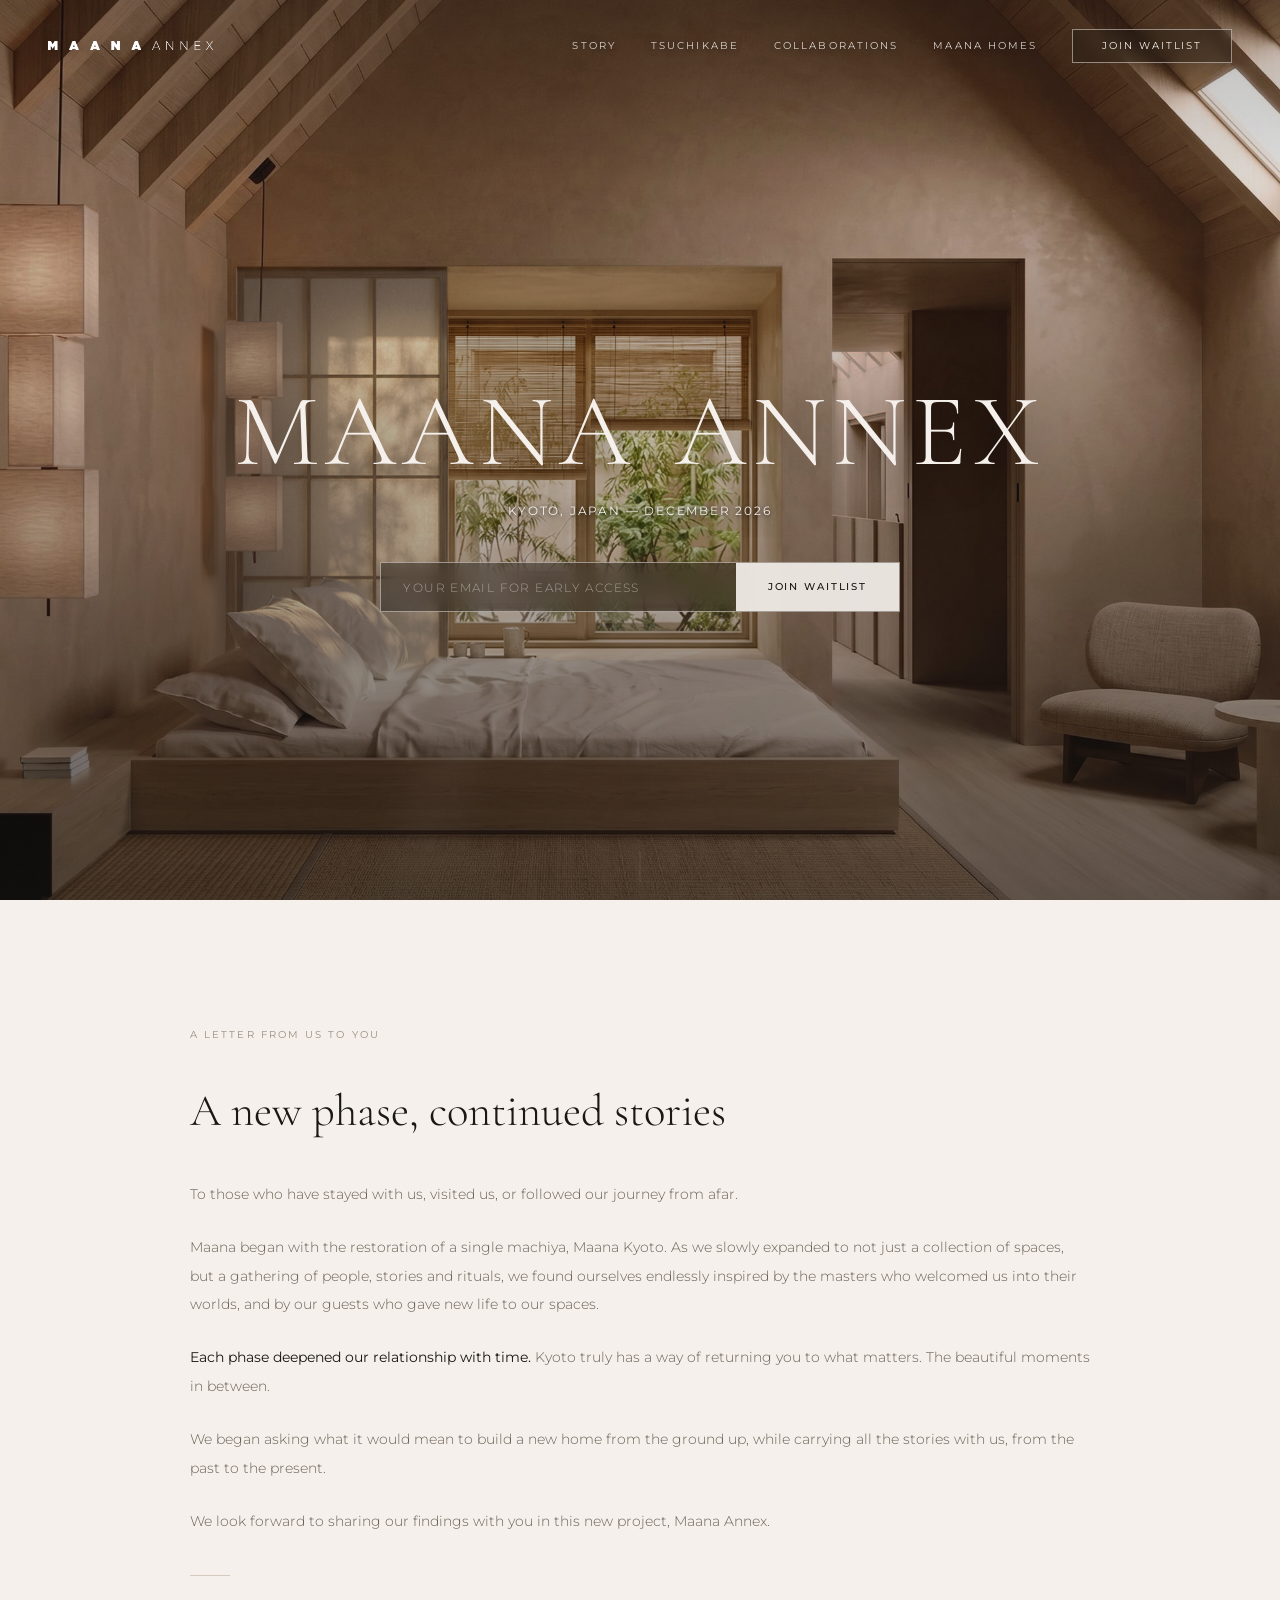
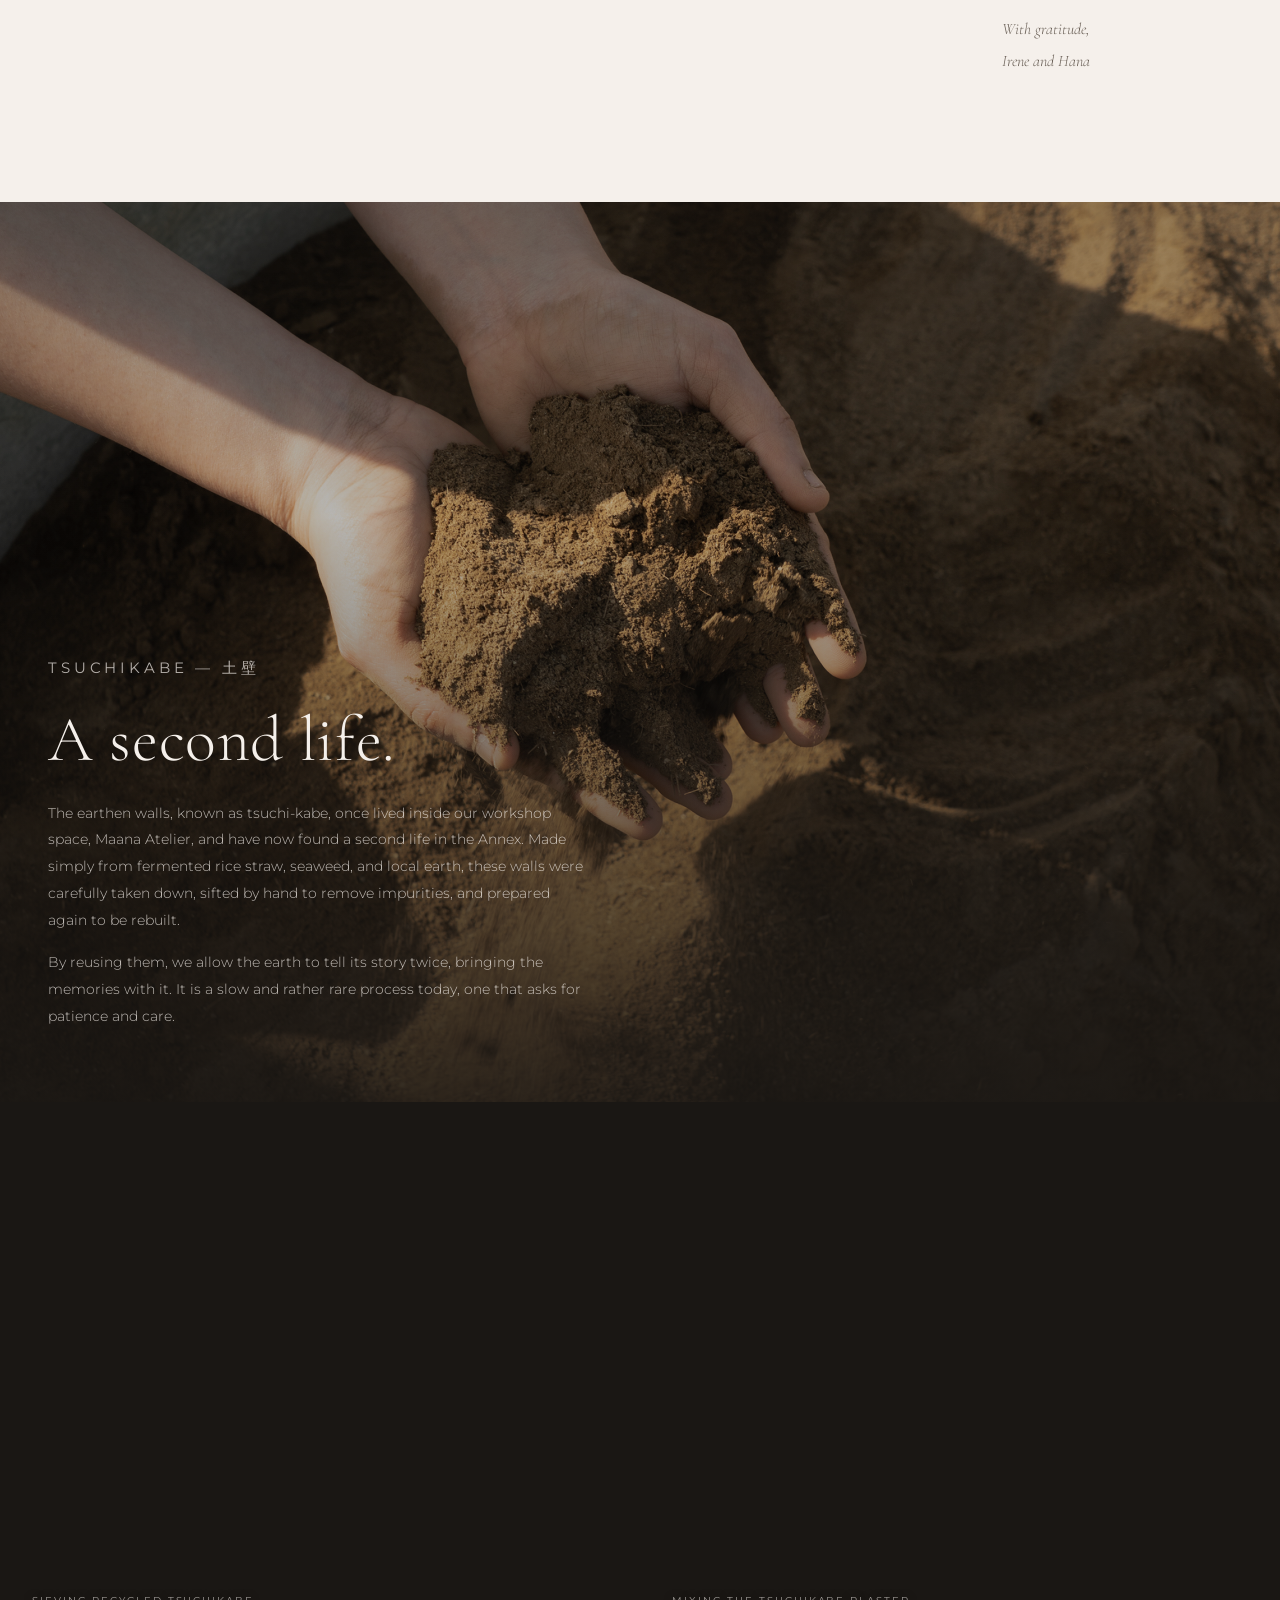
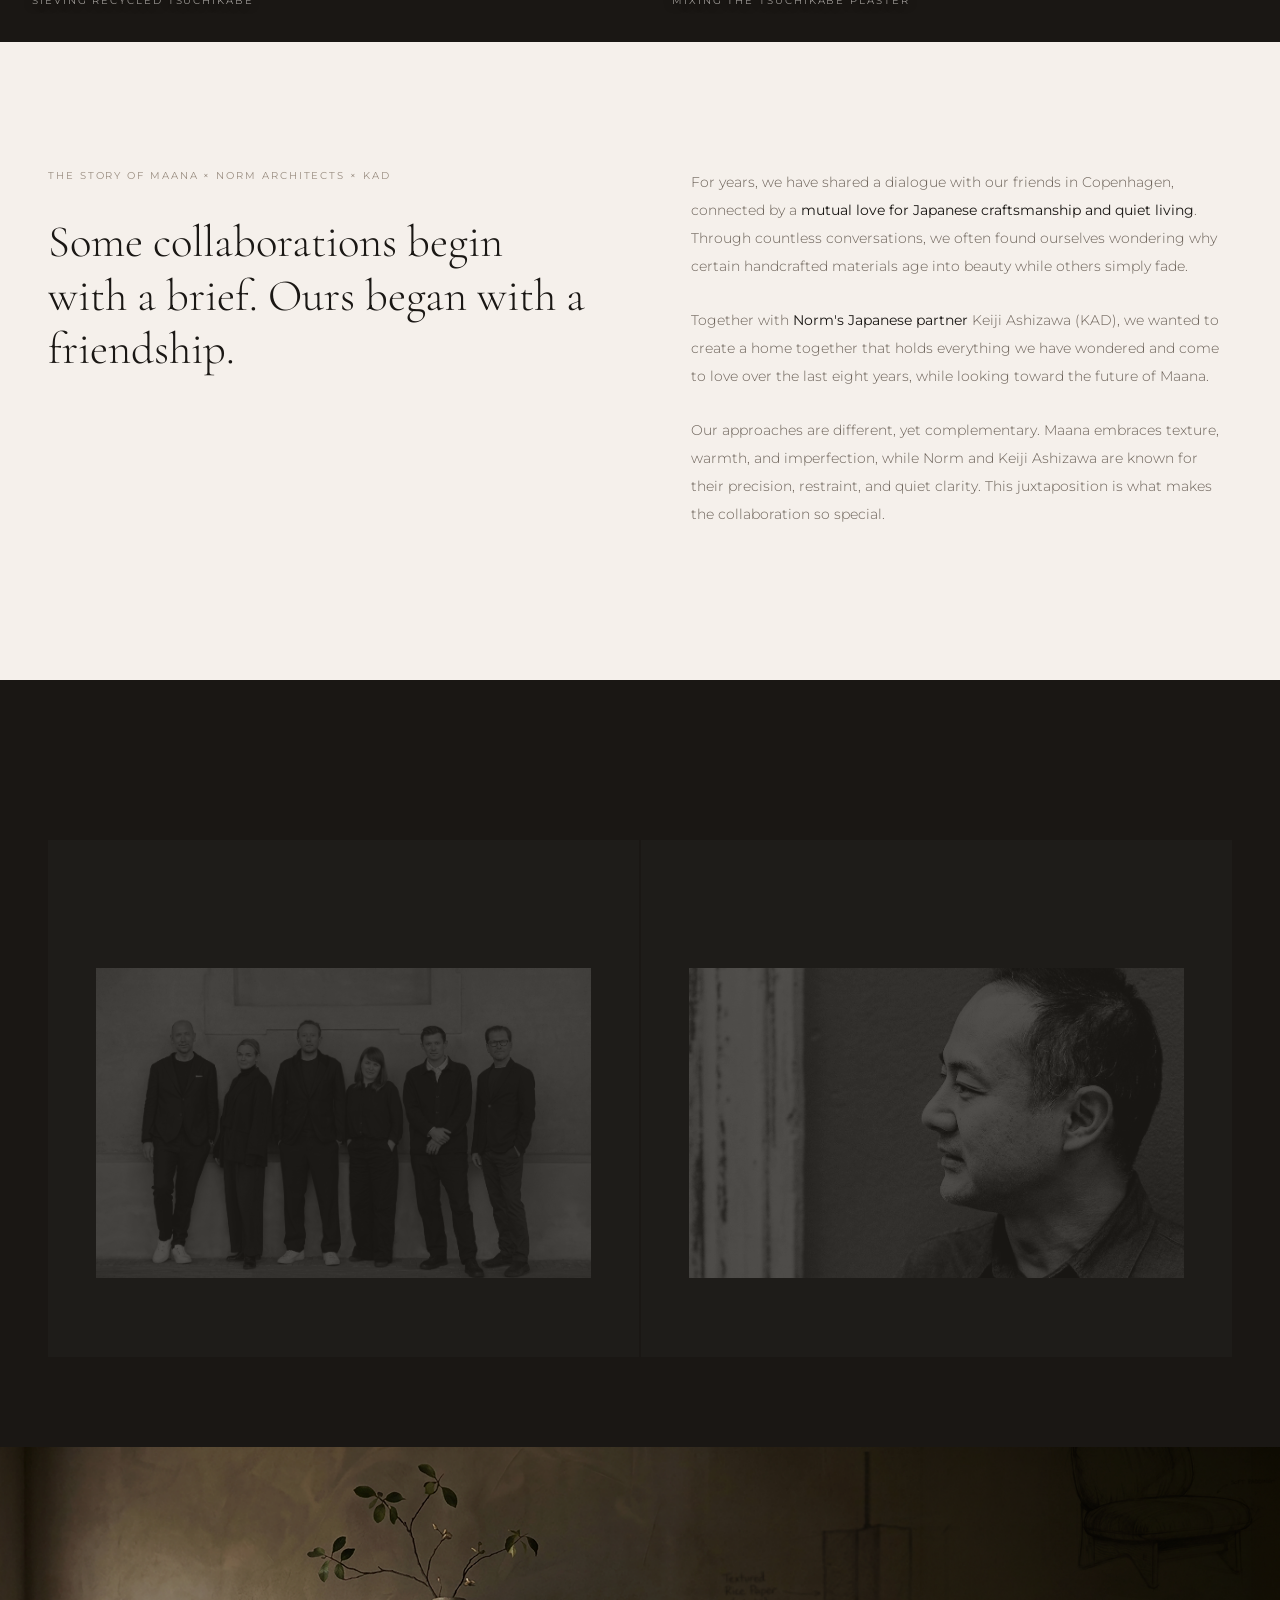
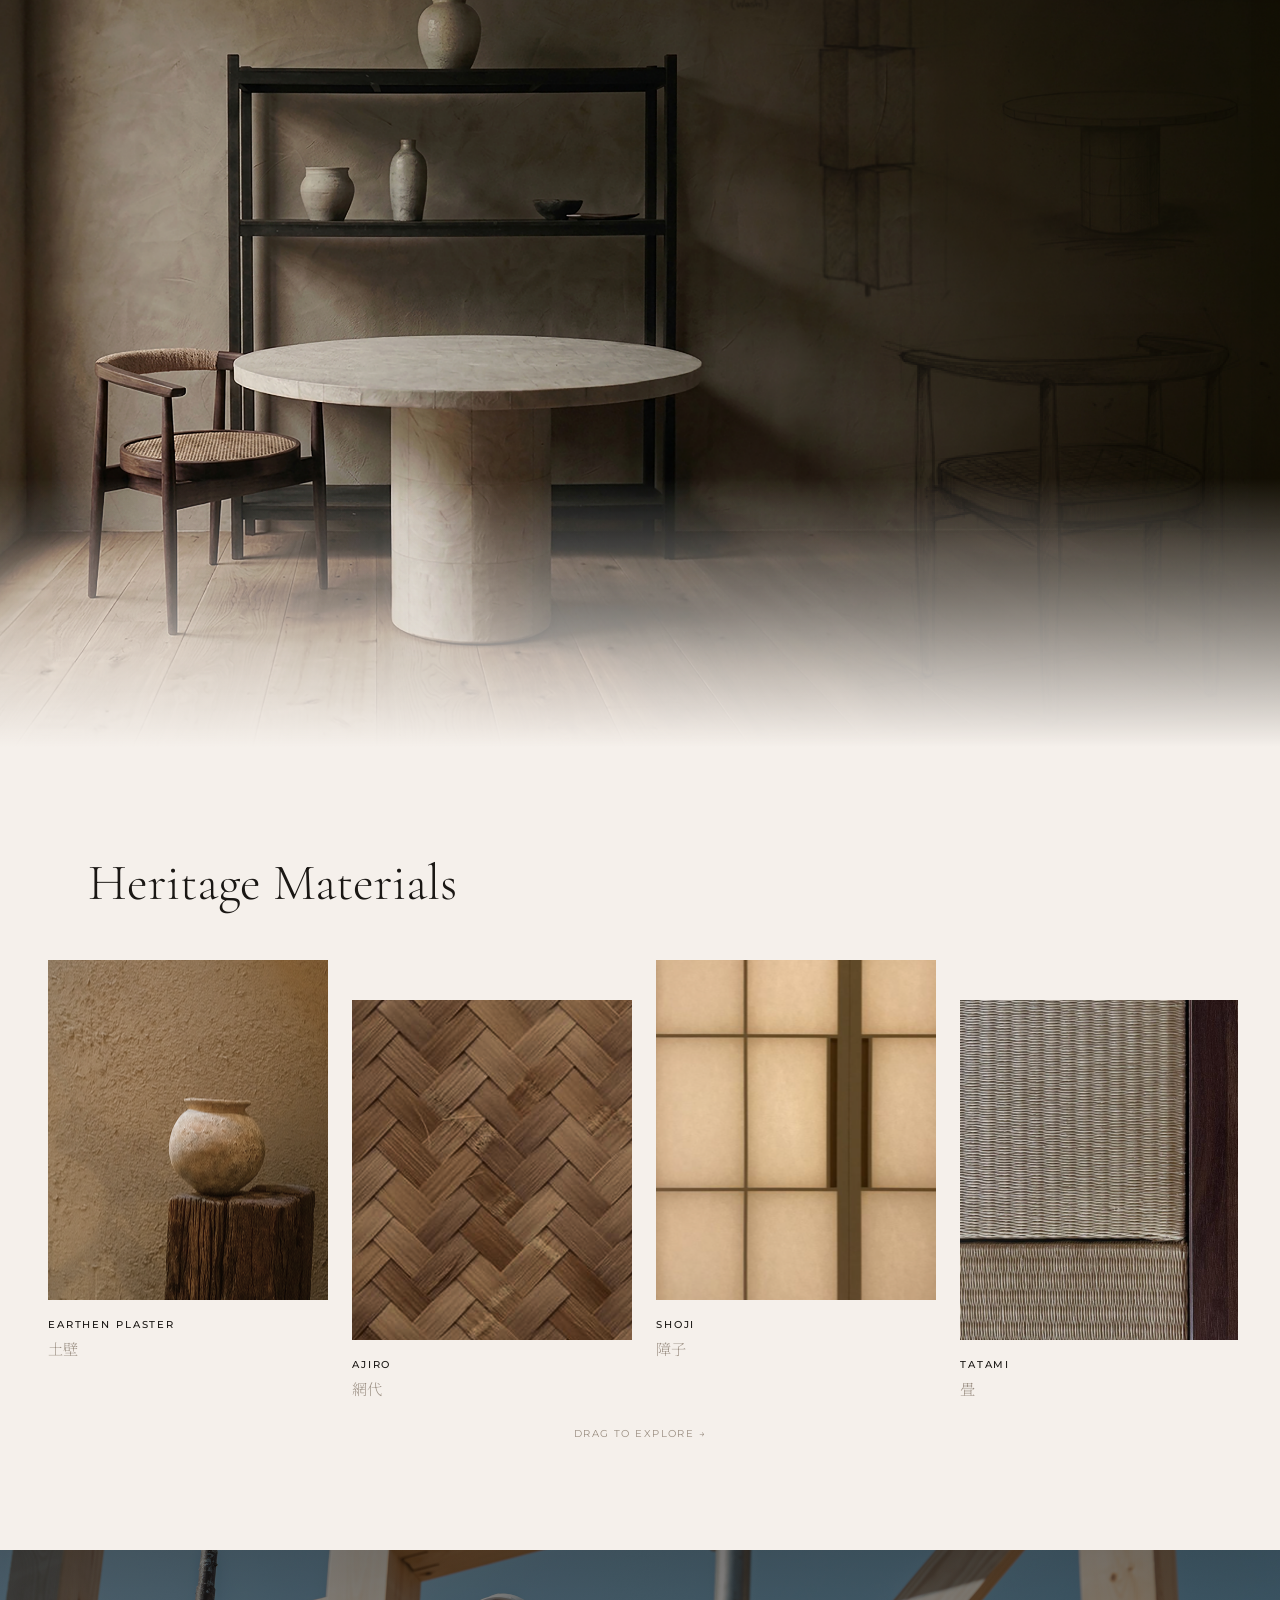
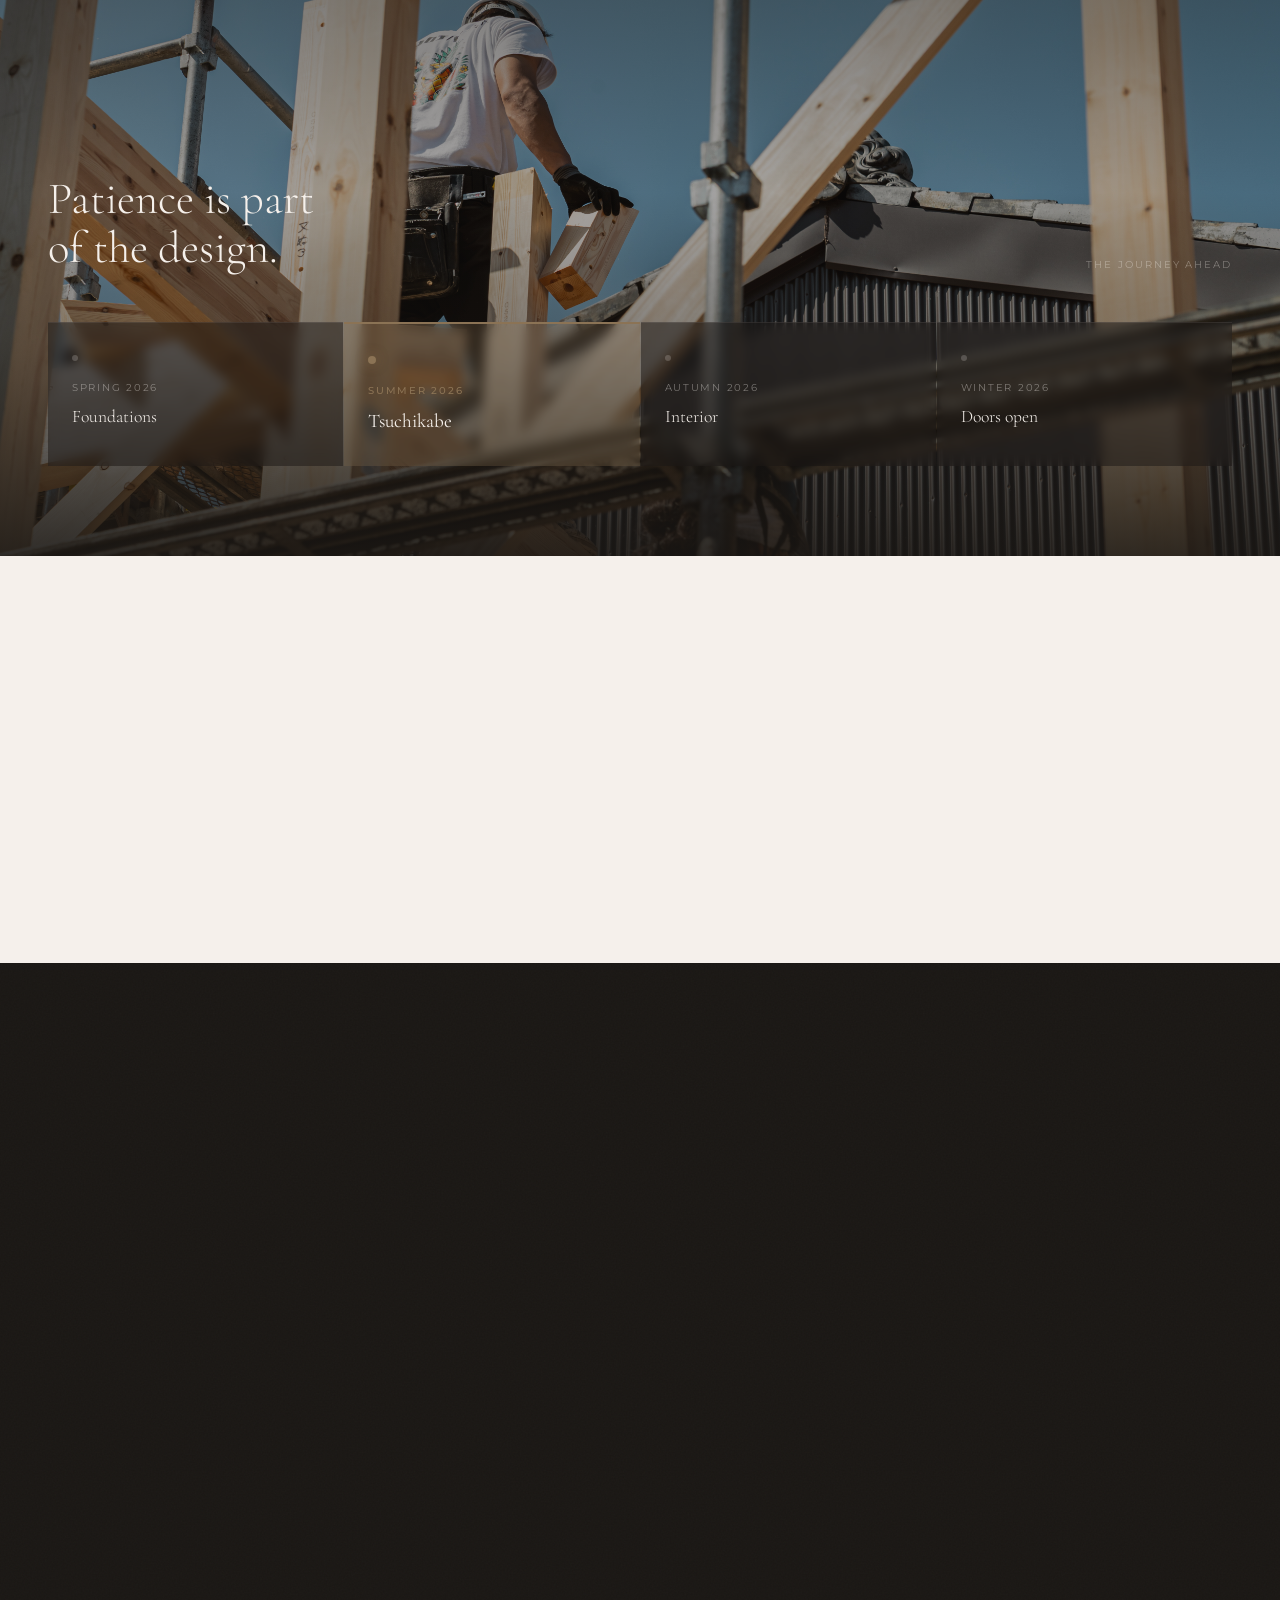
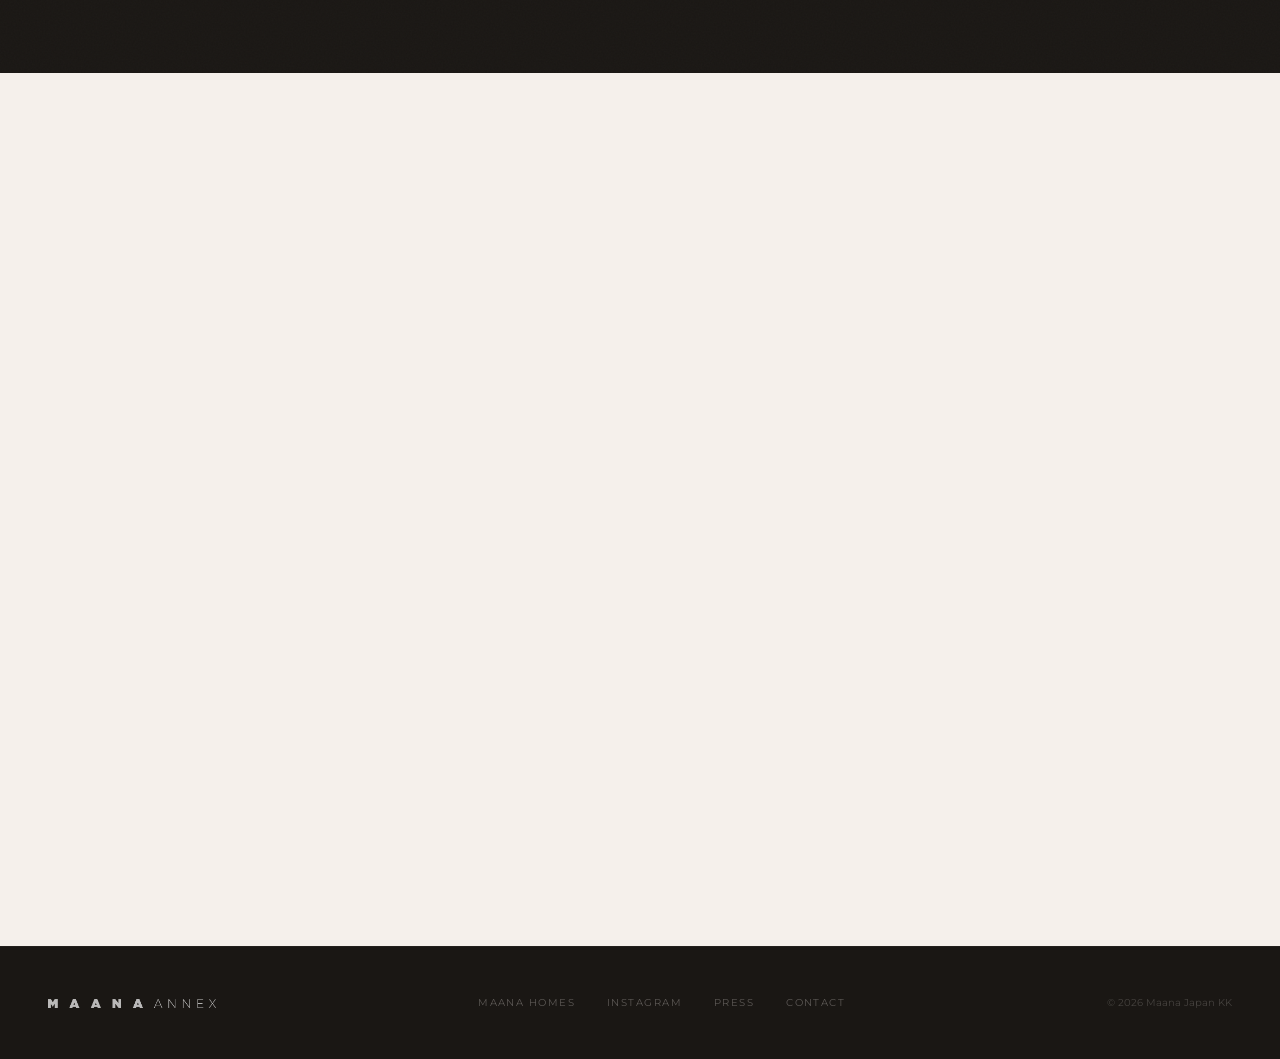
==== commit c168f3bd: "Make property cards clickable links to maana.jp" ====
--- a/index.html
+++ b/index.html
@@ -775,18 +775,18 @@
 <section class="projects reveal">
   <p class="projects-caption">Our Current Properties</p>
   <div class="projects-grid">
-    <div class="projects-card float-up">
+    <a href="https://www.maana.jp/kyoto" target="_blank" rel="noopener" class="projects-card float-up">
       <img class="projects-img" src="images/kyoto-feature-001.avif" alt="Maana Kyoto" loading="lazy">
       <p class="projects-label">Maana Kyoto</p>
-    </div>
-    <div class="projects-card float-up float-up-d1">
+    </a>
+    <a href="https://www.maana.jp/kiyomizu" target="_blank" rel="noopener" class="projects-card float-up float-up-d1">
       <img class="projects-img" src="images/Maana Kiyomizu.png" alt="Maana Kiyomizu" loading="lazy">
       <p class="projects-label">Maana Kiyomizu</p>
-    </div>
-    <div class="projects-card float-up float-up-d2">
+    </a>
+    <a href="https://www.maana.jp/kamo" target="_blank" rel="noopener" class="projects-card float-up float-up-d2">
       <img class="projects-img" src="images/Maana Kamo.png" alt="Maana Kamo" loading="lazy">
       <p class="projects-label">Maana Kamo</p>
-    </div>
+    </a>
   </div>
   <a href="https://maanahomes.com" class="projects-cta" target="_blank" rel="noopener">See our current projects</a>
 </section>
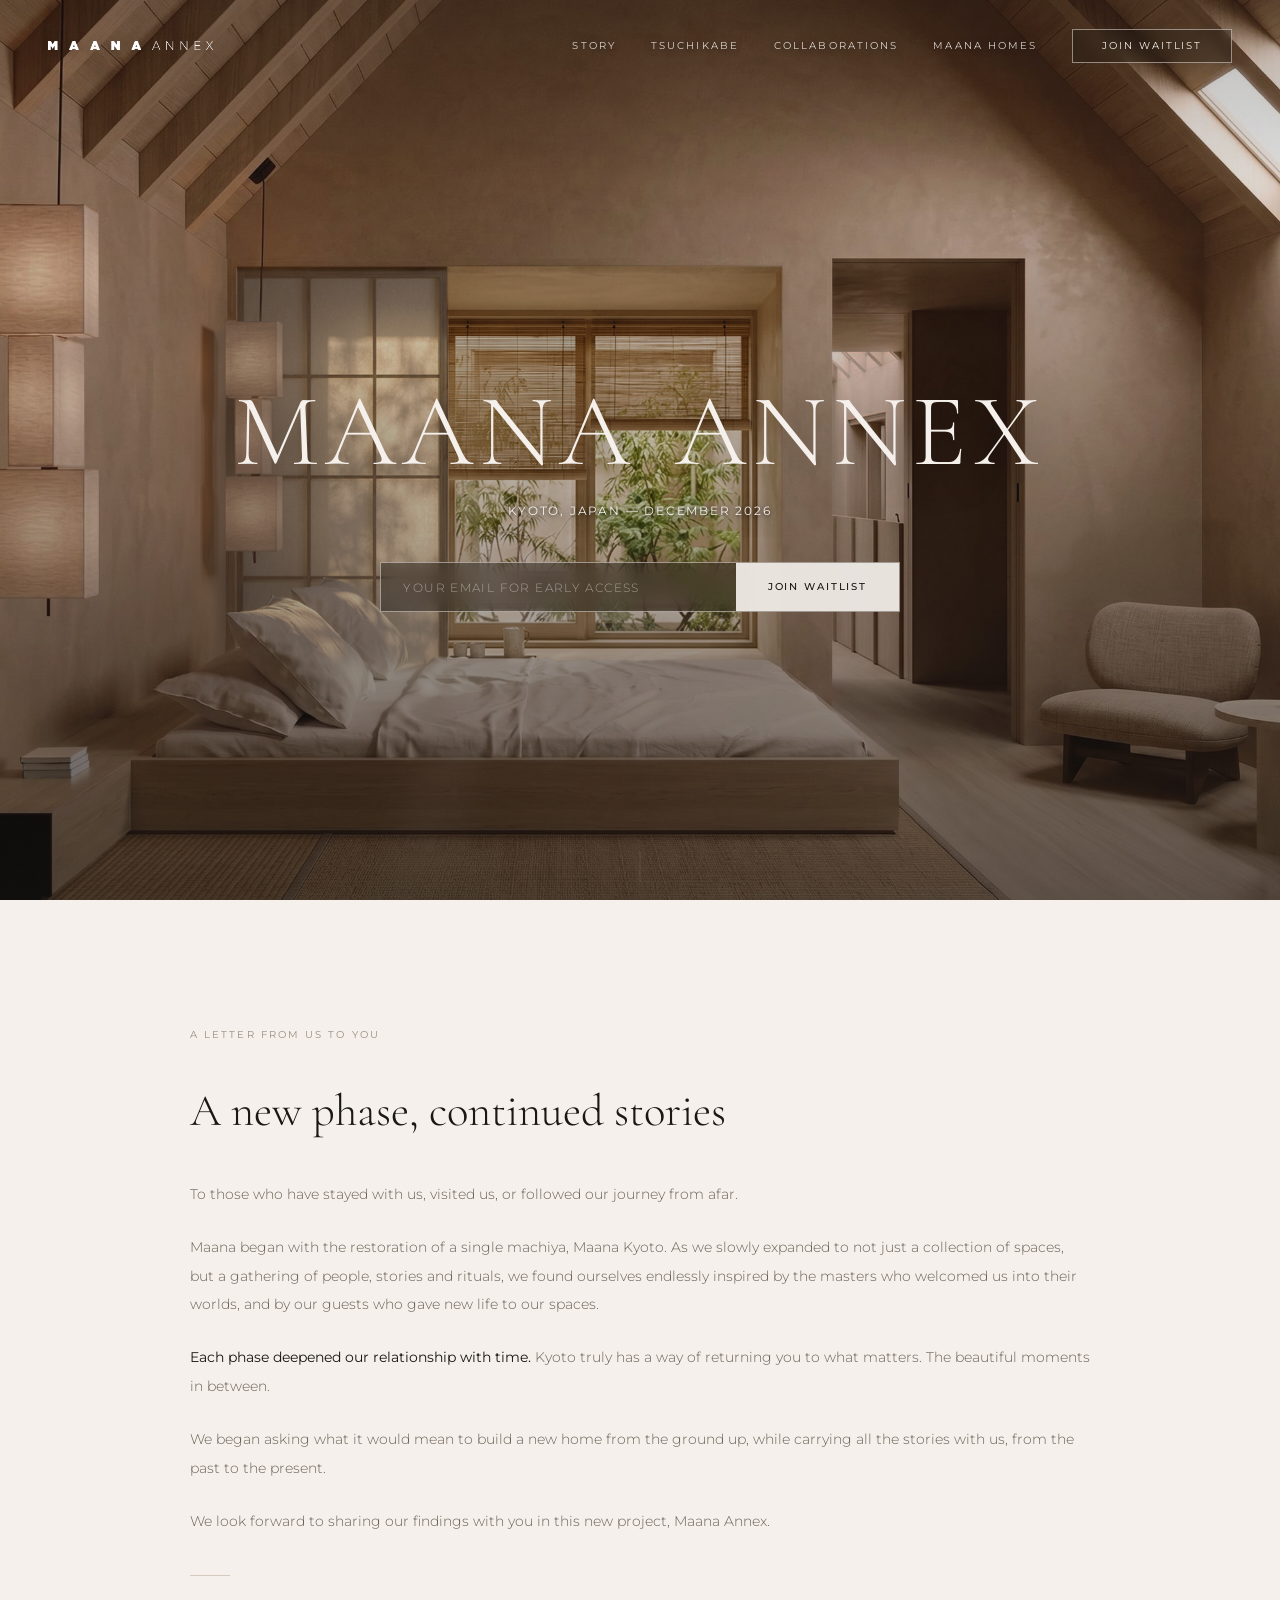
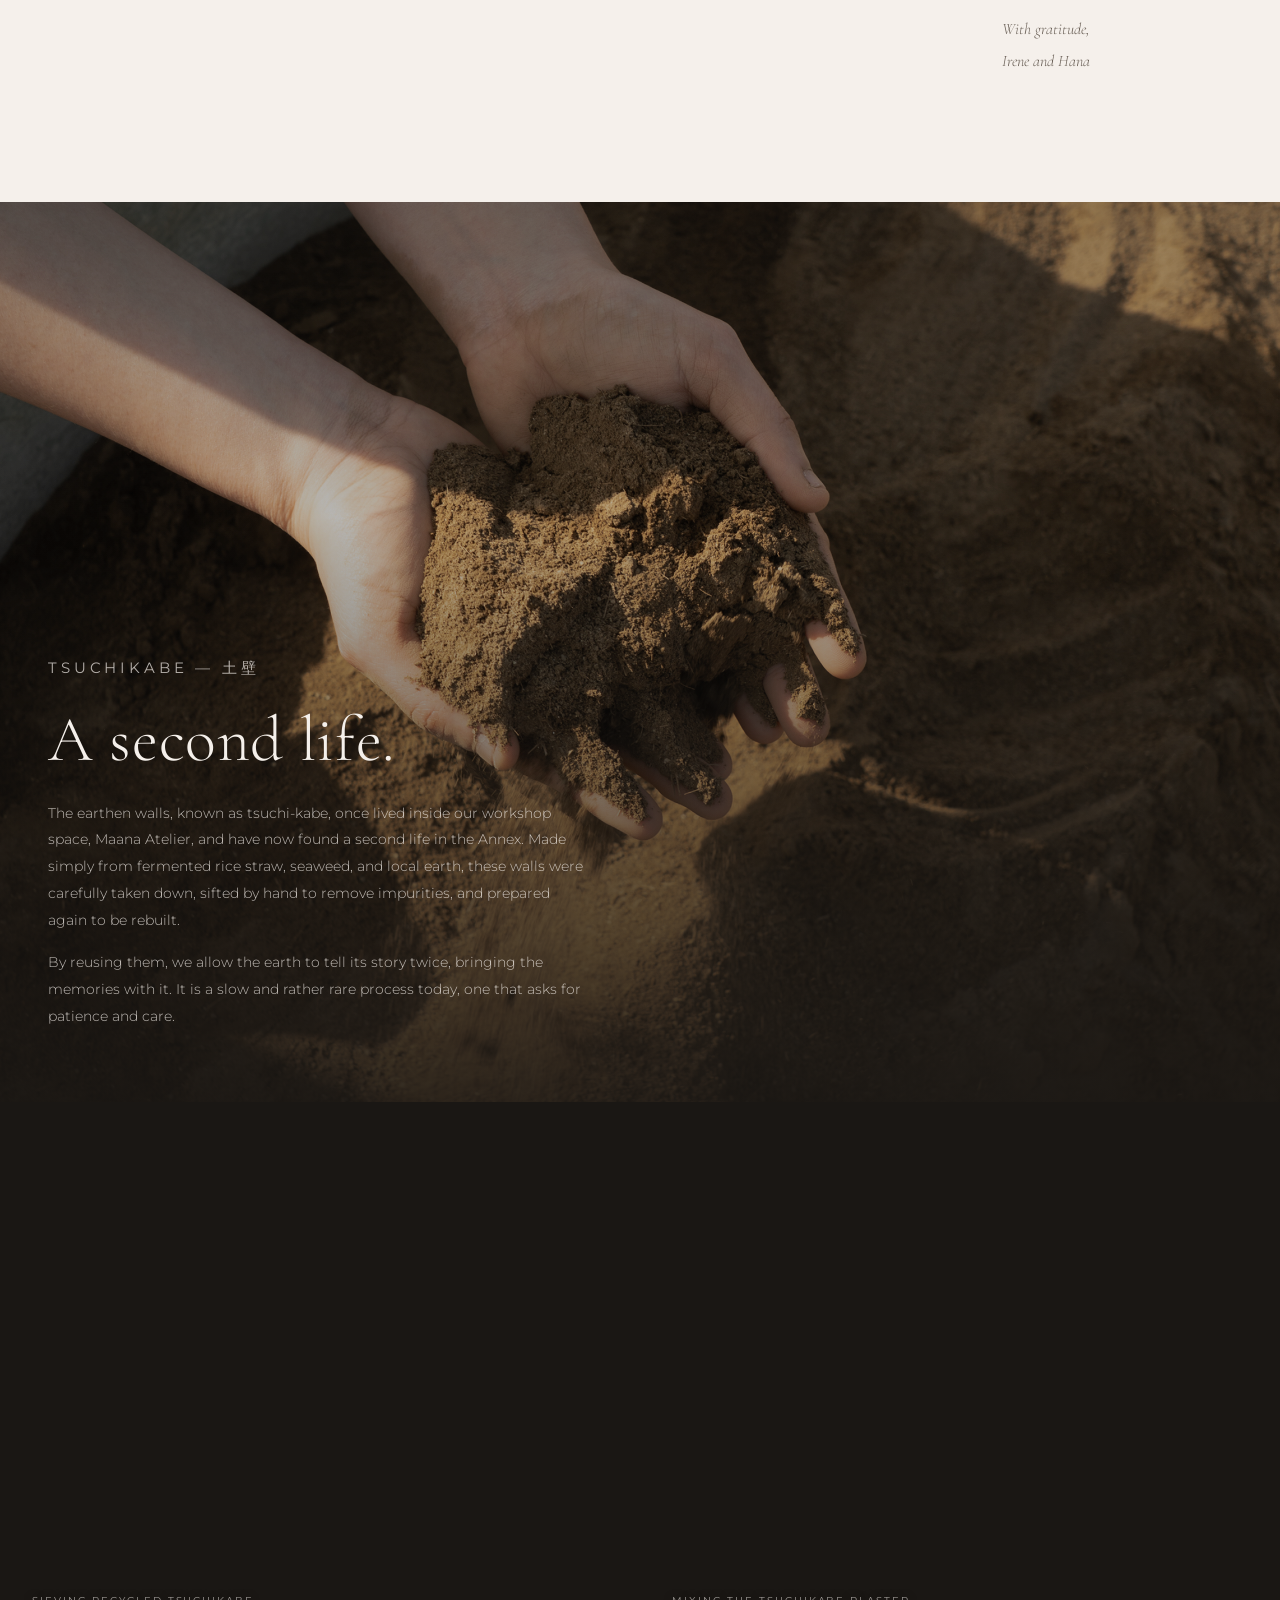
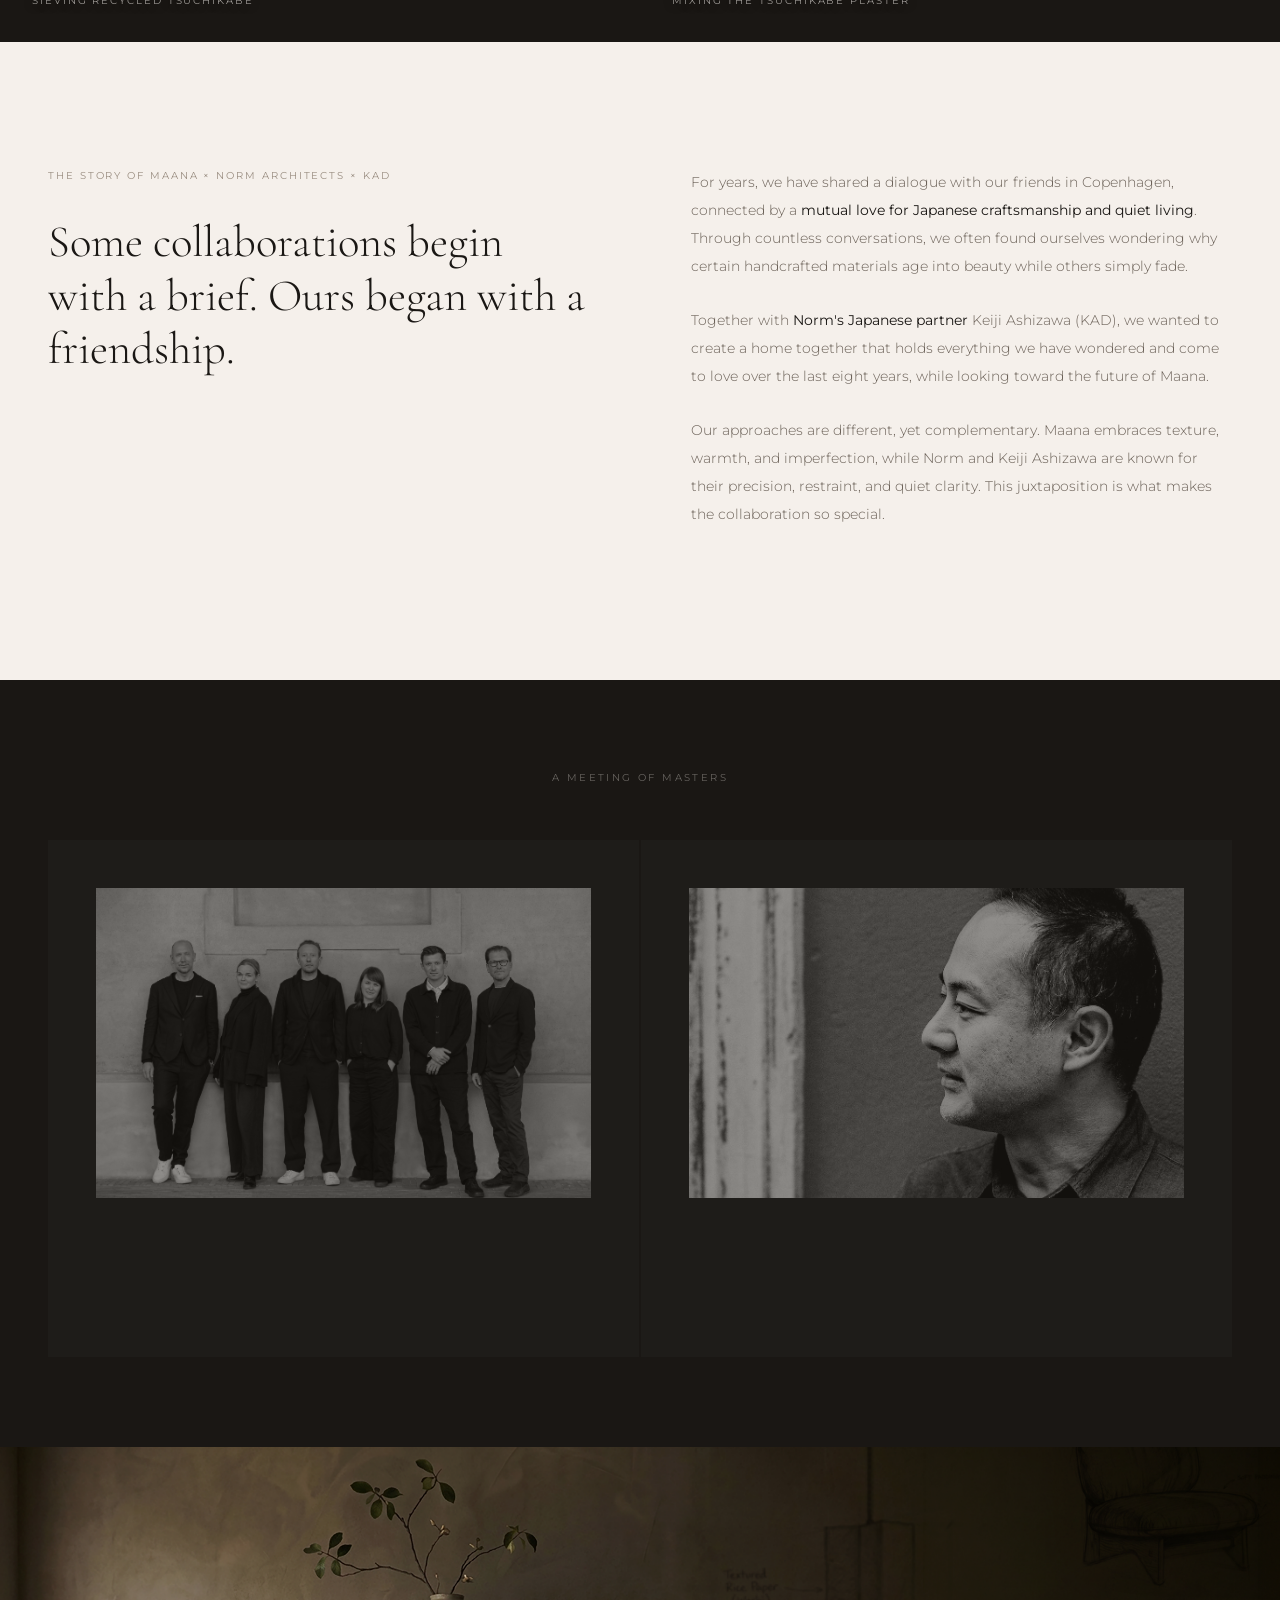
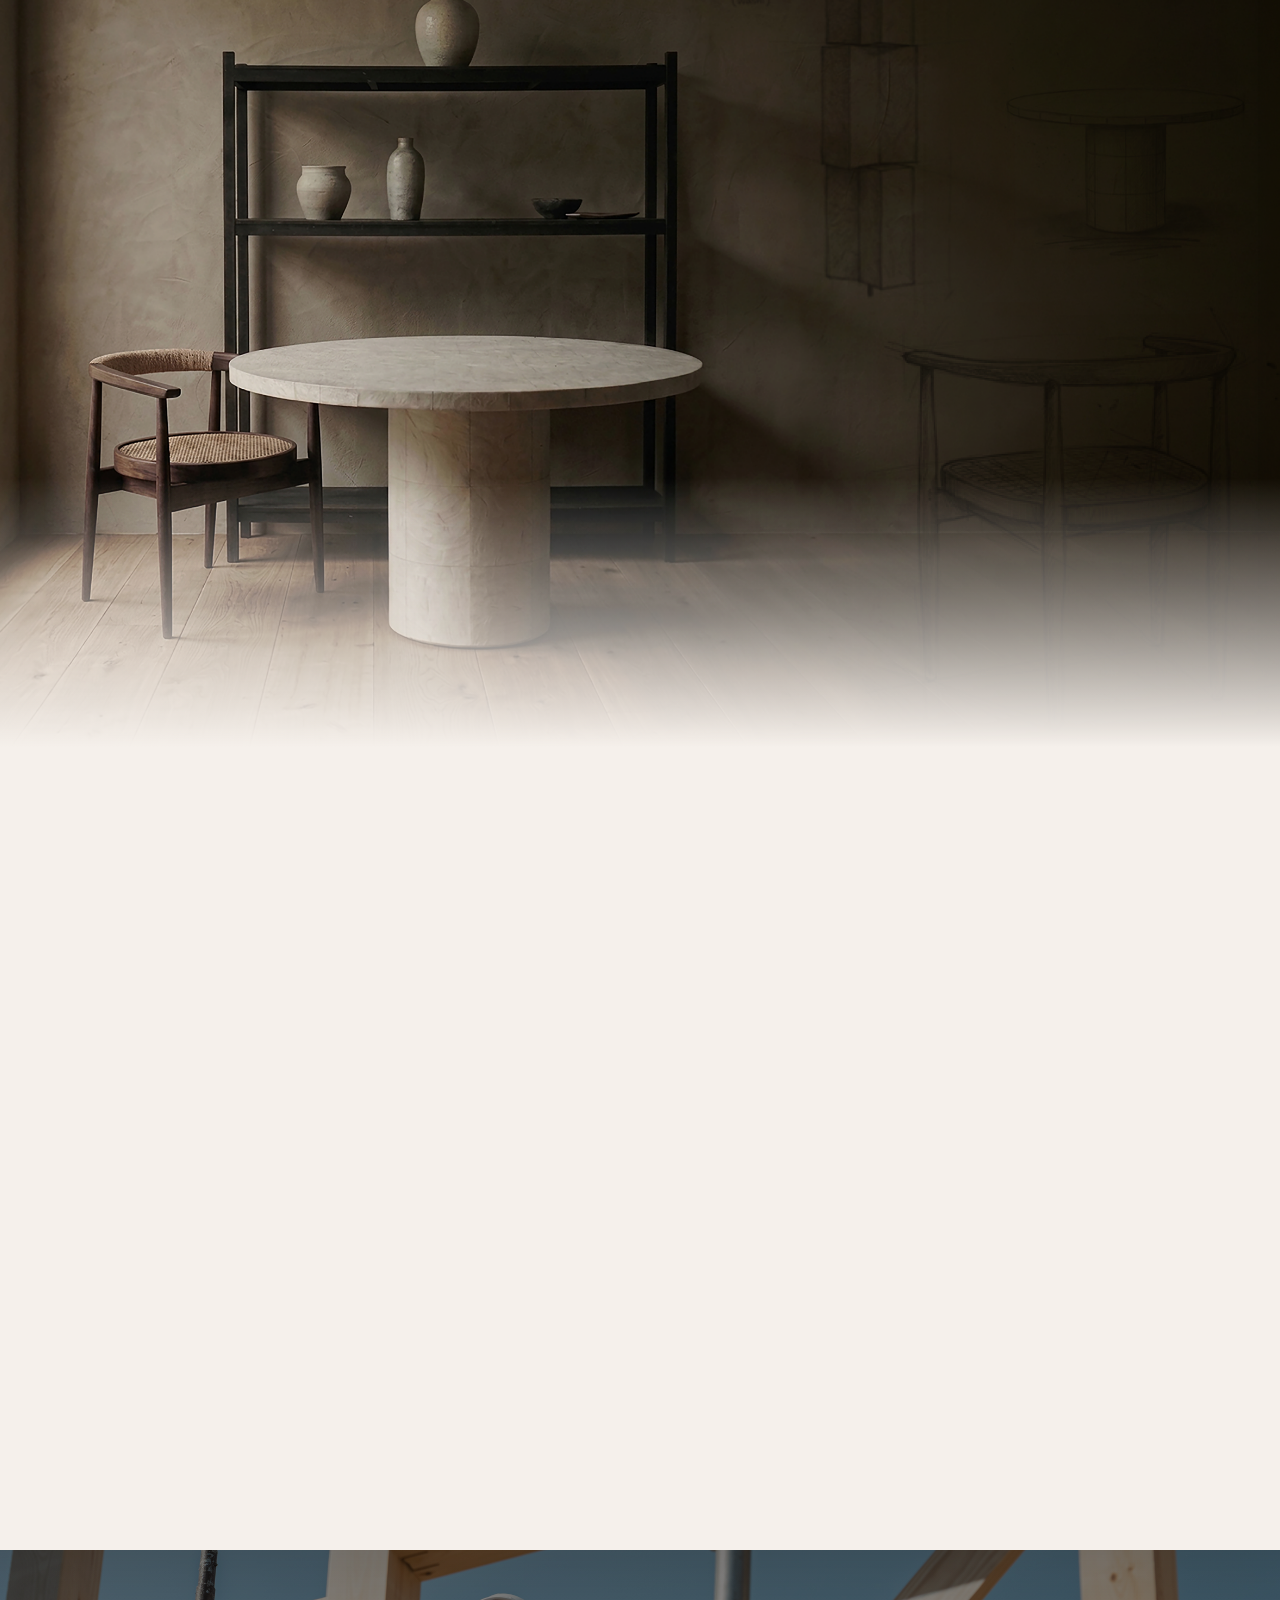
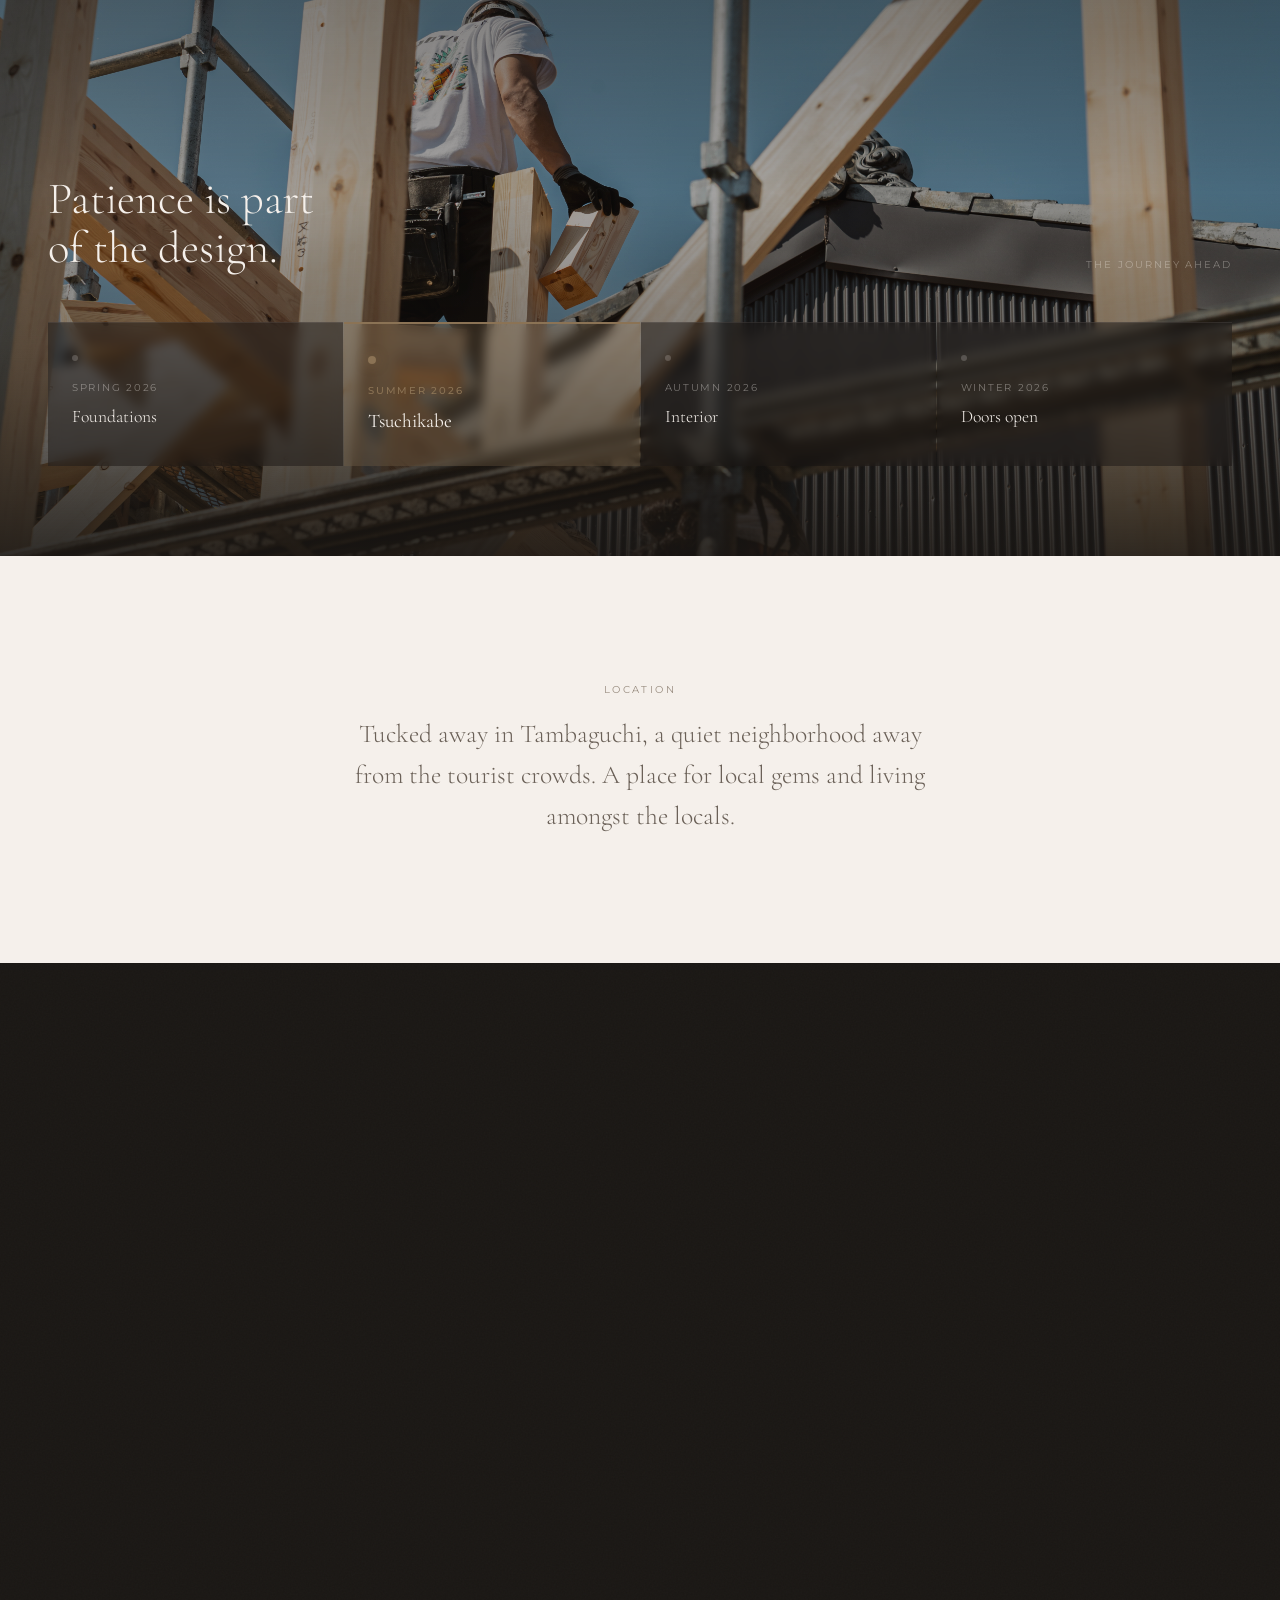
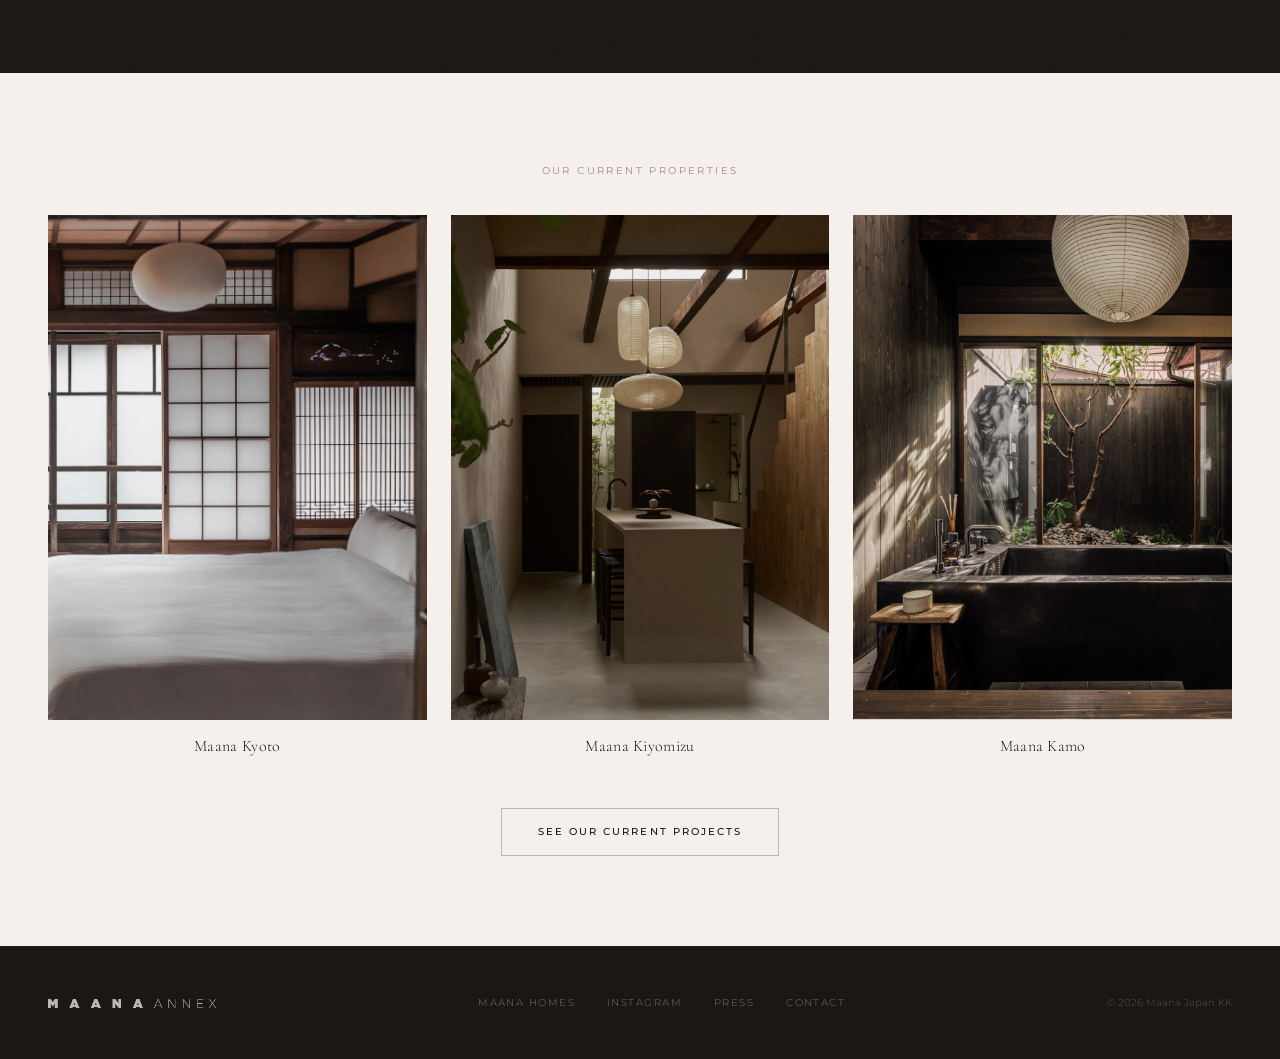
==== commit d4a39b71: "Polish mobile: consolidate type scale, fix form styling, 2x2 timeline grid" ====
--- a/index.html
+++ b/index.html
@@ -351,105 +351,159 @@
 .scroll-progress{position:fixed;top:0;left:0;height:2px;background:var(--earth);z-index:200;width:0;opacity:.6;transition:width .1s linear}
 
 /* ═══ RESPONSIVE ═══ */
+/*
+ * ═══ MOBILE TYPE SCALE ═══
+ * Headings (serif):  clamp values per section
+ * Body text:         .85rem everywhere
+ * Labels/overlines:  .65rem everywhere
+ * Buttons:           .65rem everywhere
+ * Small meta:        .7rem (counter text, privacy, roles)
+ */
 @media(max-width:968px){
   .nav-links{display:none}
   .nav-hamburger{display:none}
   .nav-menu-overlay{display:none}
   .nav-mobile-right{display:flex}
 
-  /* Nav: logo always visible, CTA appears after scrolling past hero */
+  /* Nav */
   .nav{background:transparent;transition:background .4s ease,padding .4s ease}
   .nav.scrolled{background:rgba(26,23,20,.92);backdrop-filter:blur(20px);-webkit-backdrop-filter:blur(20px)}
-  .nav-mobile-cta{opacity:0;pointer-events:none;transition:opacity .4s var(--ease),background .3s,color .3s}
+  .nav-mobile-cta{opacity:0;pointer-events:none;transition:opacity .4s var(--ease),background .3s,color .3s;font-size:.55rem;padding:.5rem 1rem}
   .nav.scrolled .nav-mobile-cta{opacity:1;pointer-events:auto}
 
-  /* Stack waitlist button below input */
-  .waitlist-form-group{flex-direction:column}
-  .waitlist-submit{padding:1rem}
-
-  /* Hero — centered layout on mobile */
+  /* Hero form — solid fill, no coarse outline */
+  .hero-waitlist{border:none;background:rgba(26,23,20,.55);backdrop-filter:blur(14px);-webkit-backdrop-filter:blur(14px);overflow:hidden}
+  .hero-waitlist-input{padding:.9rem 1.2rem;font-size:.85rem}
+  .hero-waitlist-input::placeholder{font-size:.65rem}
+  .hero-waitlist-btn{font-size:.65rem;letter-spacing:.16em}
+
+  /* Bottom waitlist form */
+  .waitlist-form-group{flex-direction:column;border:none;background:rgba(245,240,235,.06)}
+  .waitlist-input{padding:1rem 1.2rem;font-size:.85rem;border-bottom:1px solid rgba(245,240,235,.1)}
+  .waitlist-submit{padding:1rem;font-size:.65rem}
+
+  /* Hero */
   .hero{min-height:100vh}
   .hero-bg{background-position:calc(50% + 200px) center;background-size:cover;transform:scale(1.04);animation:heroZoomM 22s ease forwards}
   @keyframes heroZoomM{to{transform:scale(1)}}
   .hero-overlay{background:linear-gradient(180deg,rgba(26,23,20,.35) 0%,rgba(26,23,20,.1) 30%,rgba(26,23,20,.3) 55%,rgba(26,23,20,.7) 100%)}
-
-  .hero-credit{padding:0 1.5rem;margin-bottom:1.2rem}
+  .hero-credit{padding:0 1.5rem;margin-bottom:1.2rem;font-size:.65rem}
   .hero-credit strong{font-size:.65rem;letter-spacing:.12em}
-  .hero-credit{font-size:.62rem}
   .hero-title-wrap{margin-bottom:.8rem}
   .hero-title-line{flex-direction:column;gap:.1rem;align-items:center}
   .hero-title-word{font-size:clamp(4rem,16vw,7rem);line-height:.9}
 
+  /* Letter */
   .letter{padding:clamp(4rem,8vh,6rem) 1.5rem}
-  .letter-phase{font-size:clamp(1.5rem,6vw,2rem)}
+  .letter-phase{font-size:clamp(1.5rem,5vw,1.8rem)}
+  .letter-salutation{font-size:.65rem;margin-bottom:1.5rem}
+  .letter-body{font-size:.85rem;line-height:1.85}
+  .letter-sign{font-size:.9rem}
+
+  /* Collaboration story */
   .collab-story{padding:clamp(4rem,8vh,6rem) 1.5rem}
-  .collab-story-inner{grid-template-columns:1fr;gap:2.5rem}
+  .collab-story-inner{grid-template-columns:1fr;gap:2rem}
+  .collab-story-overline{font-size:.65rem}
   .collab-story-headline{font-size:clamp(1.6rem,6vw,2.2rem)}
+  .collab-story-body{font-size:.85rem}
+
+  /* Tsuchikabe */
   .tsuchikabe{min-height:85vh}
   .tsuchikabe-content{padding:0 1.5rem clamp(3rem,6vh,5rem)}
+  .tsuchikabe-overline{font-size:.75rem}
   .tsuchikabe-title{font-size:clamp(2rem,8vw,3rem)}
+  .tsuchikabe-body{font-size:.85rem}
+
   .video-interlude{grid-template-columns:1fr}
+  .video-interlude-label{font-size:.65rem}
+
+  /* Design / Floorplan */
   .design-inner{grid-template-columns:1fr}
-
-  /* Architects — tighter stacked cards on mobile */
+  .design-body{font-size:.85rem}
+  .design-image-caption{font-size:.65rem}
+
+  /* Architects */
   .architects-grid{grid-template-columns:1fr;gap:1rem}
   .architect-card{padding:1.8rem 1.5rem}
   .architect-card-img{aspect-ratio:16/10;margin-bottom:1.25rem}
   .architect-card-name{font-size:1.5rem;margin-bottom:.6rem}
-  .architect-card-role{margin-bottom:.8rem}
-  .architect-card-body{font-size:.8rem;line-height:1.7}
+  .architect-card-role{font-size:.7rem;margin-bottom:.8rem}
+  .architect-card-body{font-size:.85rem;line-height:1.7}
+  .architects-caption{font-size:.65rem}
   .architects-header{margin-bottom:2.5rem}
 
+  /* Furniture */
   .furniture{min-height:70vh}
   .furniture-inner{grid-template-columns:1fr}
   .furniture-image{display:none}
 
   .made-by{padding:clamp(4rem,8vh,6rem) 1.5rem}
   .made-by-name{font-size:clamp(1.2rem,5vw,1.6rem)}
-  .made-by-role{font-size:.75rem}
-
-  /* Materials — 2-col grid on mobile, no horizontal scroll */
+  .made-by-role{font-size:.7rem}
+
+  /* Materials */
   .materials-header{flex-direction:column;align-items:flex-start;gap:1rem}
-  .materials-body{text-align:left}
+  .materials-body{text-align:left;font-size:.85rem}
   .materials-track{display:grid;grid-template-columns:1fr 1fr;gap:1.25rem 1rem;overflow-x:visible;cursor:default}
   .material-card{flex:initial;width:100%}
   .material-card:nth-child(even){margin-top:0}
   .material-card-img{height:200px;margin-bottom:.75rem}
   .materials-hint{display:none}
 
-  /* Timeline — shrink whole bar to fit mobile width, no horizontal scroll */
+  /* Timeline — 2×2 grid */
+  .timeline-section{padding:clamp(6rem,12vh,10rem) 1.5rem clamp(3rem,6vh,5rem)}
   .timeline-header{flex-direction:column;align-items:flex-start;gap:.5rem;margin-bottom:2rem}
-  .timeline-track{gap:2px;overflow-x:visible}
-  .timeline-item{flex:1 1 0;min-width:0;padding:1rem .55rem}
+  .timeline-title{font-size:clamp(1.5rem,6vw,2.2rem)}
+  .timeline-subtitle{font-size:.65rem}
+  .timeline-track{display:grid;grid-template-columns:1fr 1fr;gap:2px;overflow-x:visible}
+  .timeline-item{min-width:0;padding:1.2rem 1rem}
   .timeline-dot{width:5px;height:5px;margin-bottom:.7rem}
-  .timeline-season{font-size:.52rem;letter-spacing:.14em;margin-bottom:.4rem}
-  .timeline-label{font-size:.78rem;line-height:1.25}
-  .timeline-item:nth-child(2) .timeline-label{font-size:.78rem}
+  .timeline-season{font-size:.65rem;letter-spacing:.14em;margin-bottom:.4rem}
+  .timeline-label{font-size:.9rem;line-height:1.25}
+  .timeline-item:nth-child(2) .timeline-label{font-size:.9rem}
   .timeline-item:nth-child(2) .timeline-dot{width:6px;height:6px}
   .timeline-detail{display:none}
 
+  /* Location */
+  .location{padding:clamp(4rem,8vh,6rem) 1.5rem}
+  .location-caption{font-size:.65rem}
+  .location-text{font-size:.85rem}
+
+  /* Waitlist */
+  .waitlist-headline{font-size:clamp(1.8rem,7vw,2.8rem)}
+  .waitlist-caption{font-size:.65rem}
+  .waitlist-body{font-size:.85rem}
+  .waitlist-counter-text{font-size:.7rem}
+  .waitlist-counter-num{font-size:1.3rem}
+  .waitlist-privacy{font-size:.7rem;color:rgba(245,240,235,.45)}
+
+  /* Projects */
   .projects{padding:3rem 1.5rem}
   .projects-grid{gap:.75rem}
+  .projects-caption{font-size:.65rem}
+  .projects-label{font-size:.85rem}
+  .projects-cta{font-size:.65rem}
+
+  /* Footer */
   .footer{flex-direction:column;gap:1.5rem;text-align:center}
   .footer-links{flex-wrap:wrap;justify-content:center}
+  .footer-links a{font-size:.65rem}
+  .footer-copy{font-size:.65rem}
 }
 @media(max-width:600px){
-  .hero-credit{font-size:.58rem;margin-bottom:1rem}
   .hero-title-wrap{padding:0 1.5rem}
   .hero-waitlist{width:92%;flex-direction:column}
-  .hero-waitlist-btn{padding:.8rem}
+  .hero-waitlist-btn{padding:.85rem}
   .nav{padding:1.2rem 1.25rem}
-  .nav-mobile-cta{font-size:.75rem;padding:.75rem 1.6rem;letter-spacing:.12em}
+  .nav-mobile-cta{font-size:.55rem;padding:.5rem 1rem}
   .design{padding:3rem 1.5rem}
   .materials-header{padding:0 1.5rem}
   .materials-track{padding:0 1.5rem;gap:1rem .75rem}
   .material-card-img{height:170px}
   .architects{padding:3rem 1rem}
   .furniture-text{padding:2rem 1.5rem}
-  .timeline-section{padding:3rem 1rem}
-  .timeline-item{padding:.9rem .4rem}
-  .timeline-season{font-size:.48rem}
-  .timeline-label{font-size:.72rem}
+  .timeline-section{padding:3rem 1.5rem}
+  .timeline-item{padding:1rem .75rem}
   .waitlist{padding:4rem 1.5rem}
   .footer{padding:2rem 1.5rem}
   .nav-menu-link{font-size:1.7rem}
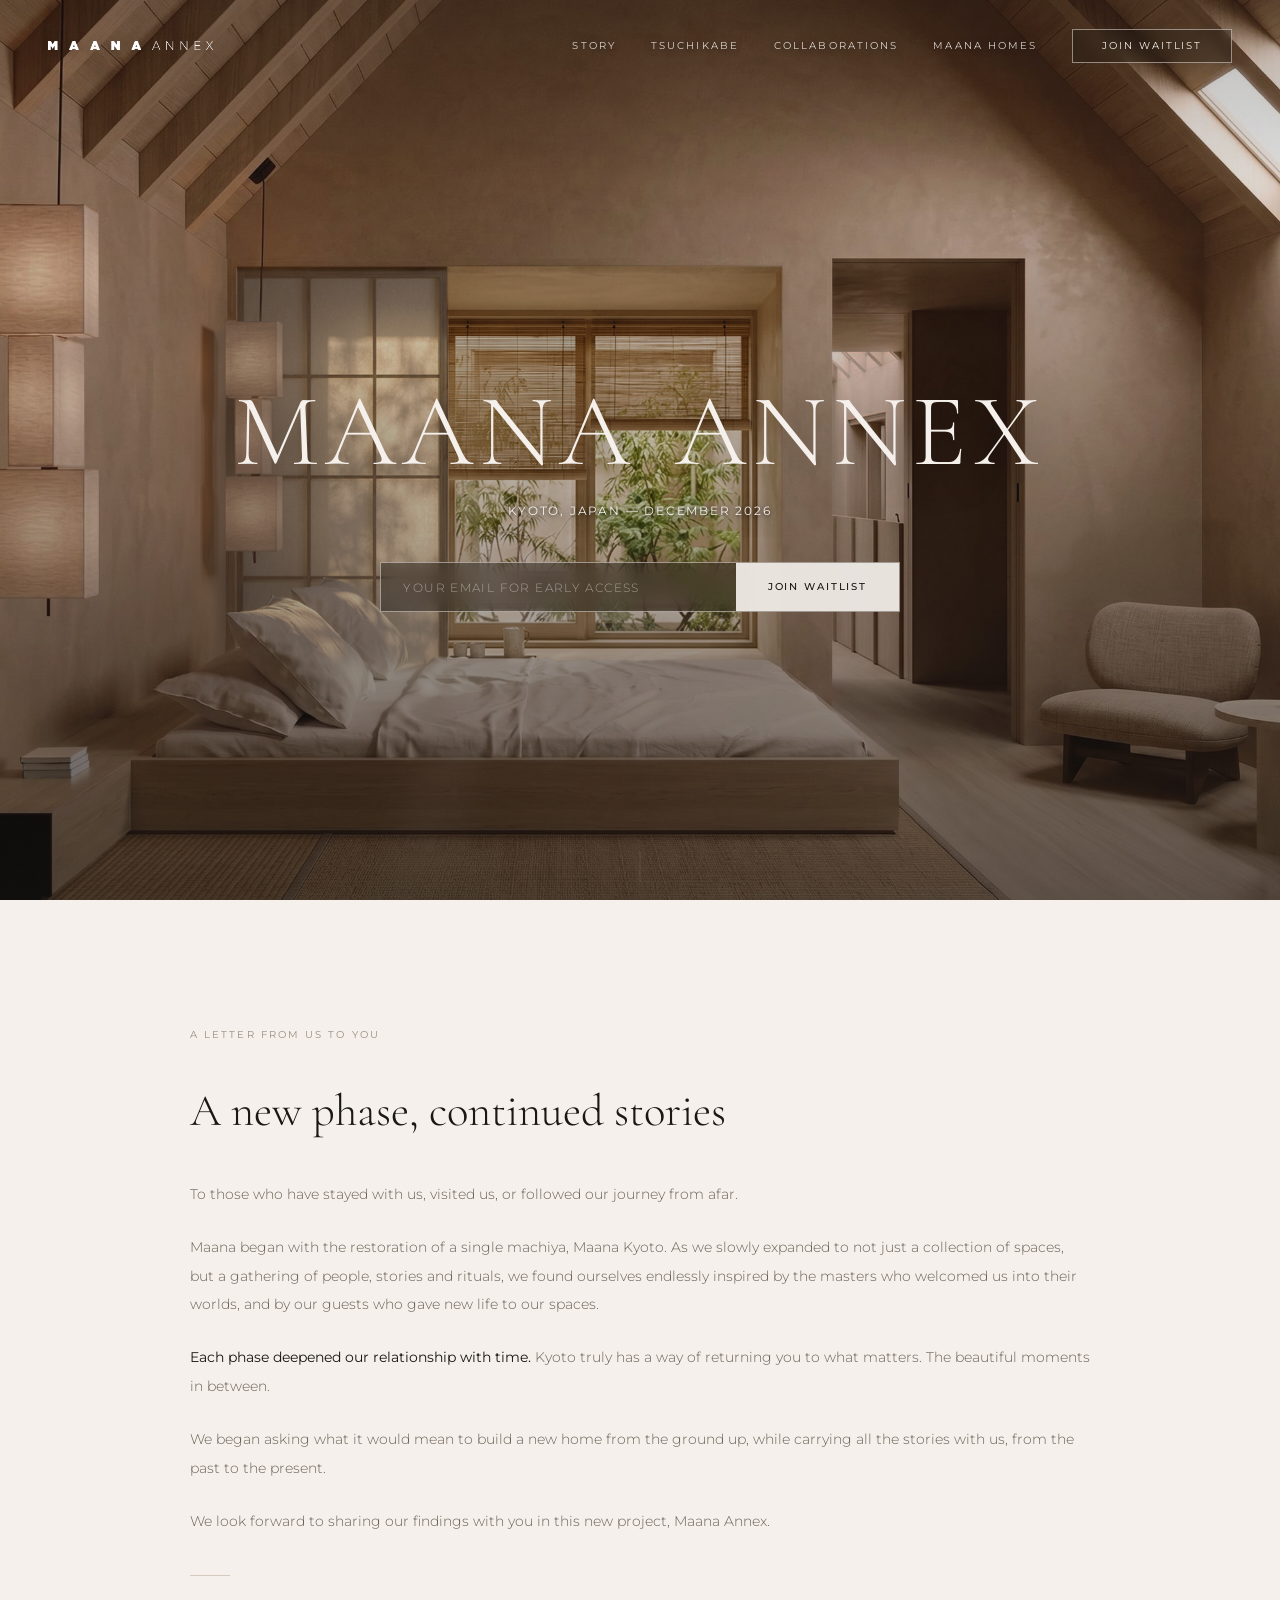
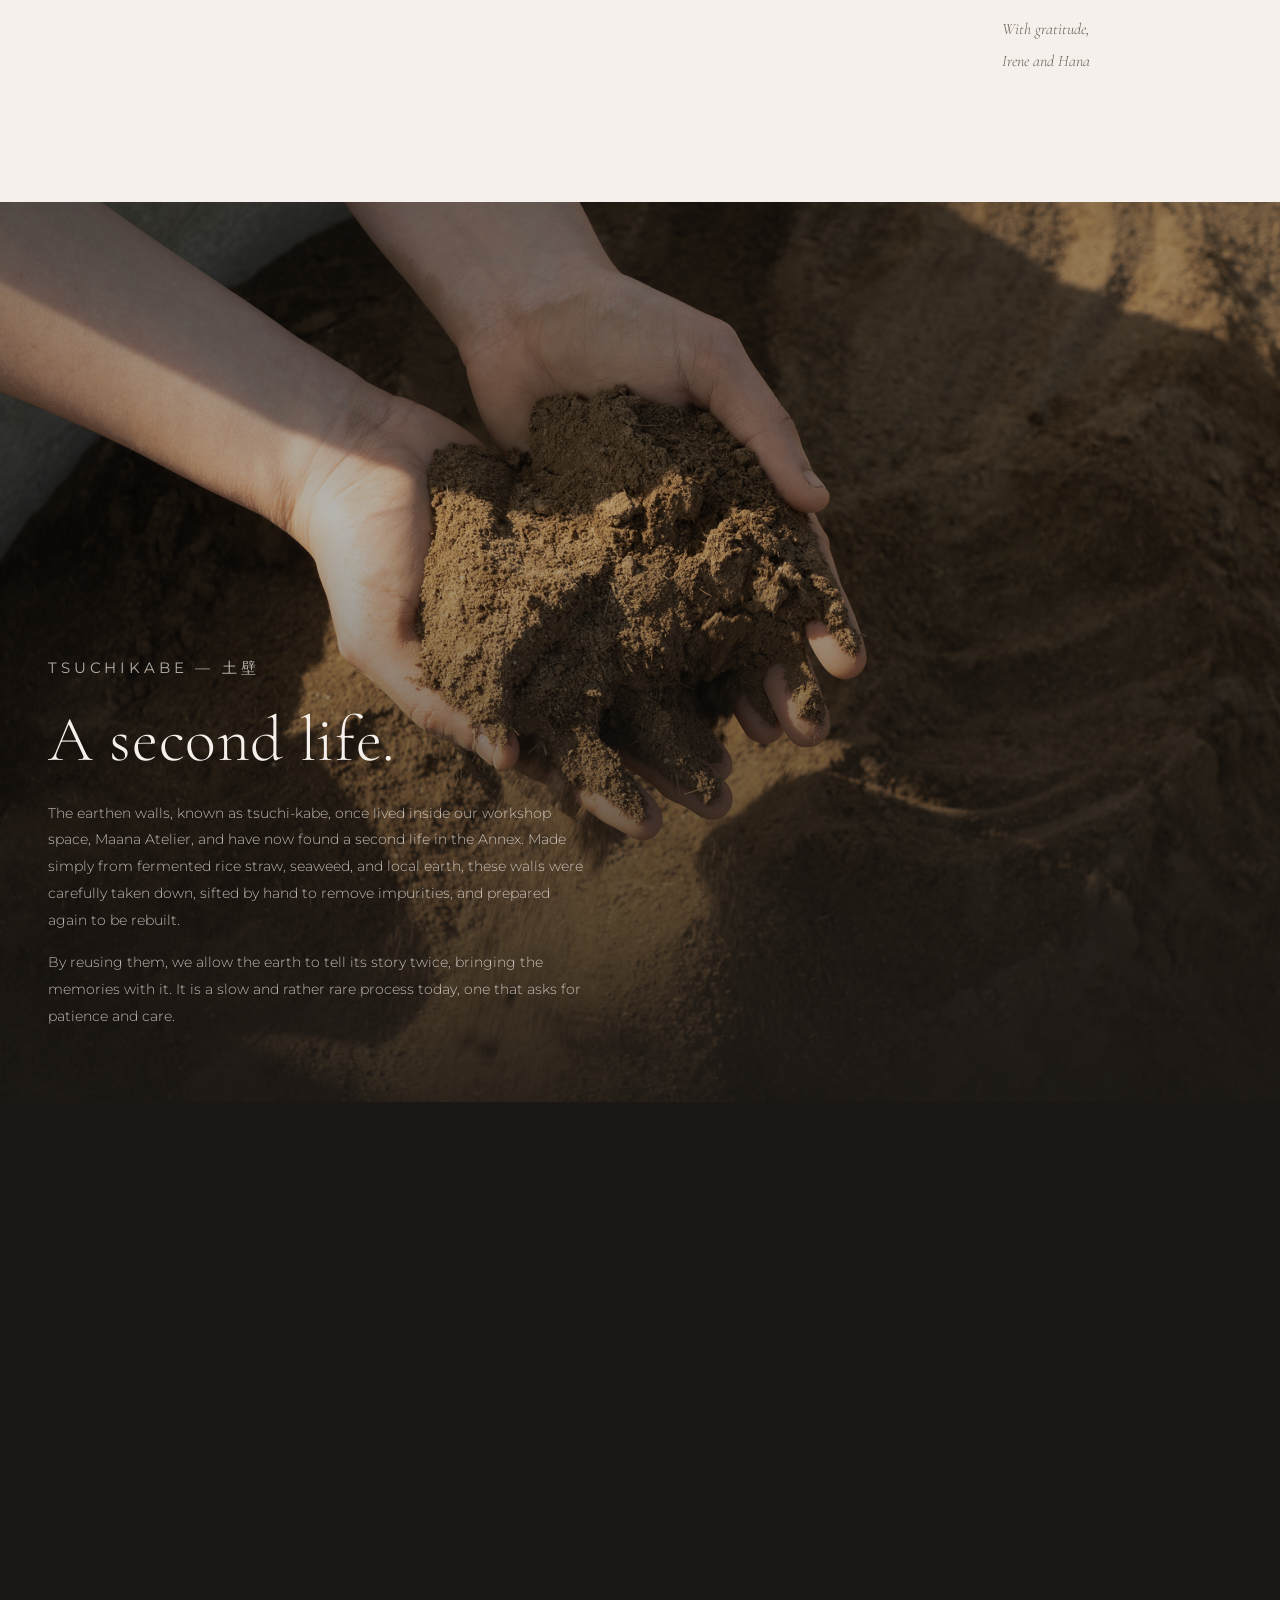
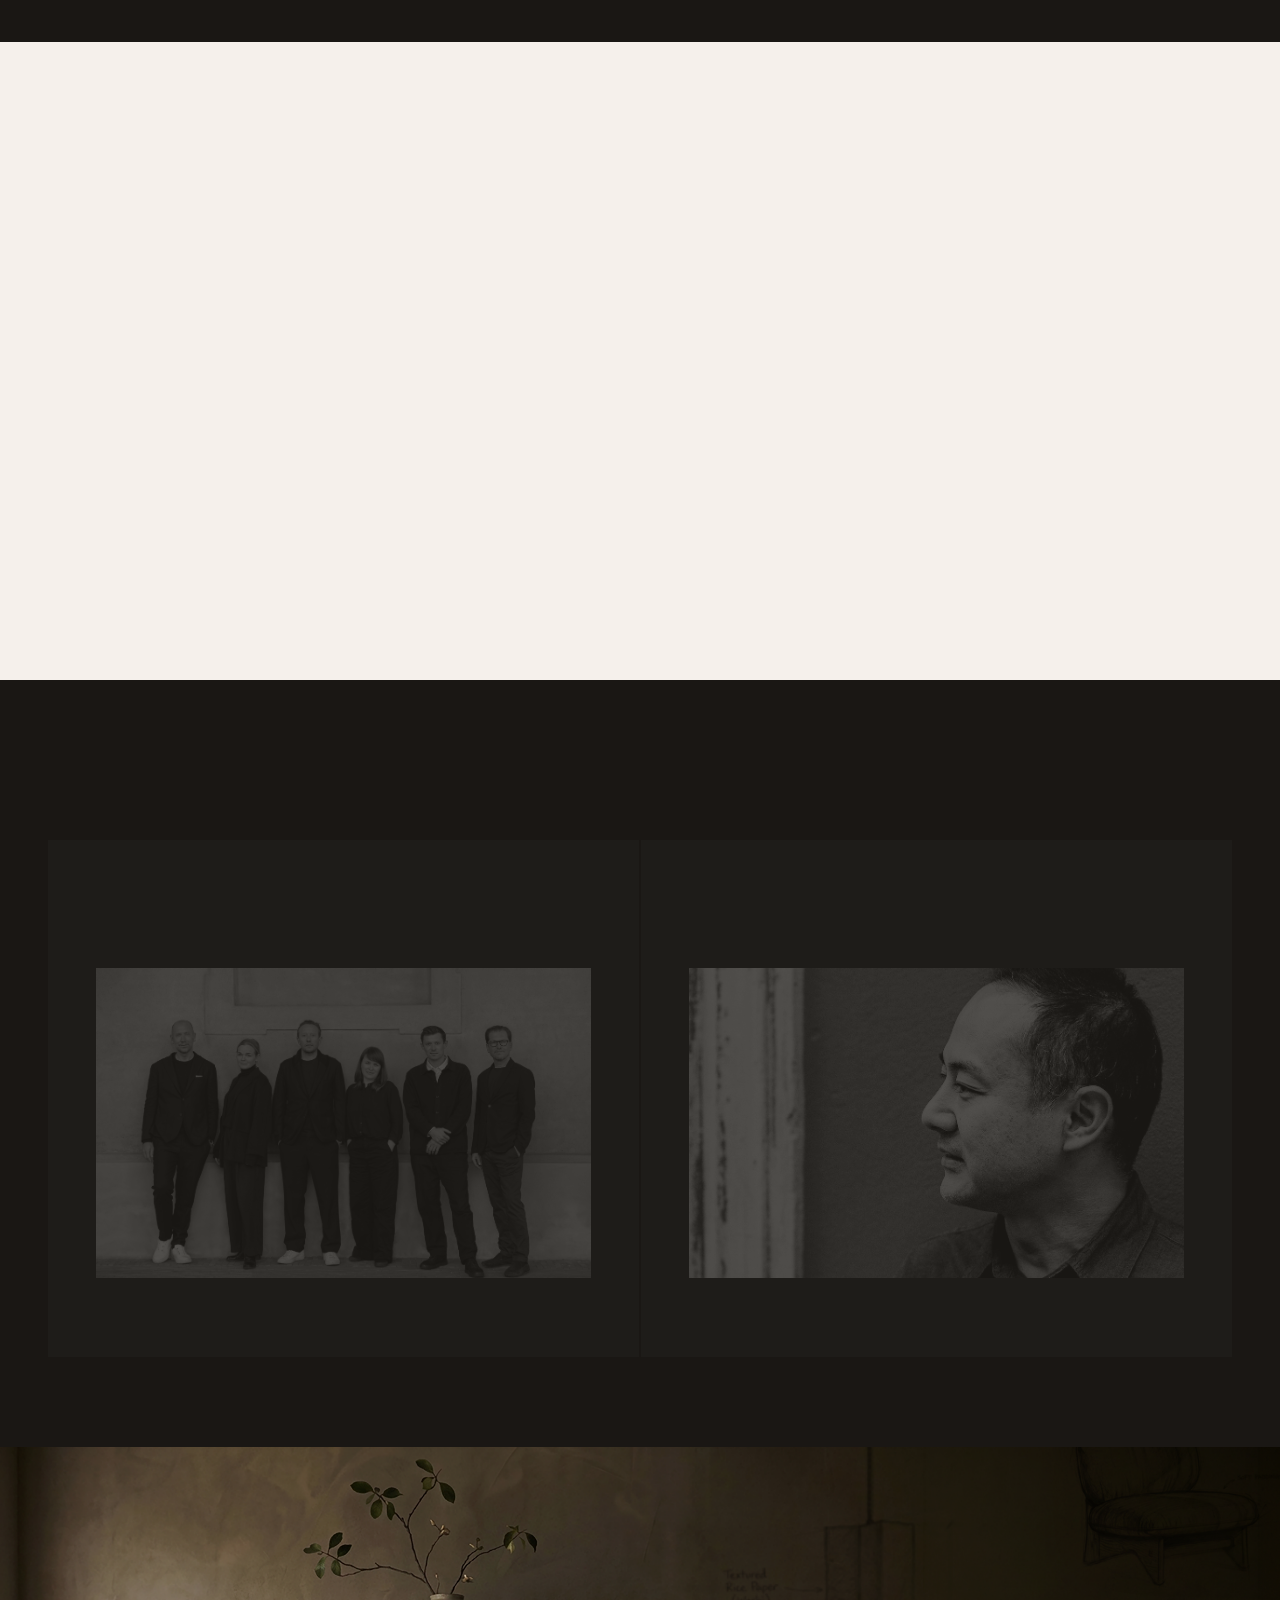
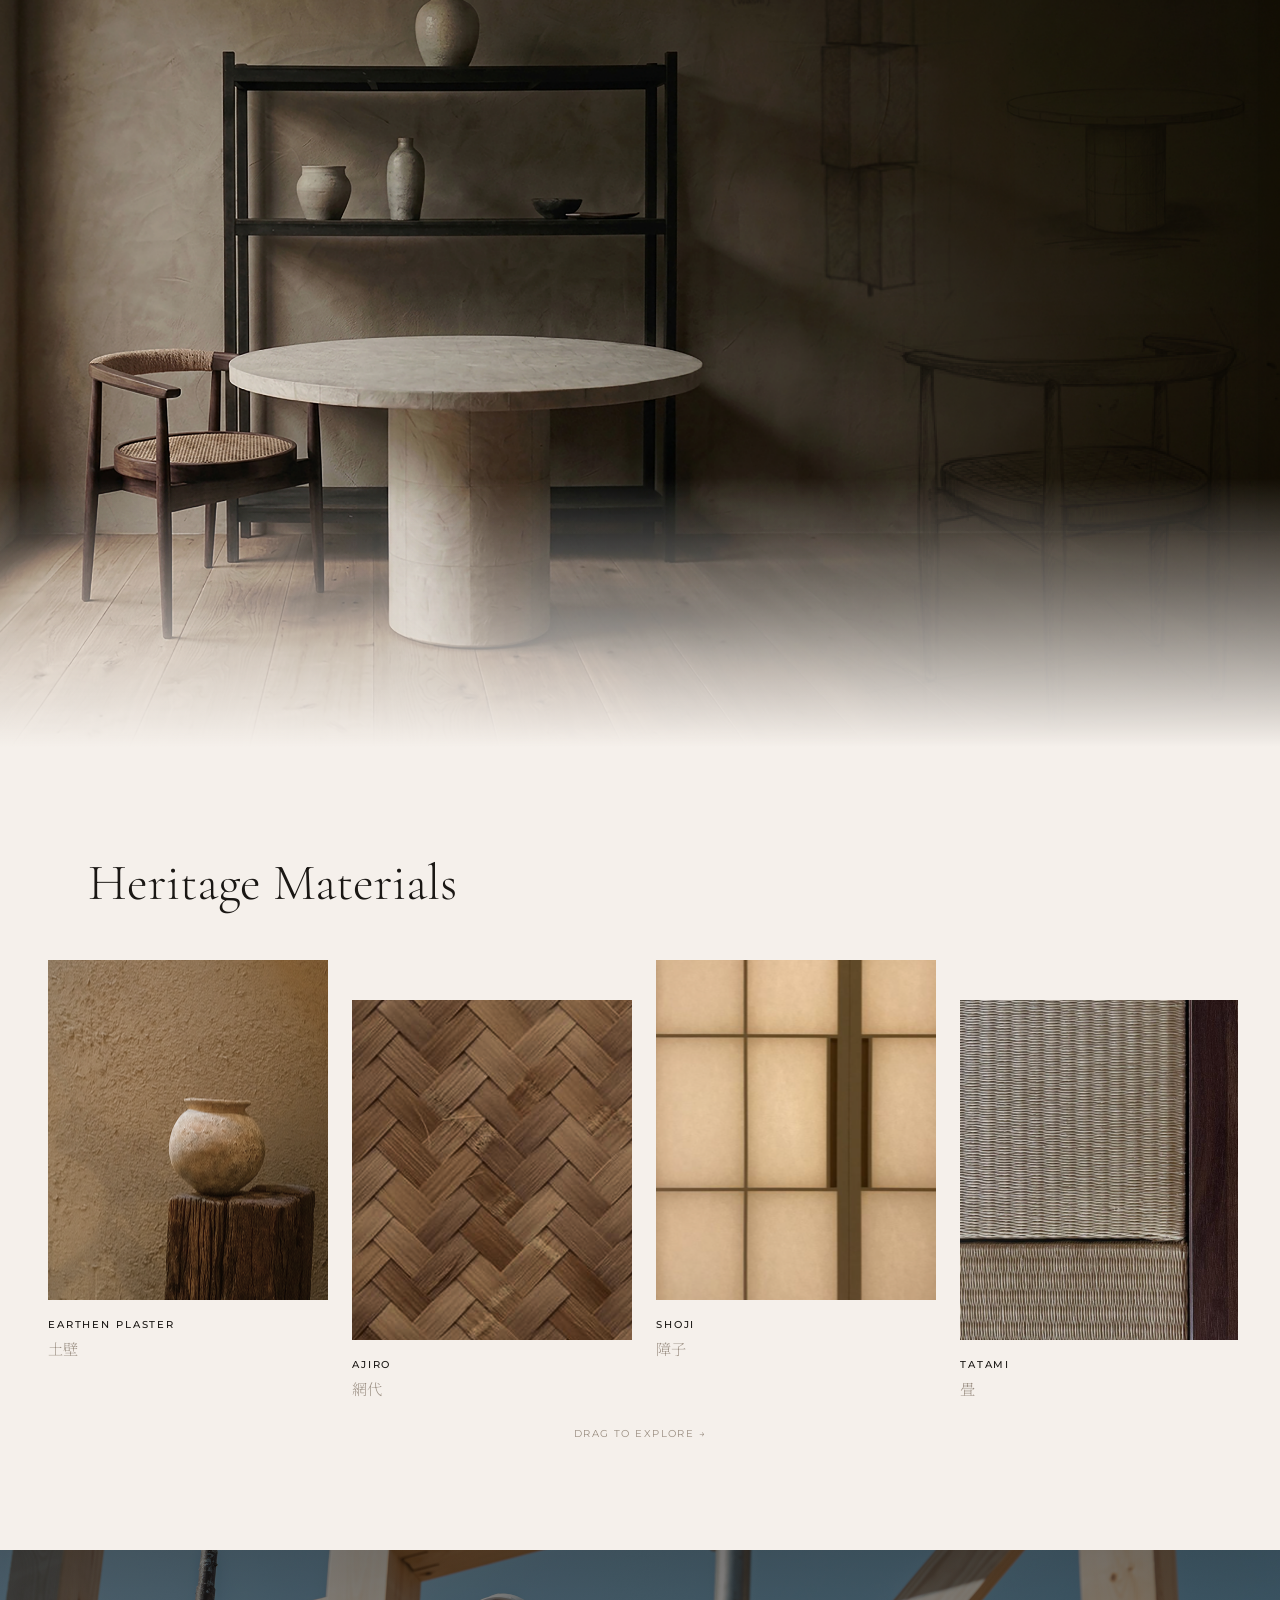
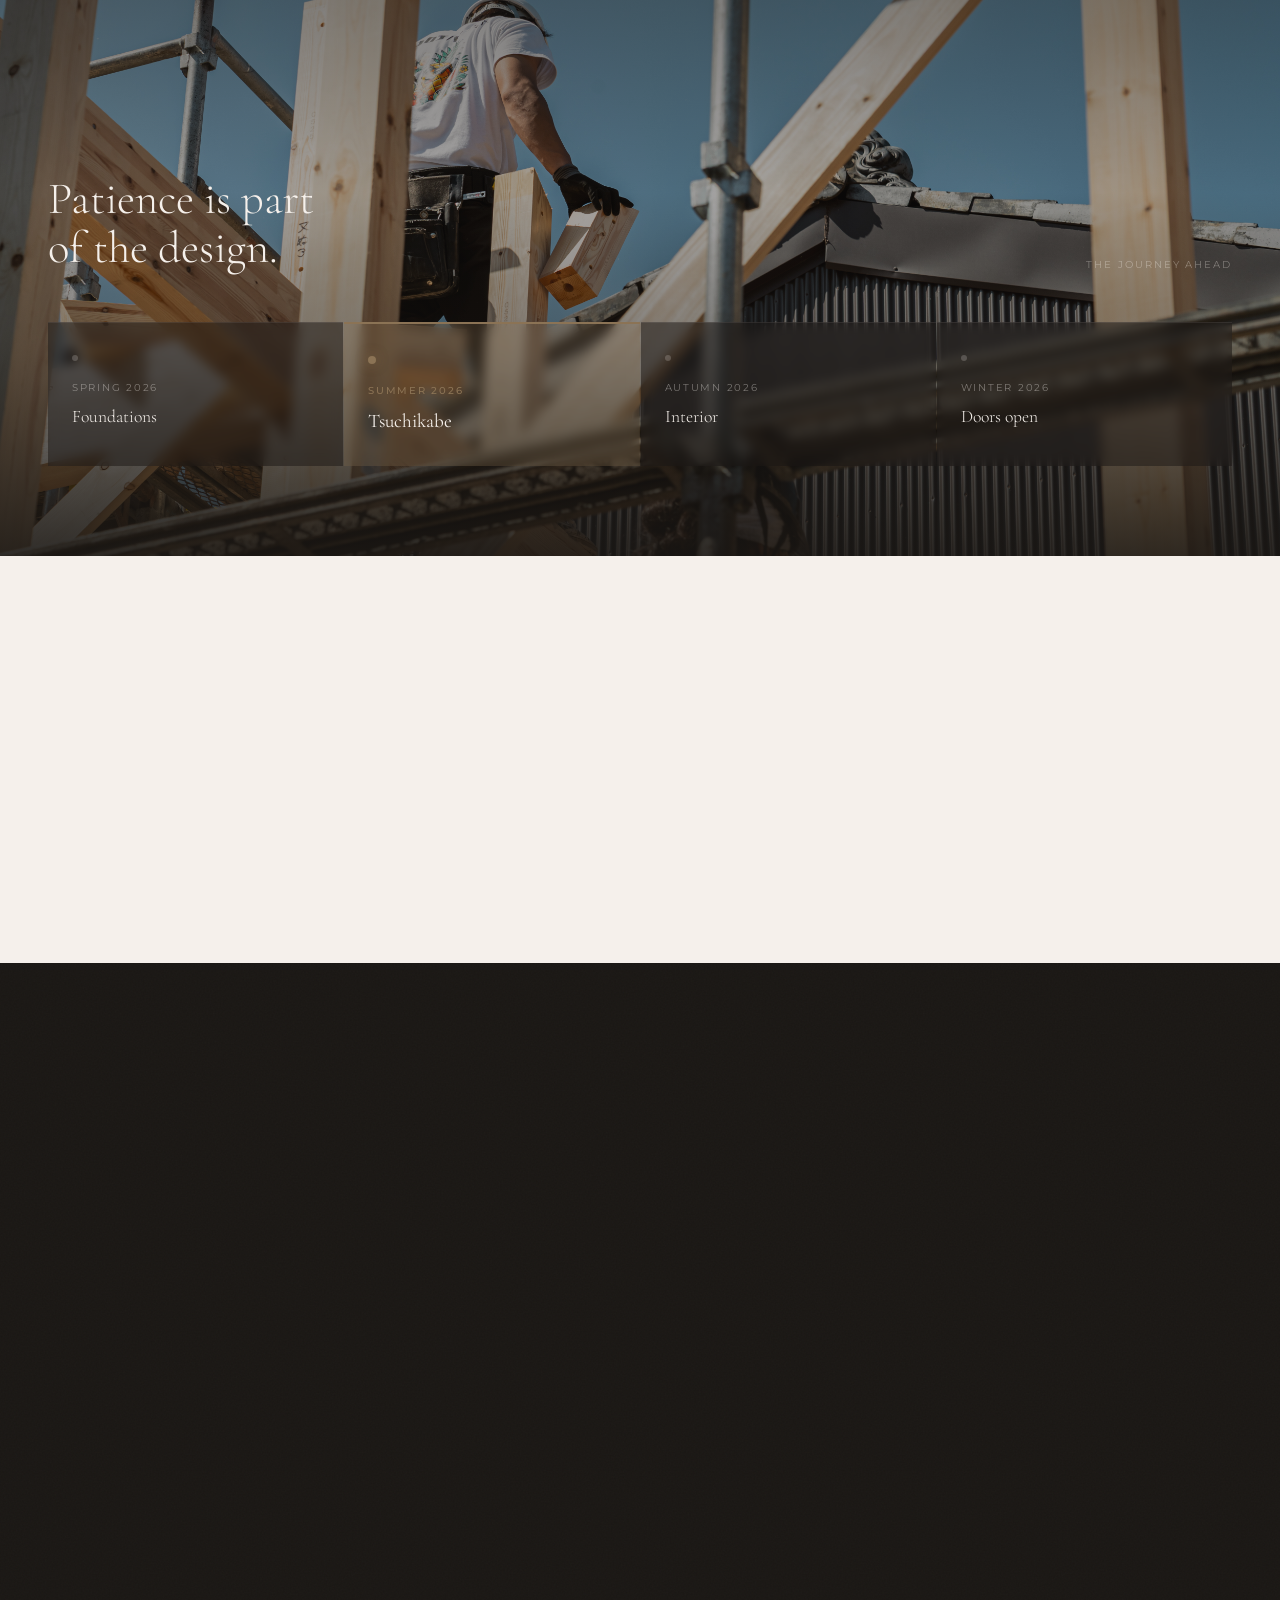
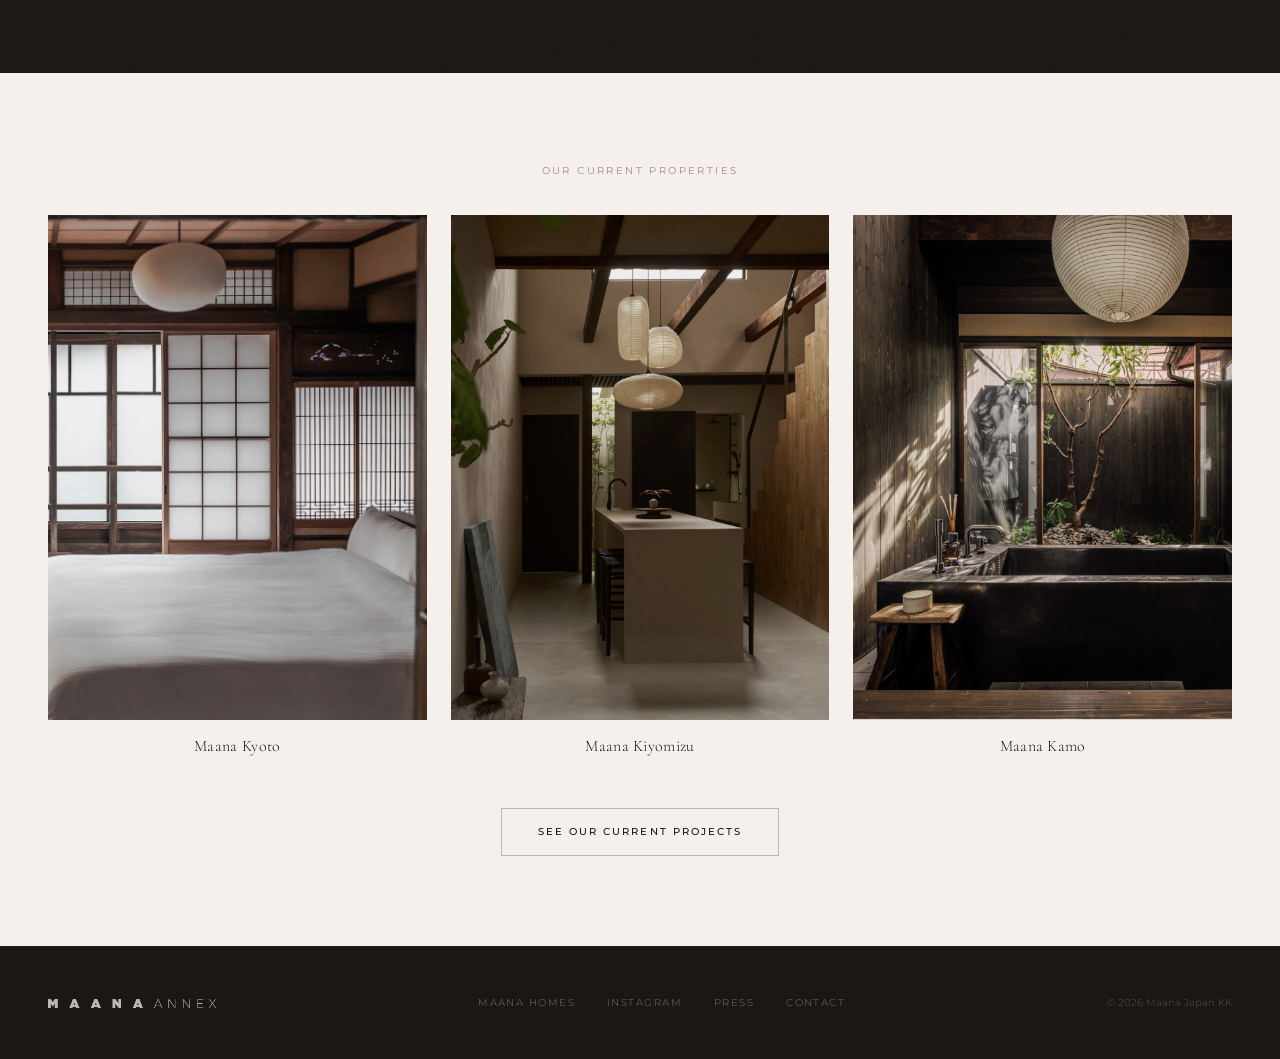
==== commit 0b52338e: "Update location copy, rename Karimoku to Original Furniture Collection" ====
--- a/index.html
+++ b/index.html
@@ -692,7 +692,7 @@
     <div class="furniture-image"></div>
     <div class="furniture-text">
       <div class="furniture-text-inner reveal">
-        <h2 class="furniture-title">Karimoku Case<br>&times; Maana</h2>
+        <h2 class="furniture-title">Original Furniture<br>Collection</h2>
       </div>
     </div>
   </div>
@@ -777,7 +777,7 @@
 <!-- ═══ LOCATION ═══ -->
 <section class="location reveal">
   <p class="location-caption">Location</p>
-  <p class="location-text">Tucked away in Tambaguchi, a quiet neighborhood away from the tourist crowds. A place for local gems and living amongst the locals.</p>
+  <p class="location-text">It feels like a full circle to return to the same humble street where our journey began, with the Annex sitting right next door to our very first project, Maana Kyoto.</p>
 </section>
 
 <!-- ═══ WAITLIST (bottom) ═══ -->
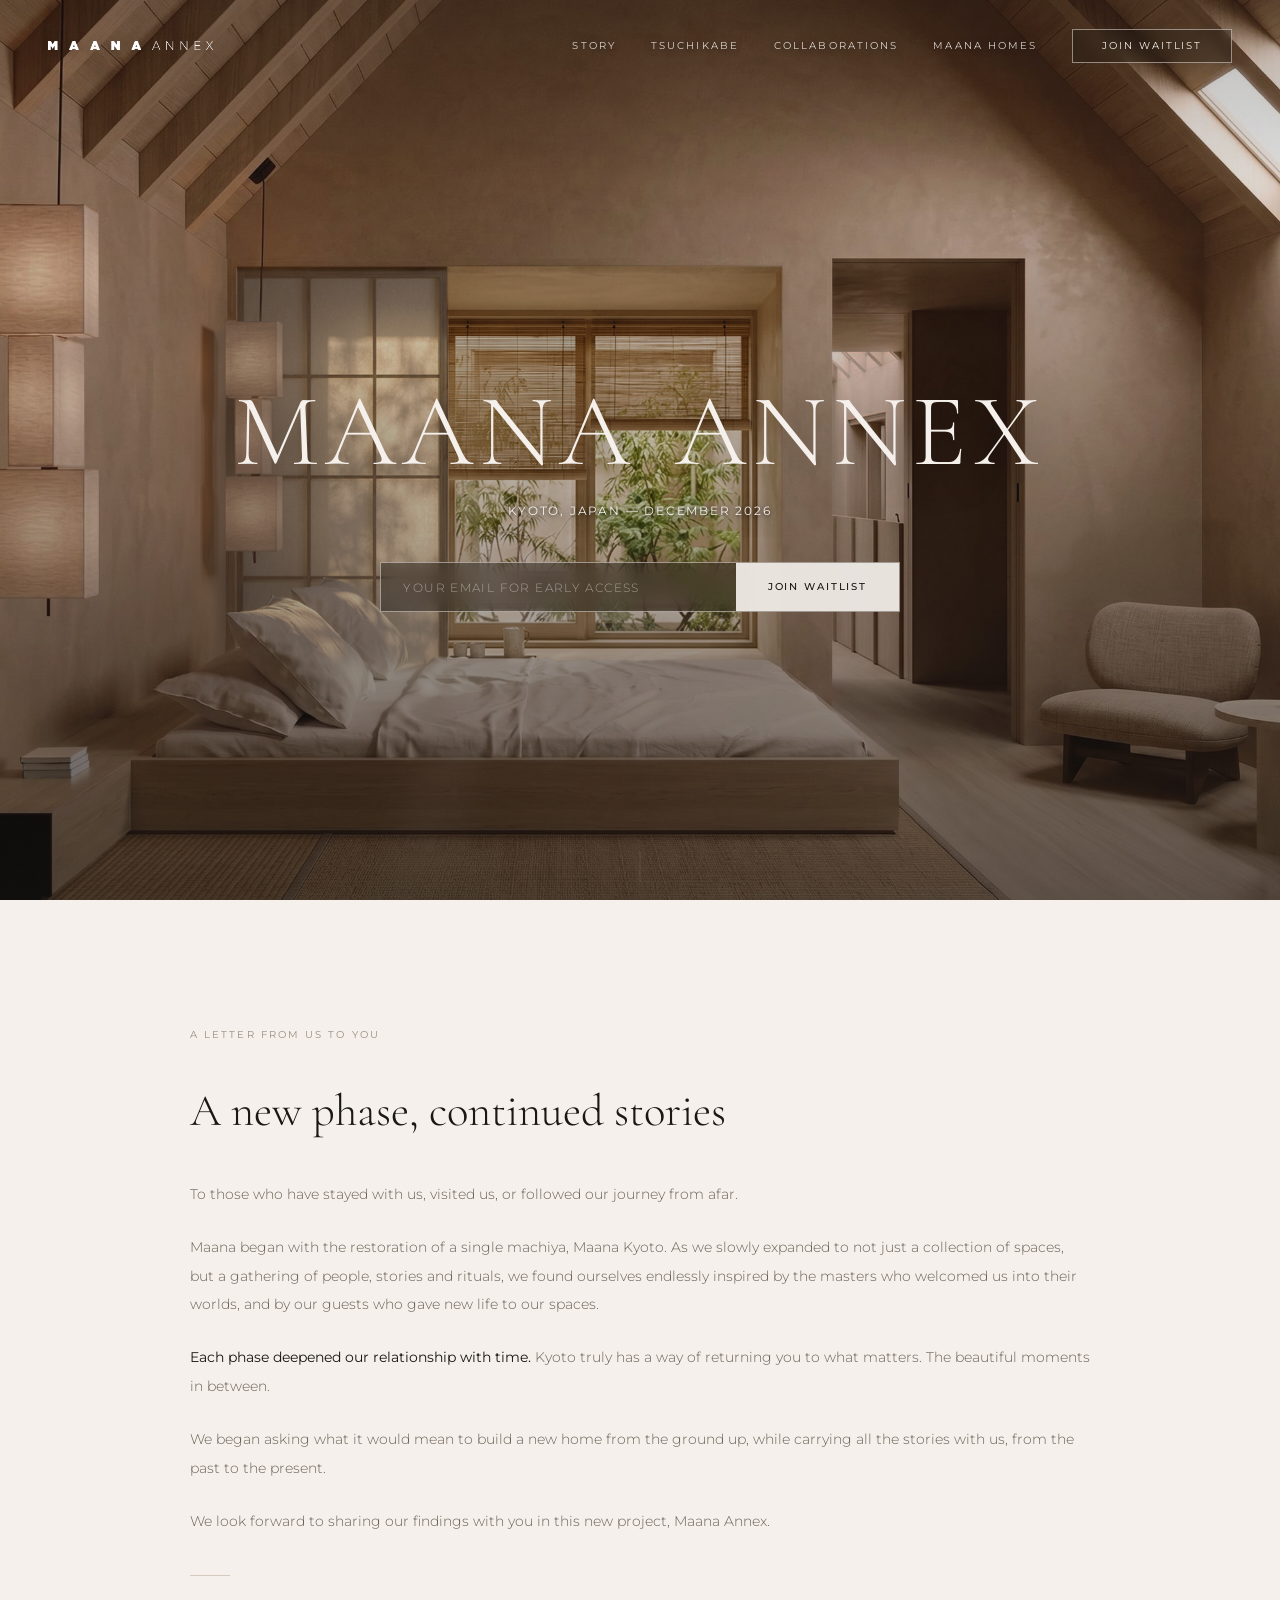
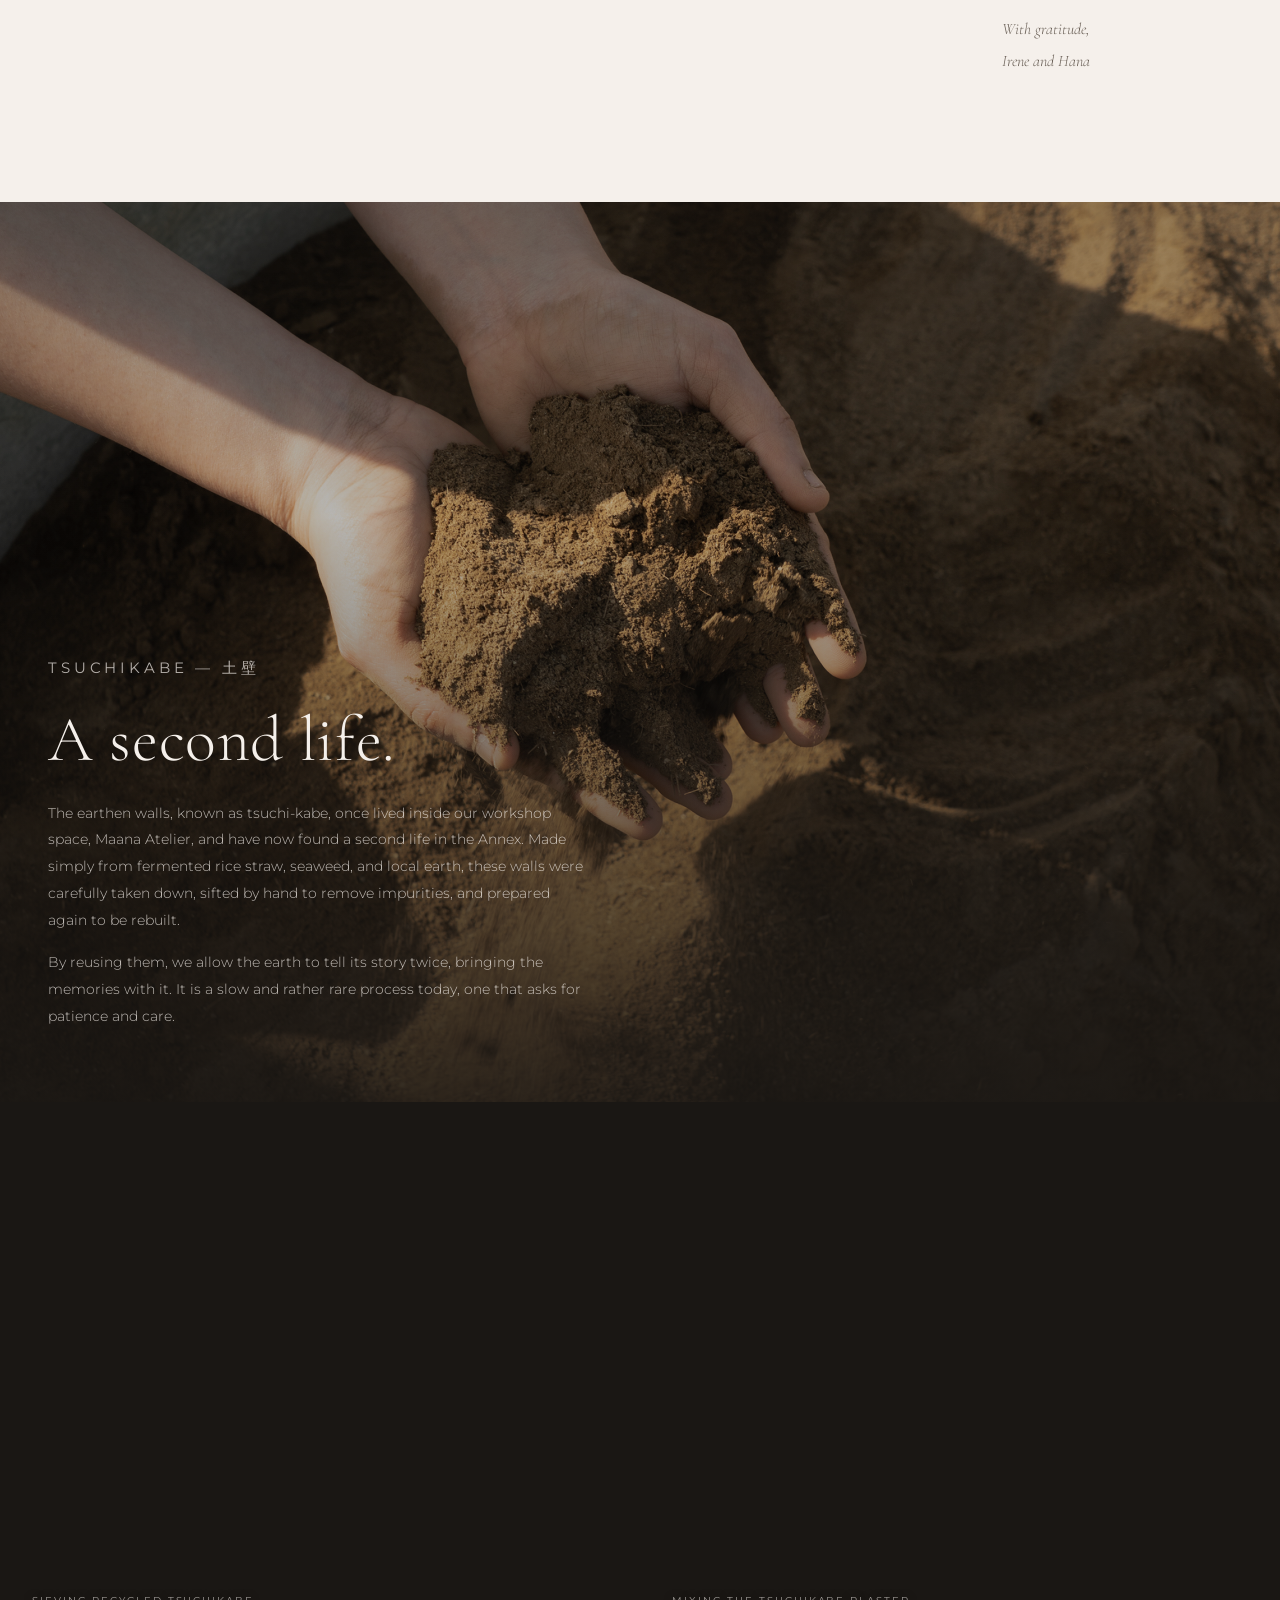
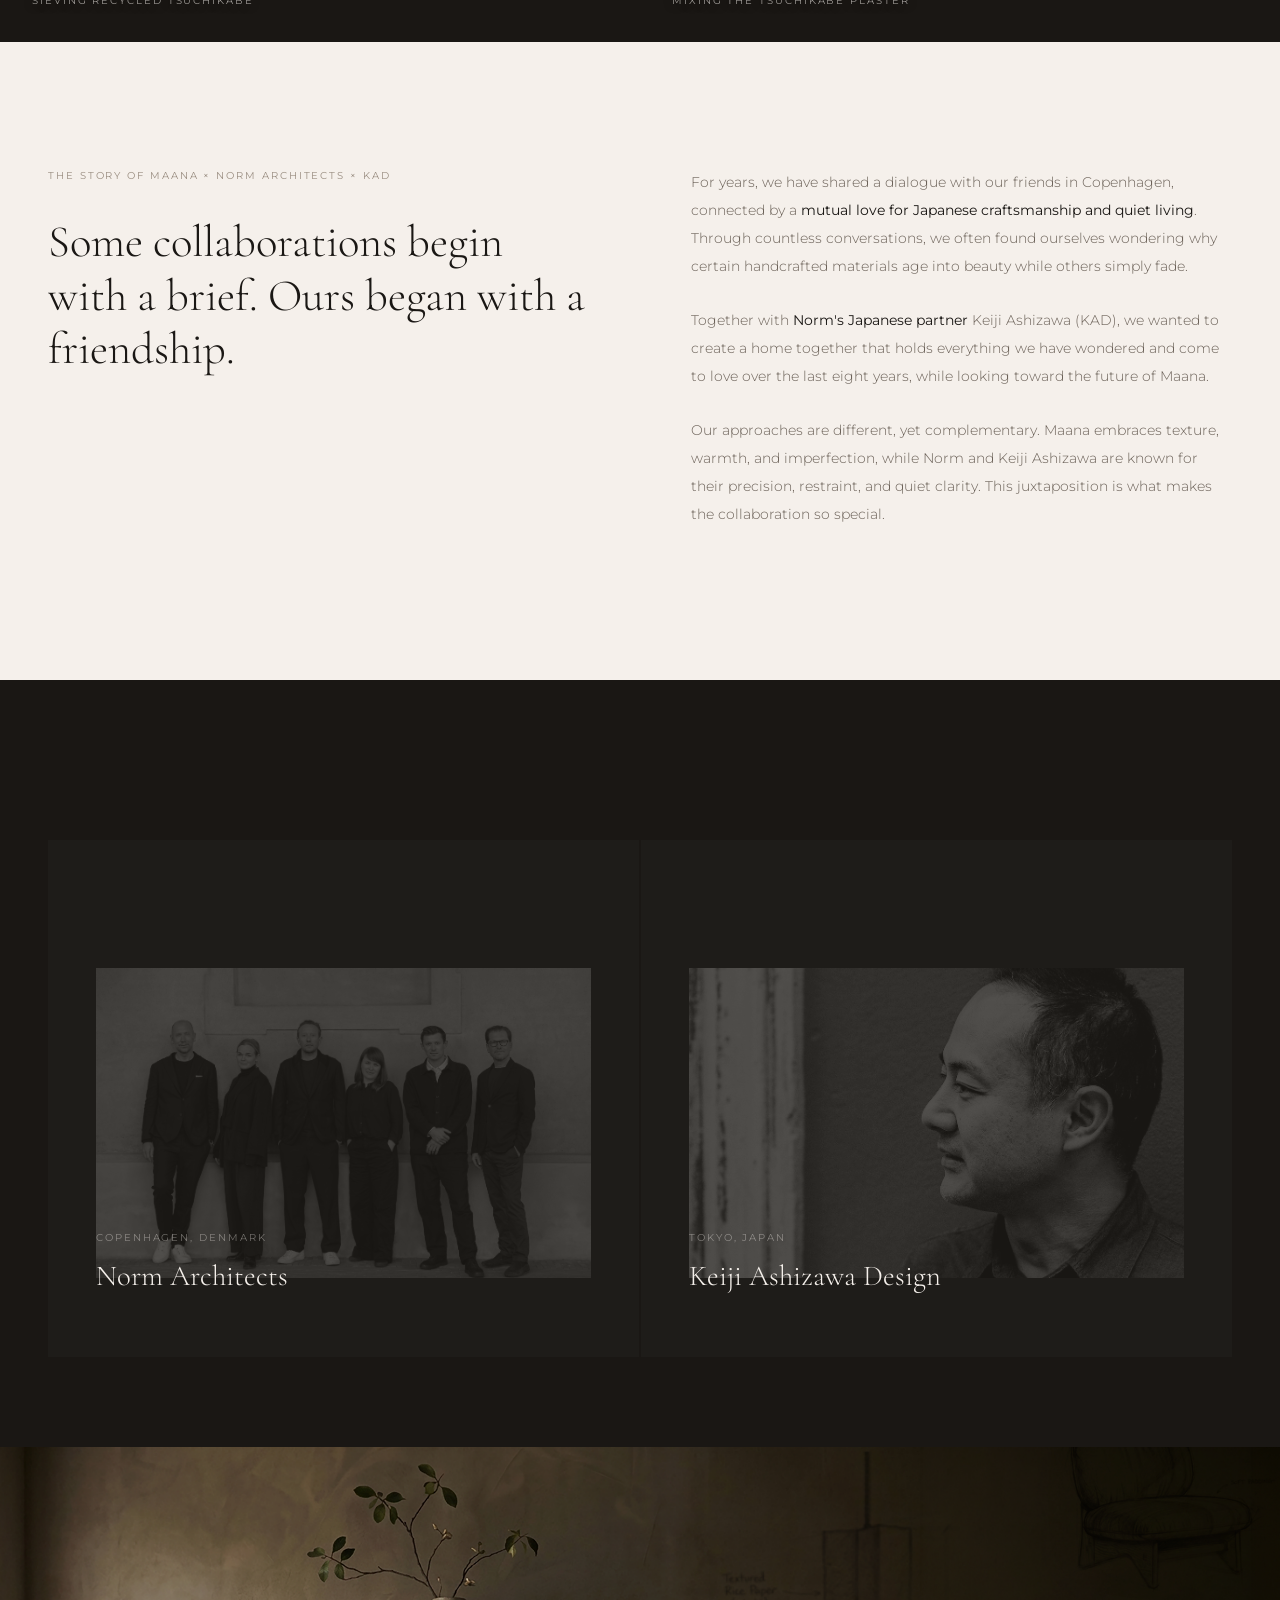
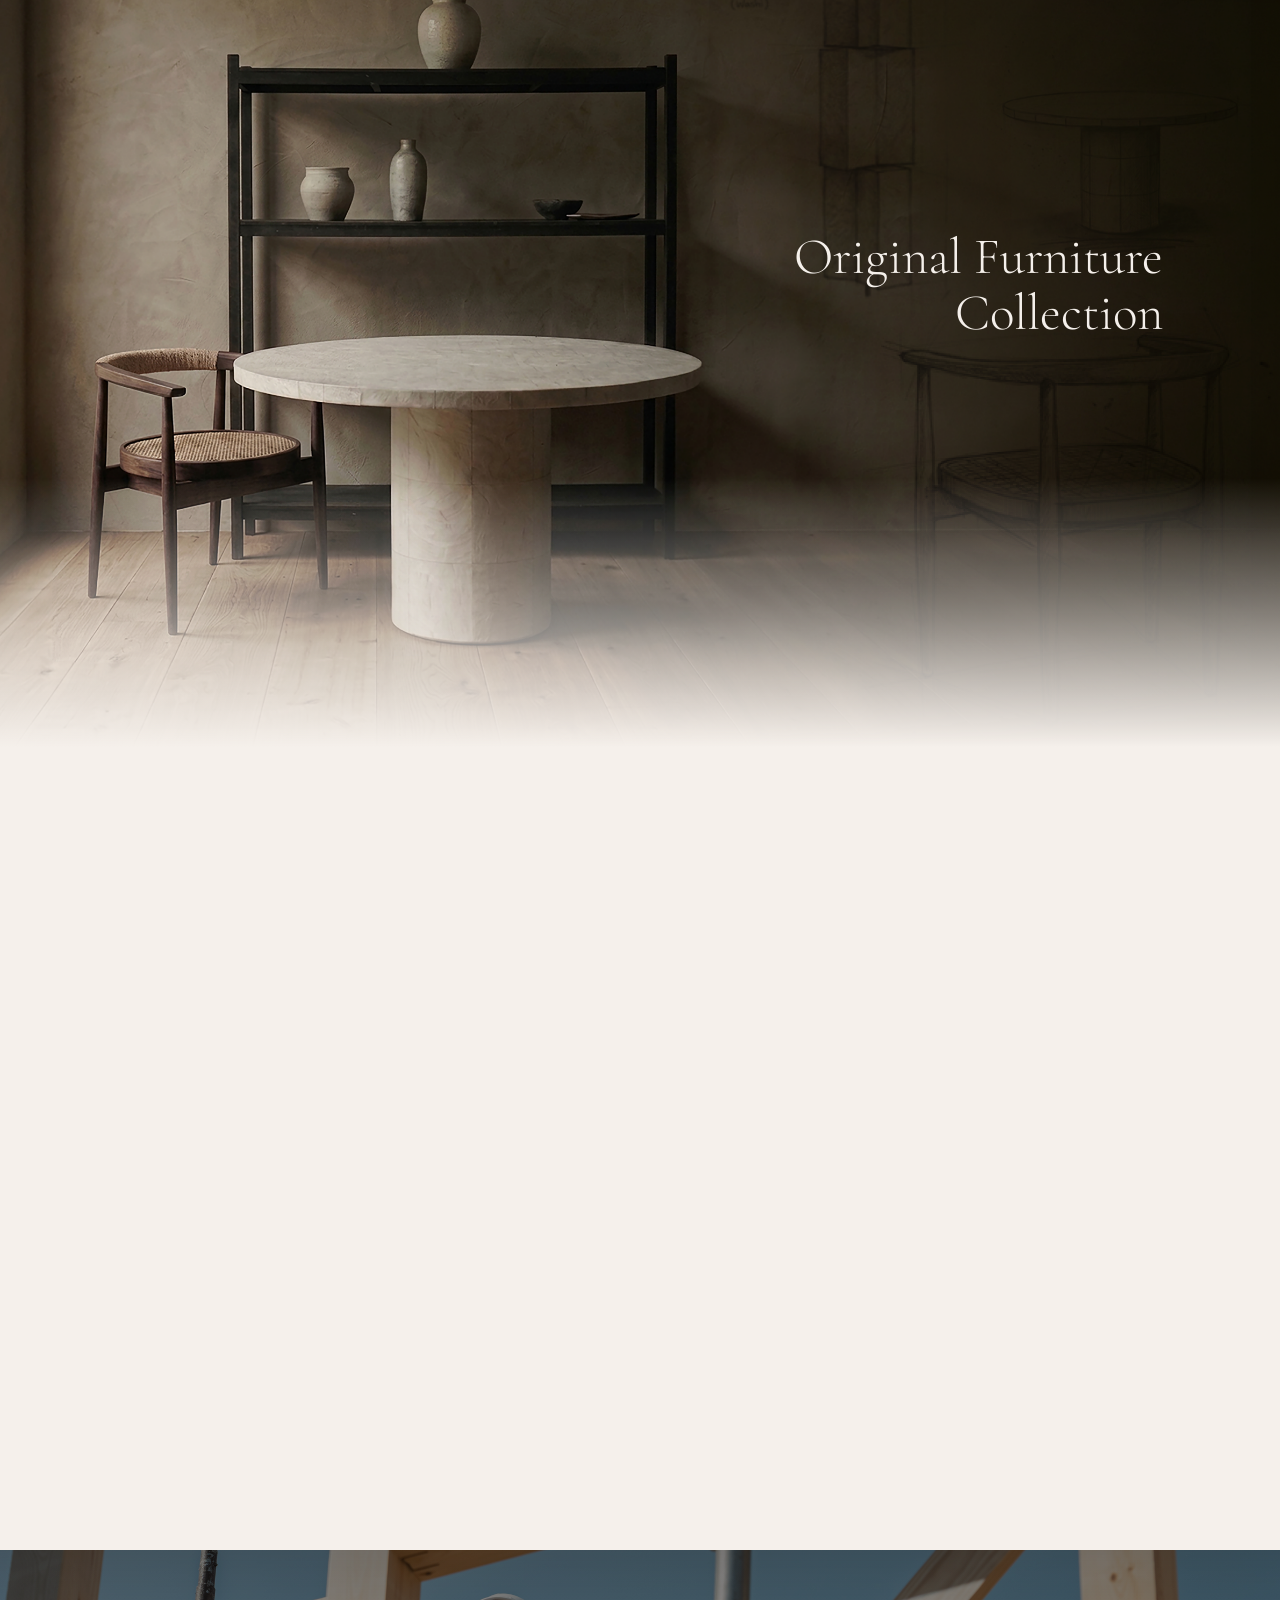
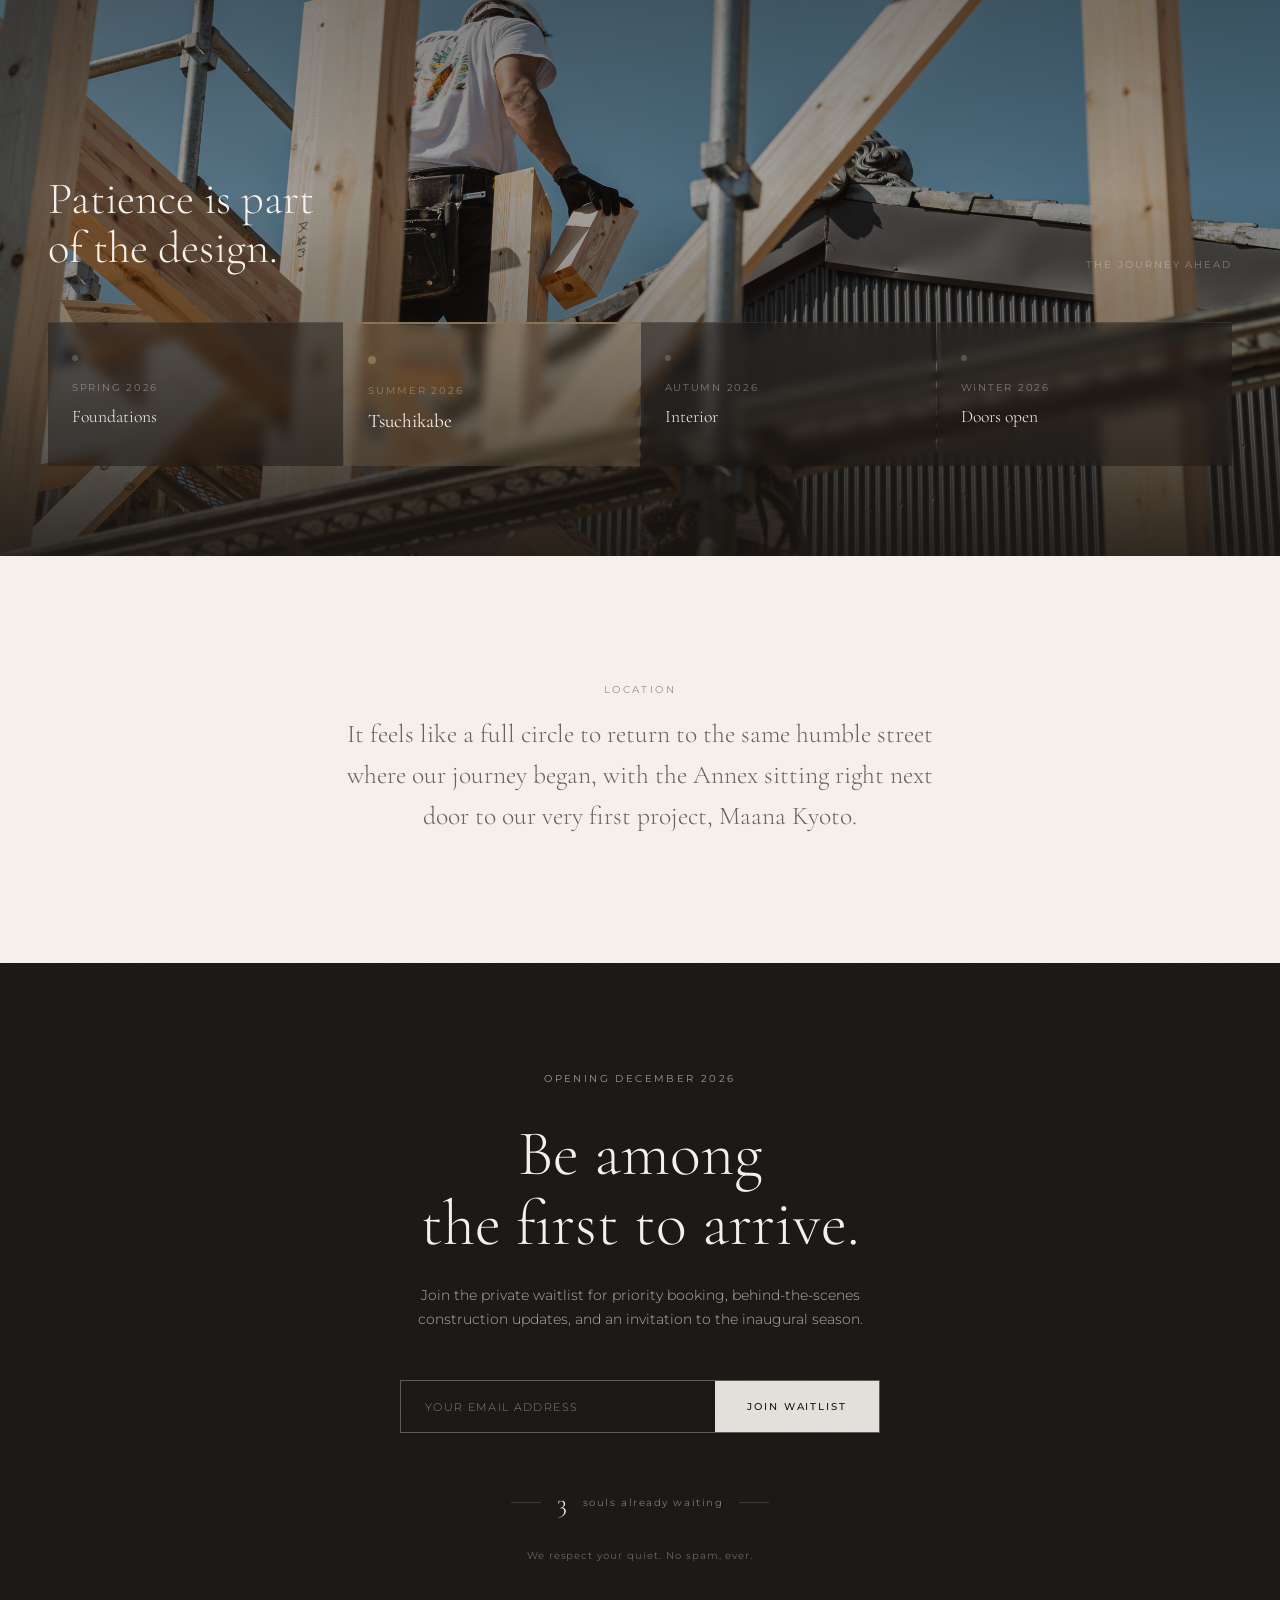
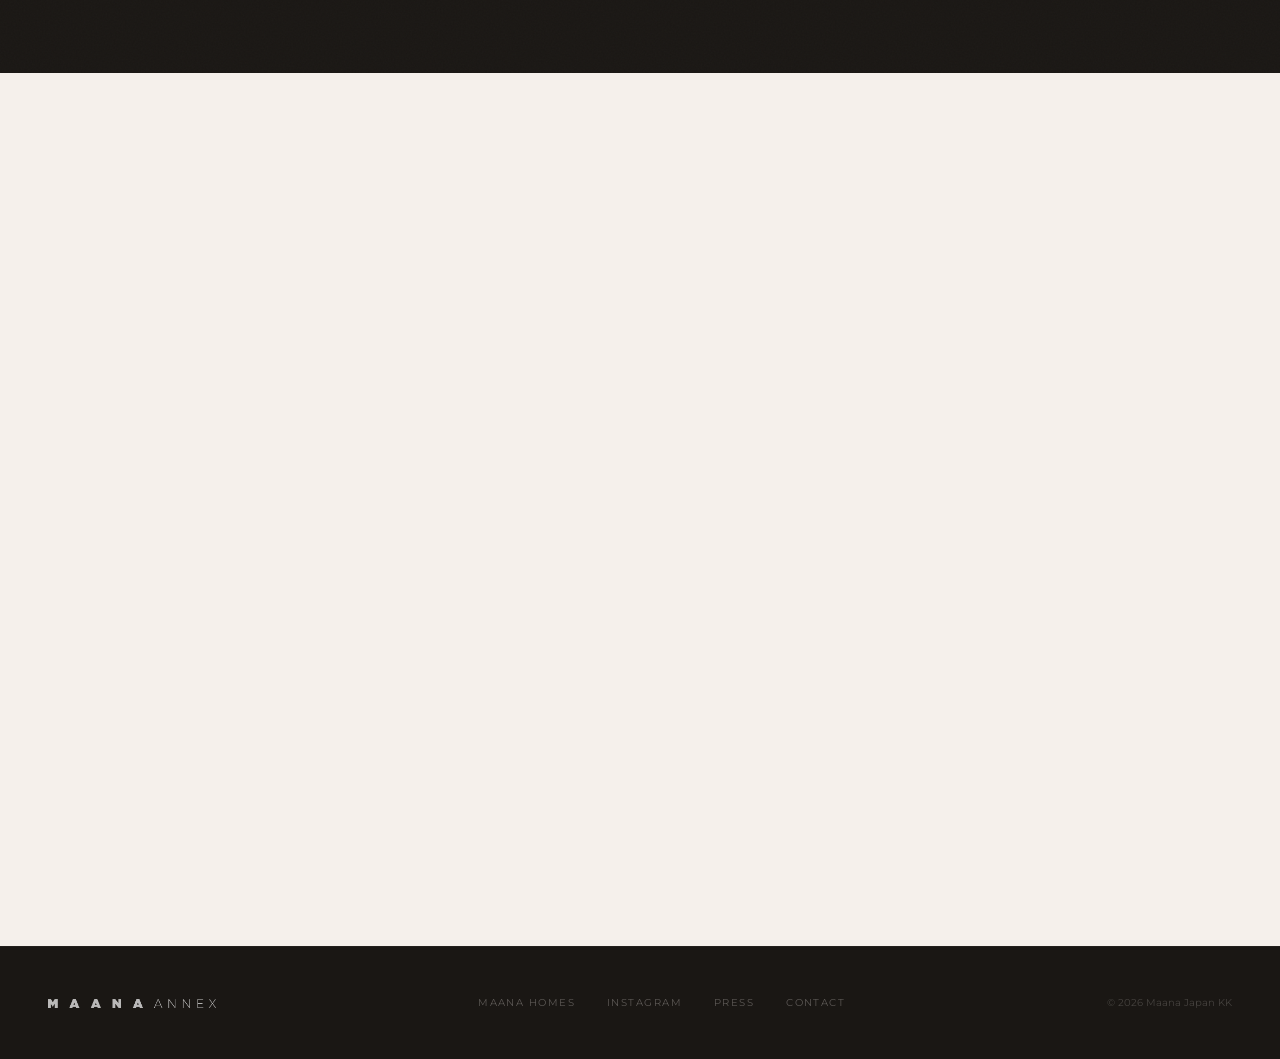
==== commit c08edab8: "Show drag-to-explore hint only on tablet widths" ====
--- a/index.html
+++ b/index.html
@@ -248,7 +248,8 @@
 .material-card:hover .material-card-img-inner{transform:scale(1.06)}
 .material-card-en{font-family:var(--sans);font-weight:500;font-size:.65rem;letter-spacing:.18em;text-transform:uppercase;color:var(--text)}
 .material-card-jp{font-family:var(--jp);font-weight:200;font-size:.95rem;color:var(--text-muted);margin-top:.15rem}
-.materials-hint{font-family:var(--sans);font-size:.6rem;letter-spacing:.15em;text-transform:uppercase;color:var(--text-muted);text-align:center;margin-top:1.5rem}
+.materials-hint{display:none;font-family:var(--sans);font-size:.6rem;letter-spacing:.15em;text-transform:uppercase;color:var(--text-muted);text-align:center;margin-top:1.5rem}
+@media(min-width:969px) and (max-width:1280px){.materials-hint{display:block}}
 
 /* ═══ CONSTRUCTION + TIMELINE (combined) ═══ */
 .construction-timeline{position:relative;overflow:hidden;background:var(--bg-deep)}
@@ -448,7 +449,6 @@
   .material-card{flex:initial;width:100%}
   .material-card:nth-child(even){margin-top:0}
   .material-card-img{height:200px;margin-bottom:.75rem}
-  .materials-hint{display:none}
 
   /* Timeline — 2×2 grid */
   .timeline-section{padding:clamp(6rem,12vh,10rem) 1.5rem clamp(3rem,6vh,5rem)}
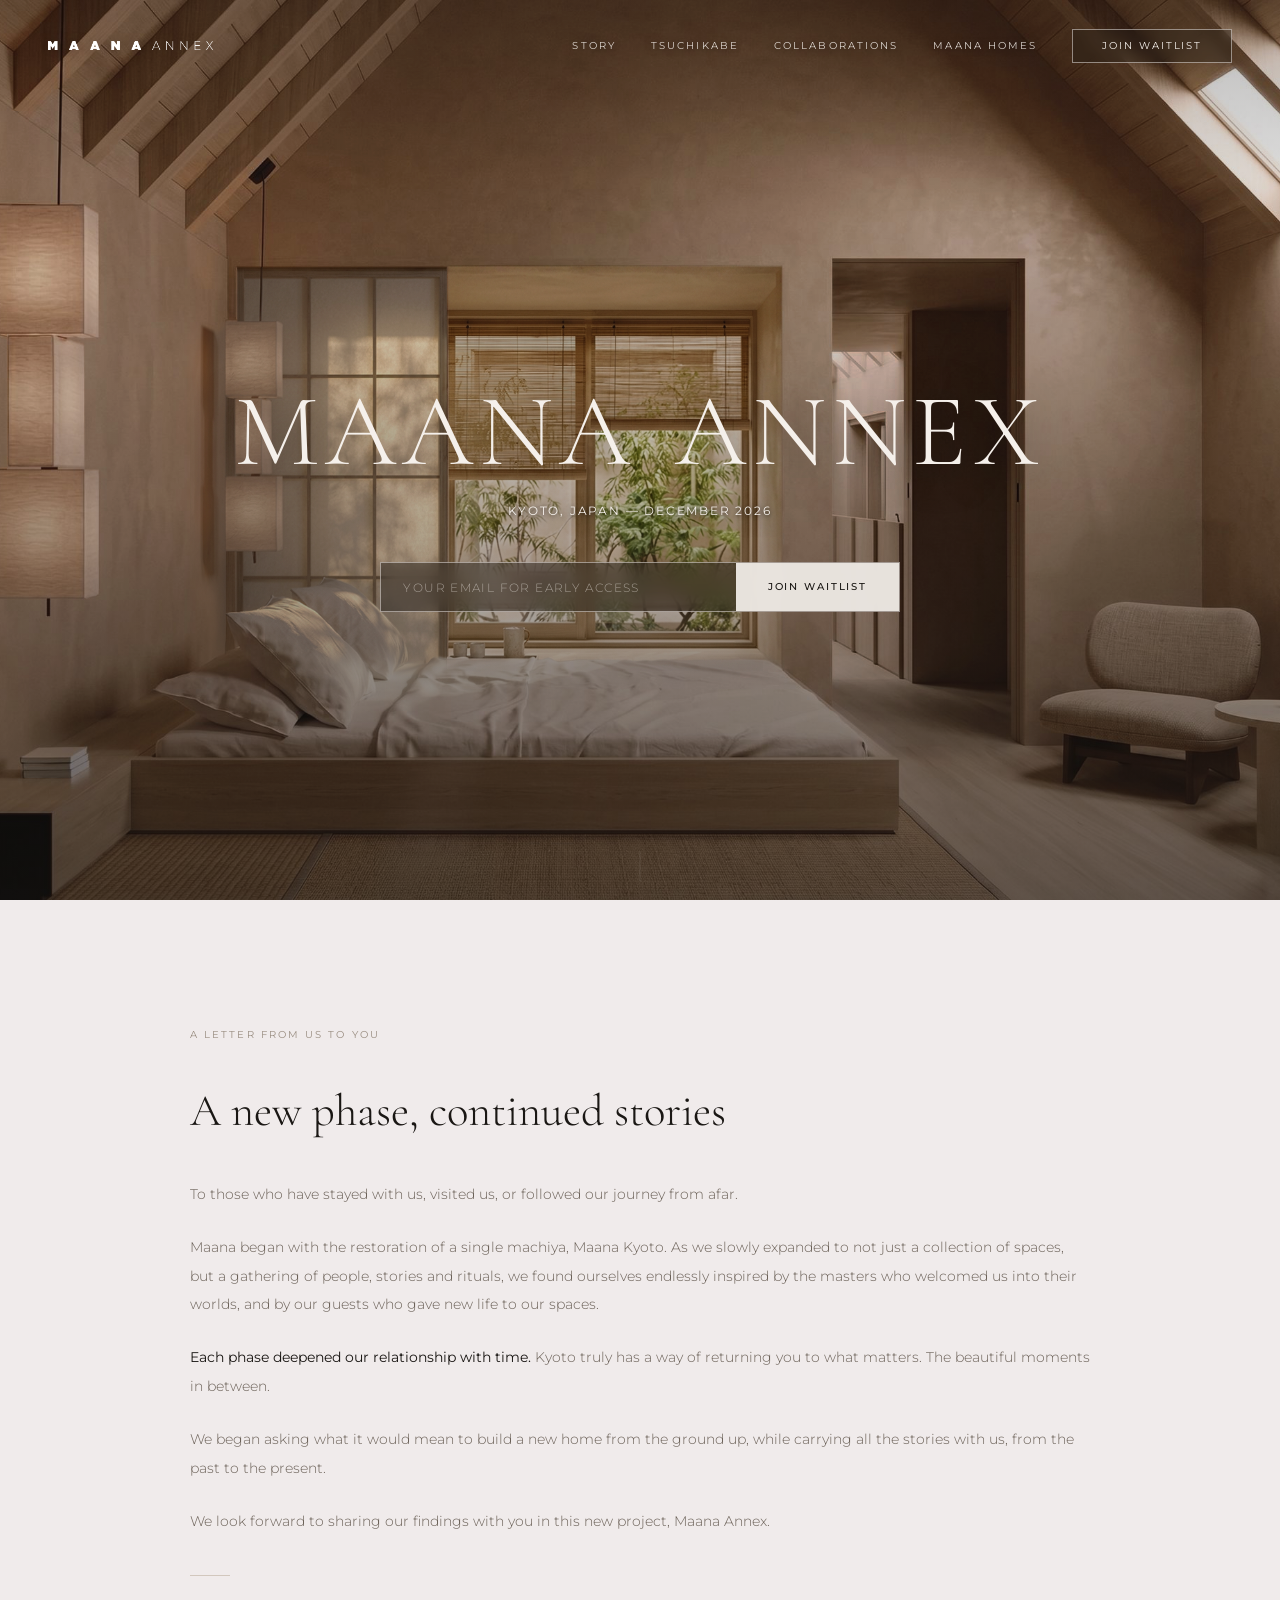
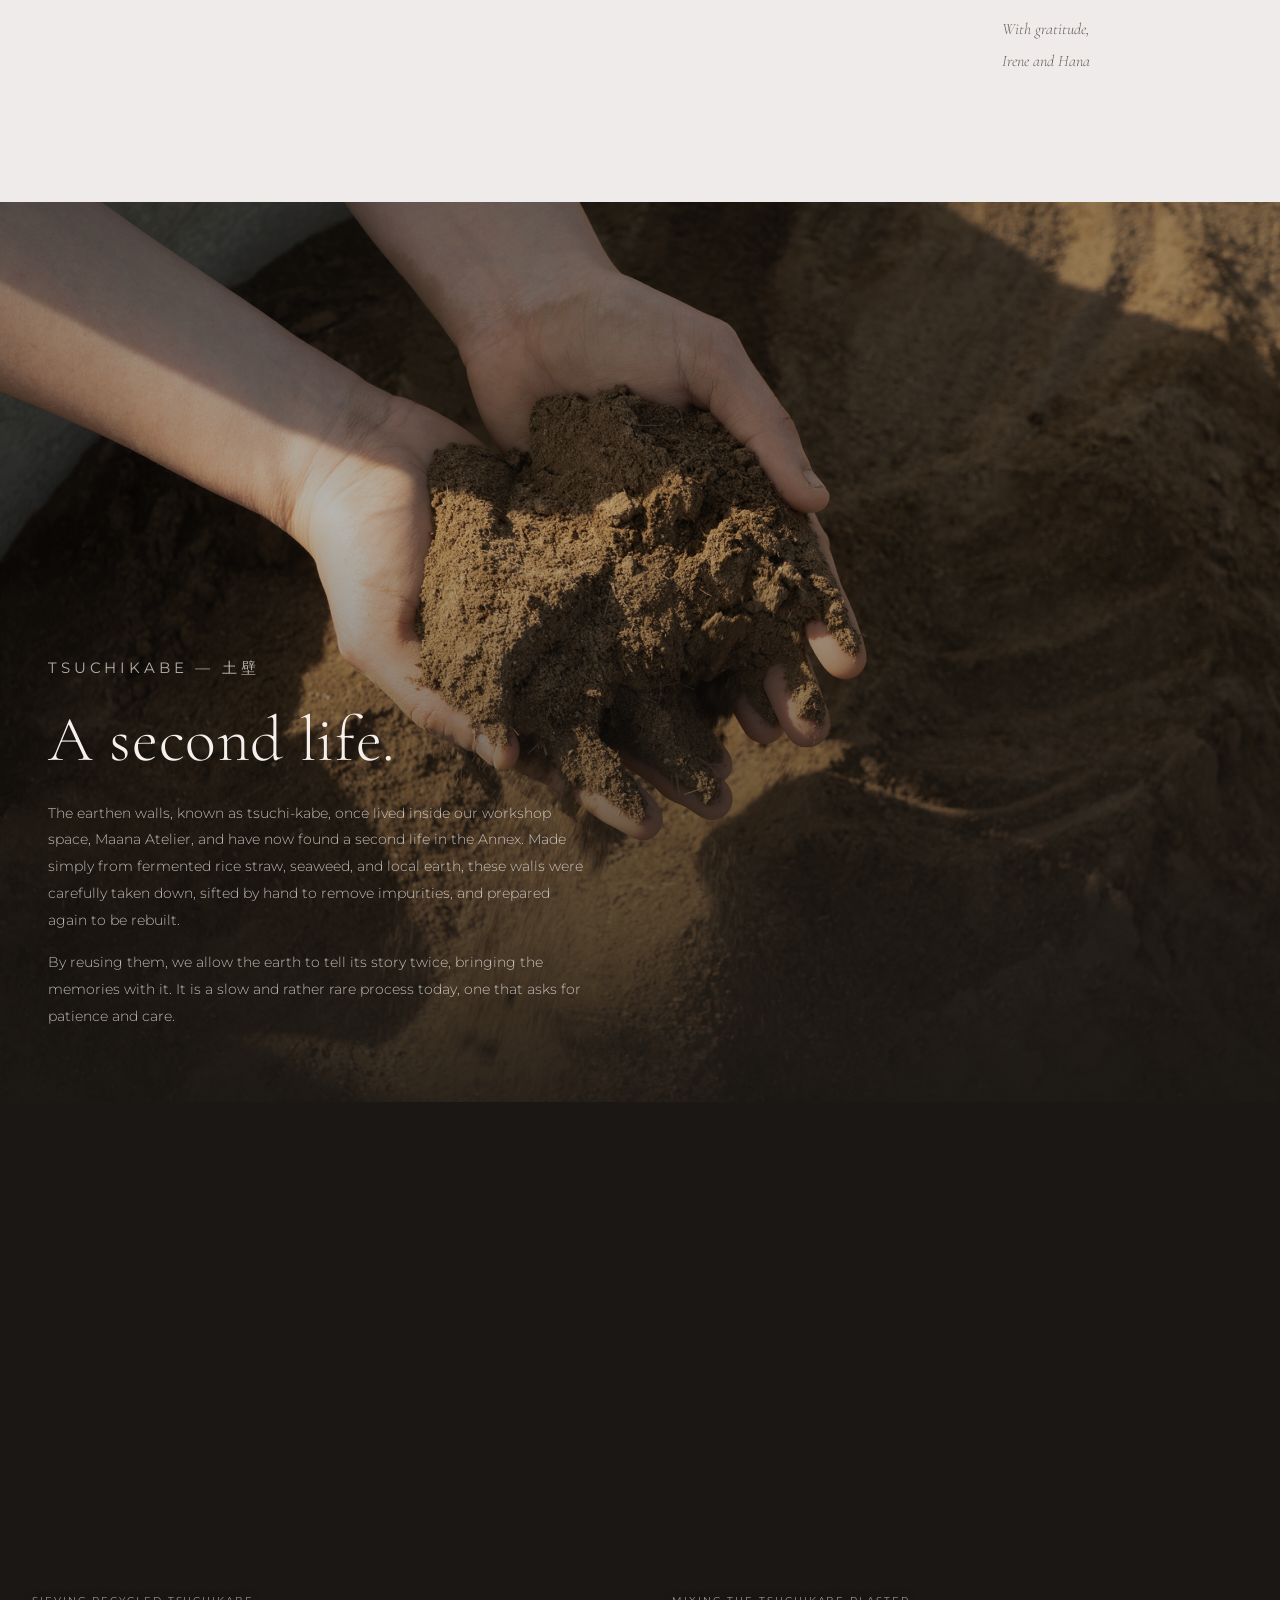
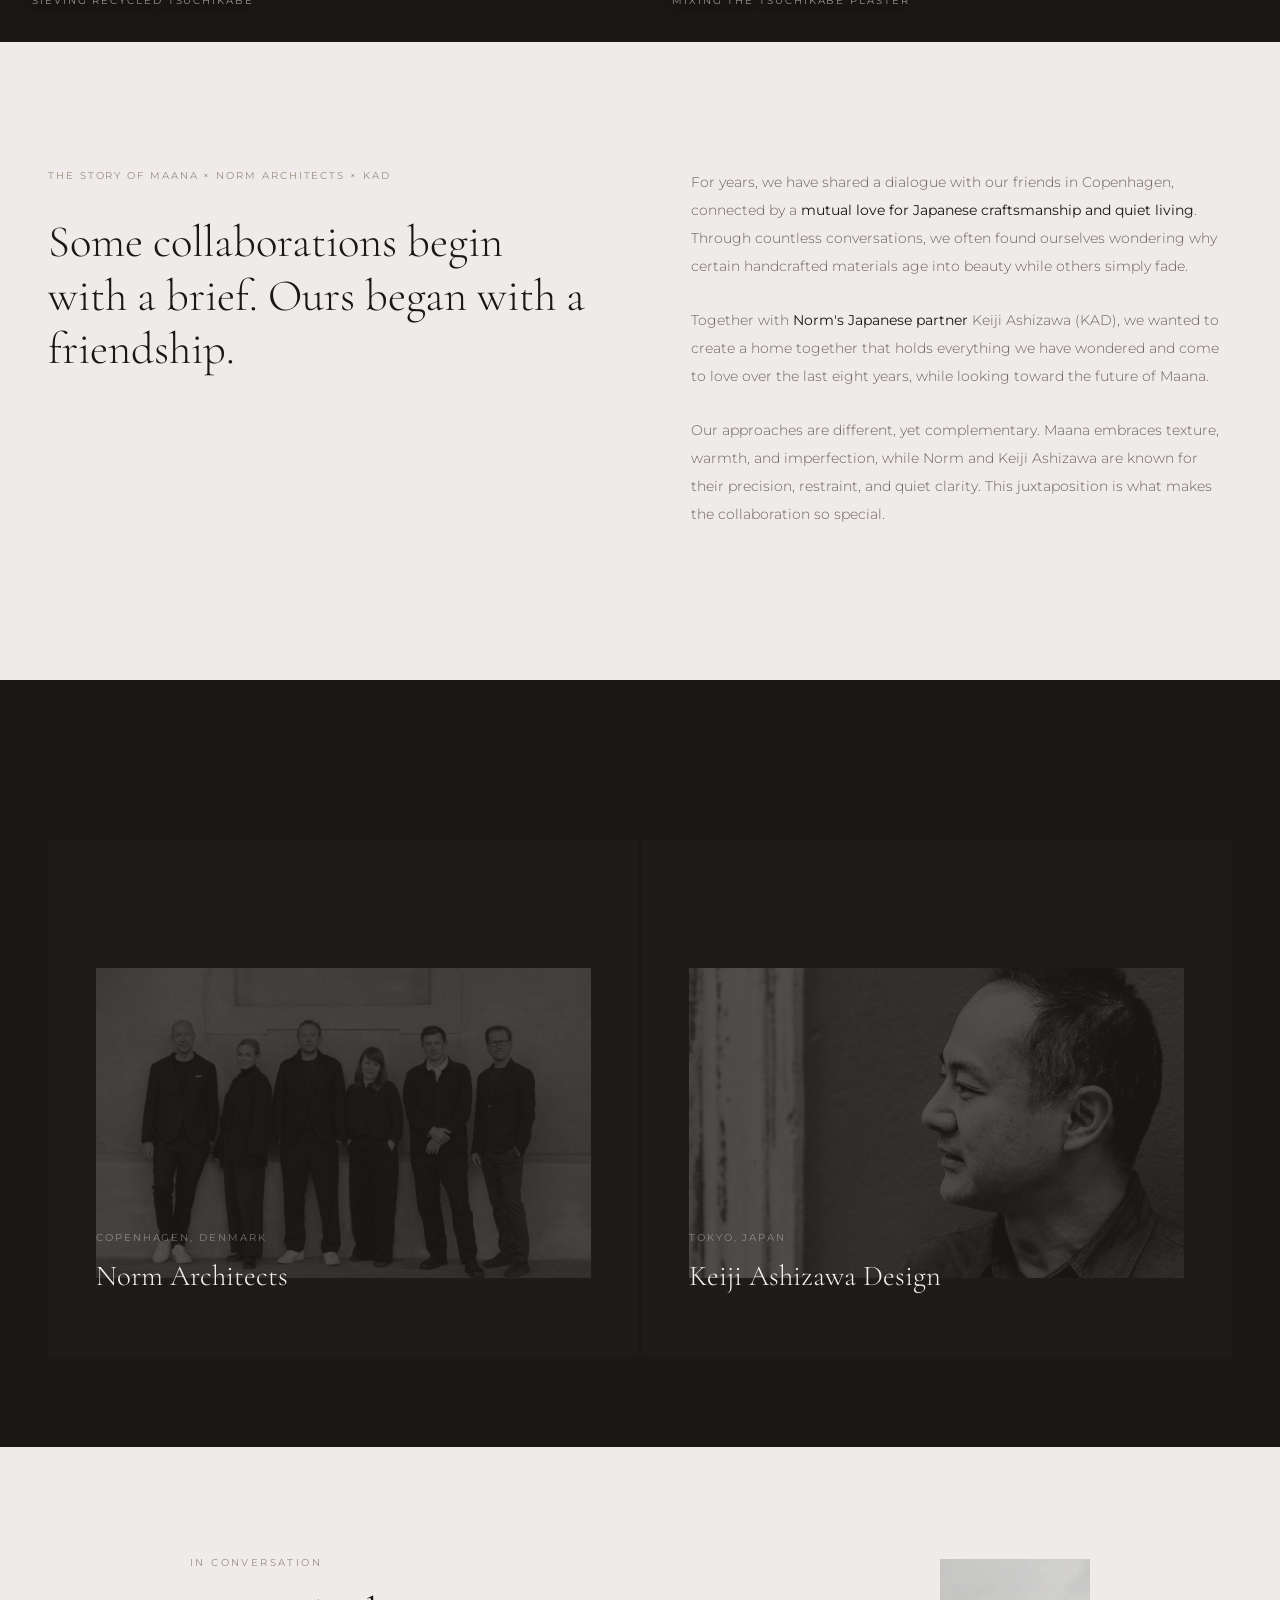
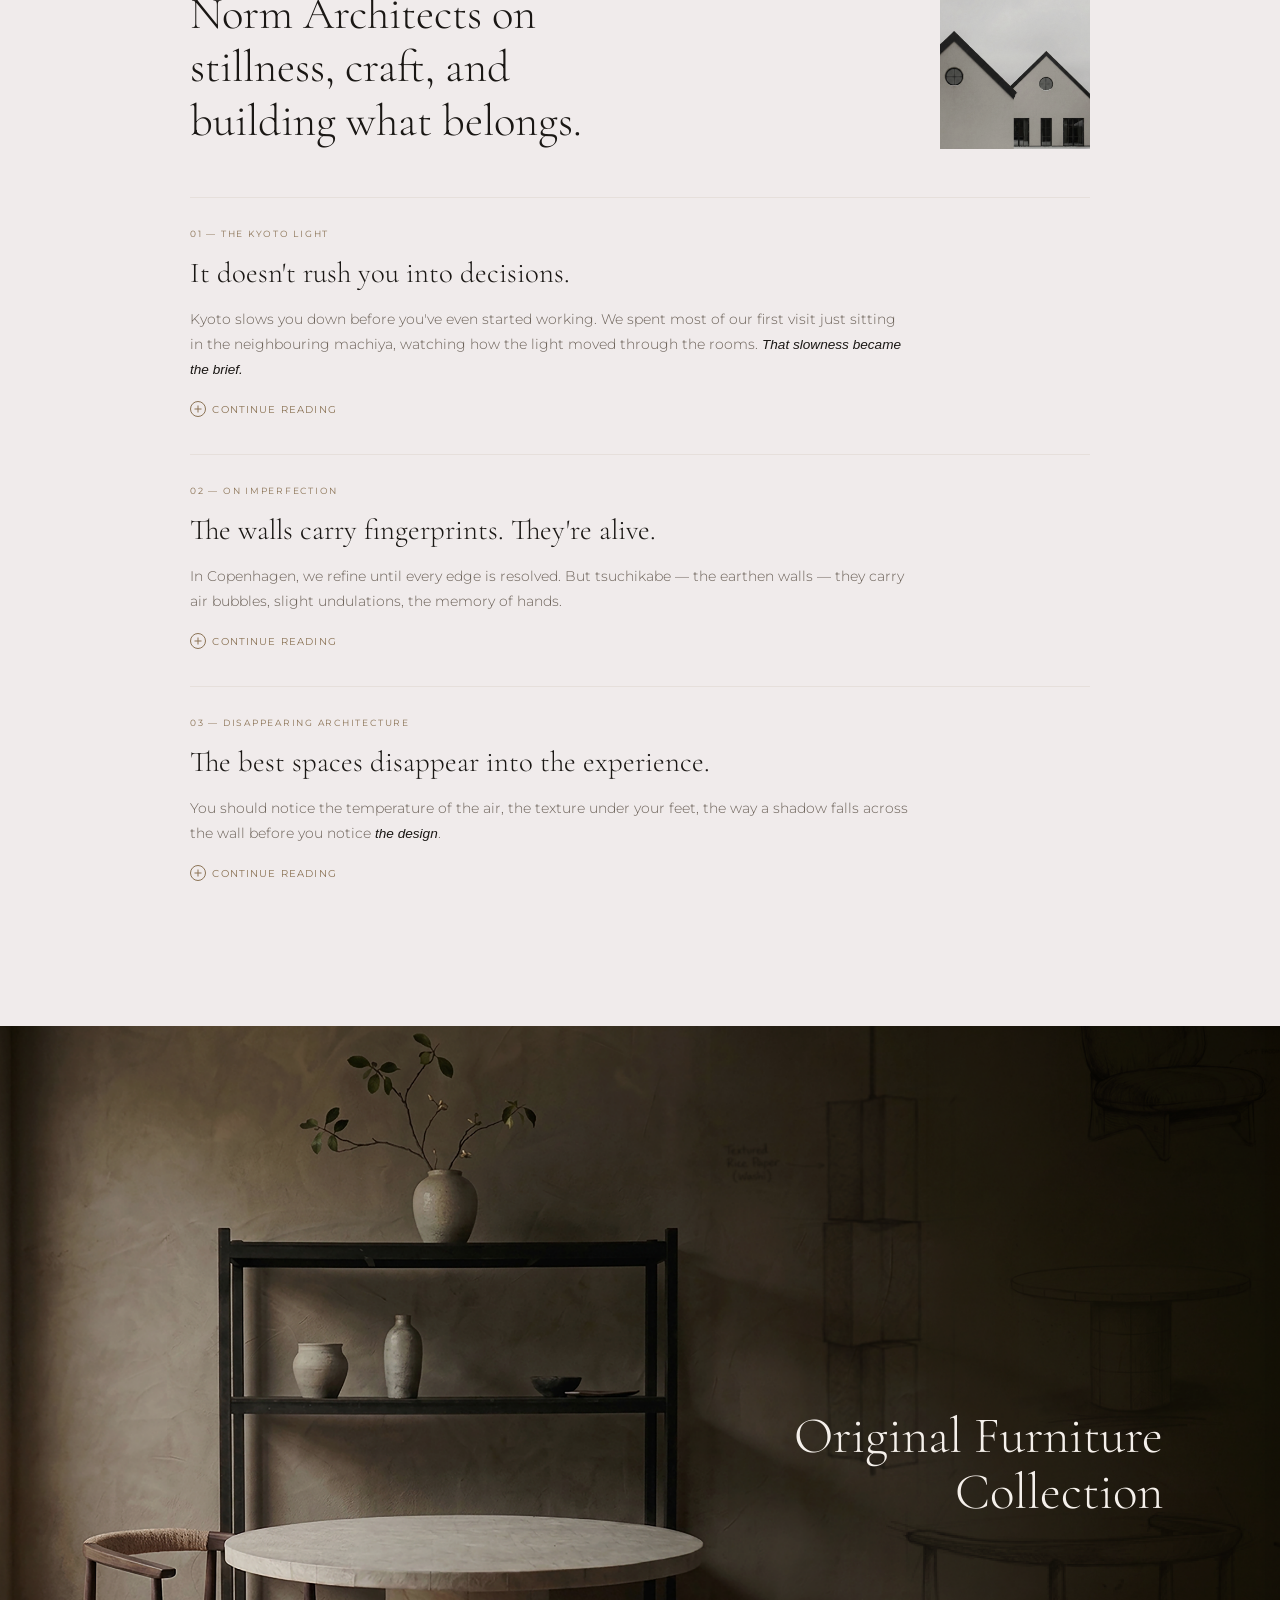
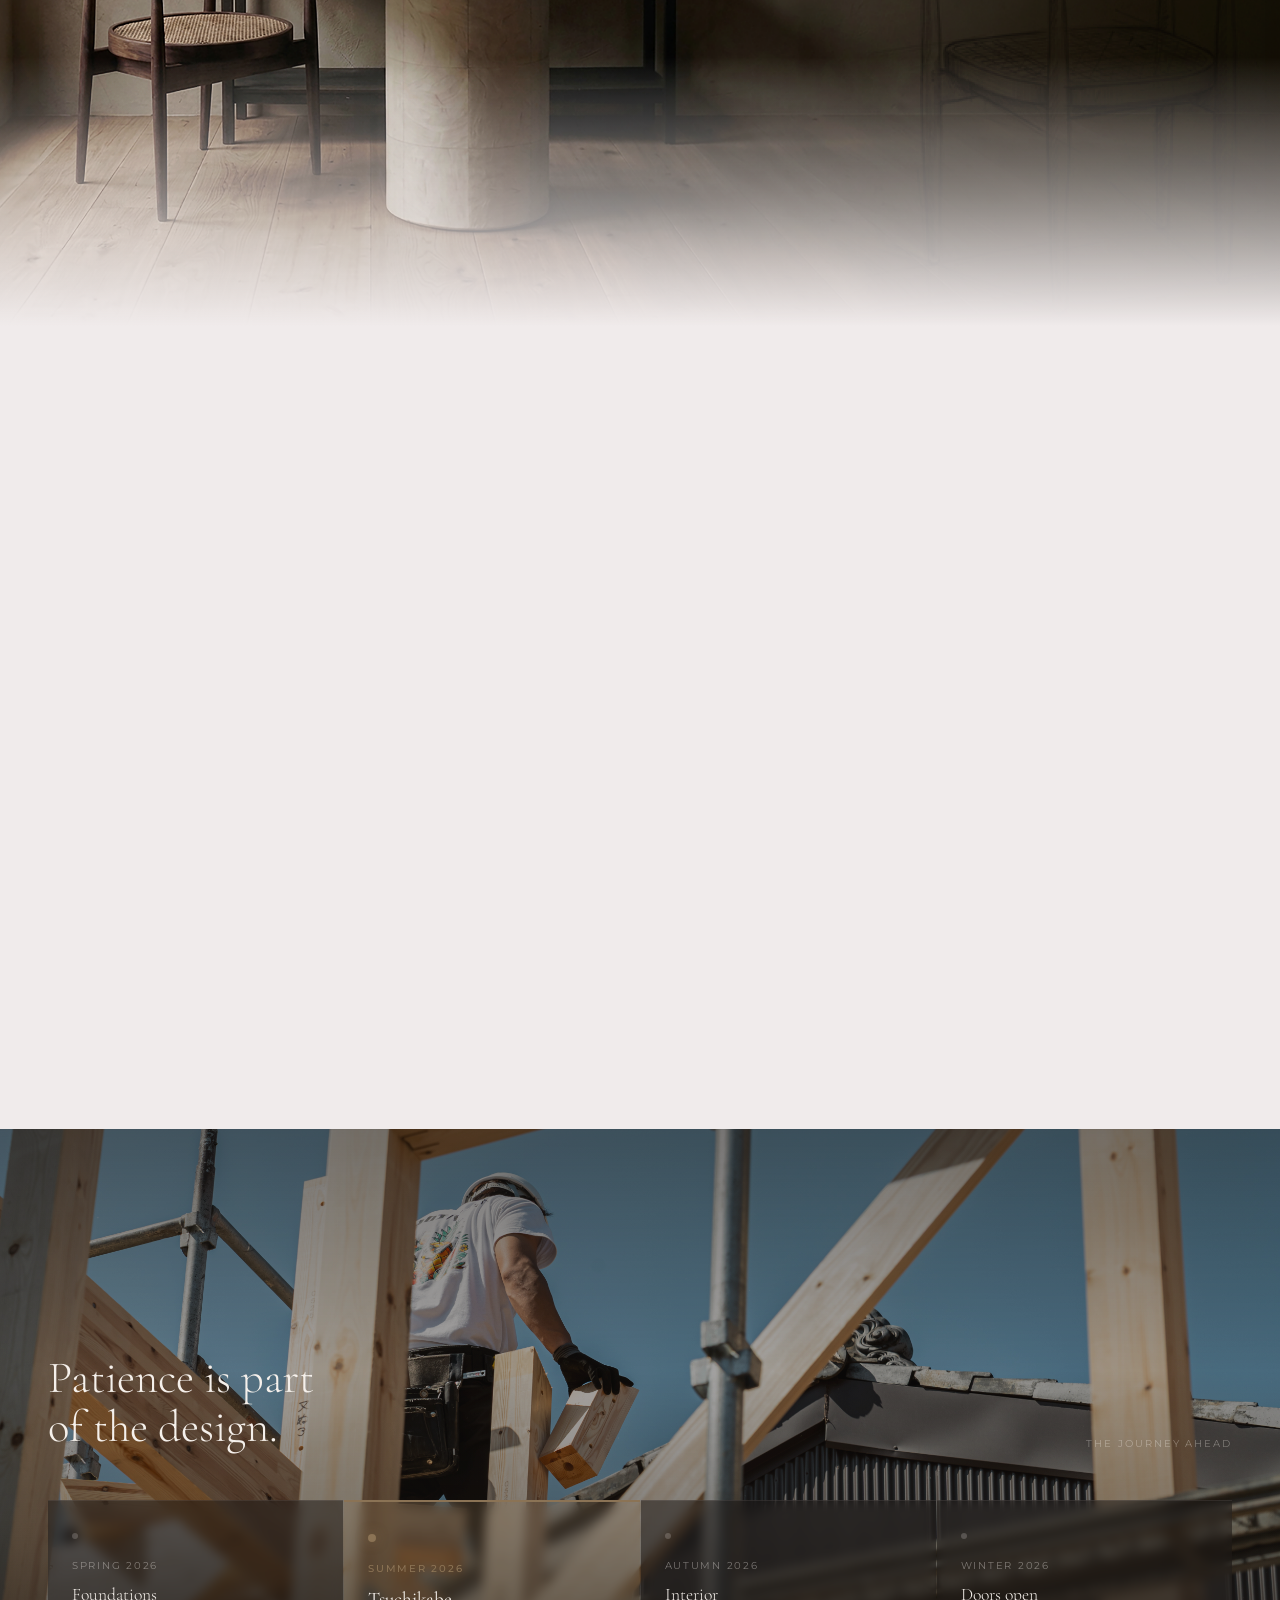
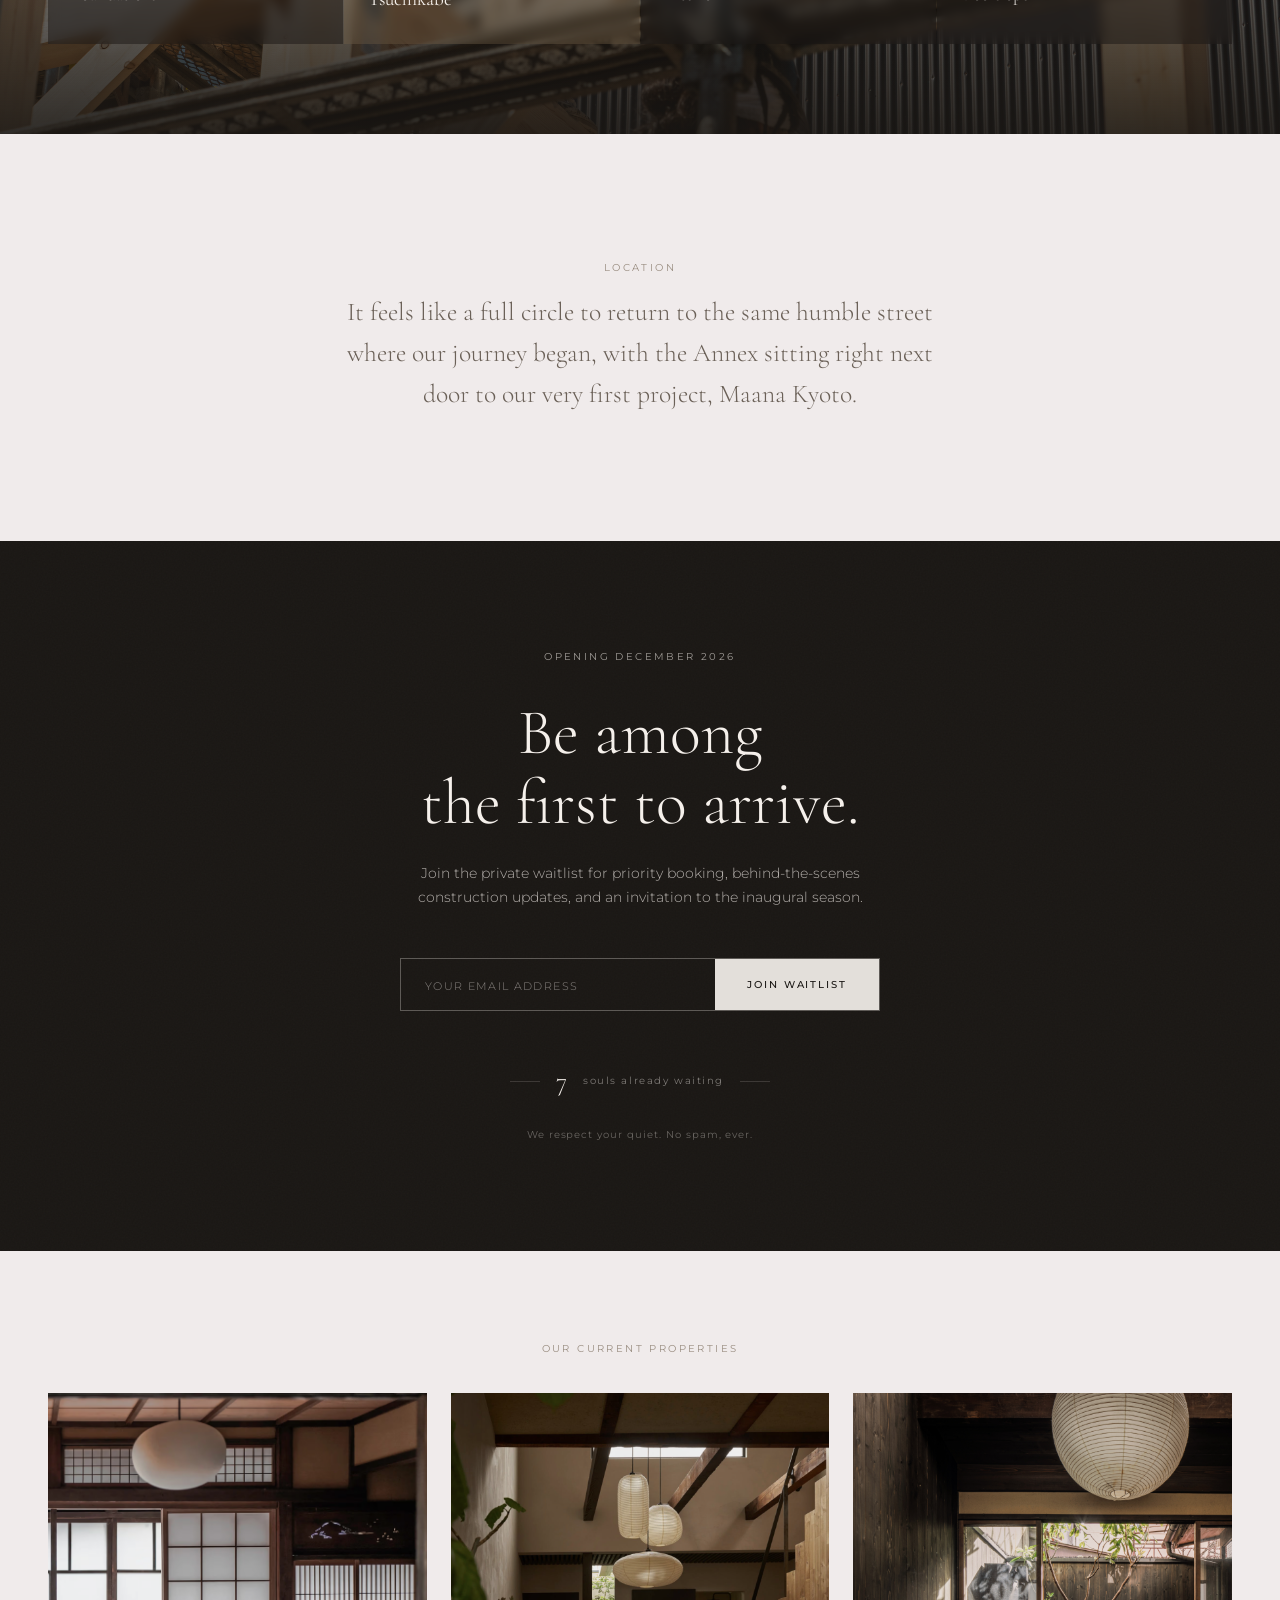
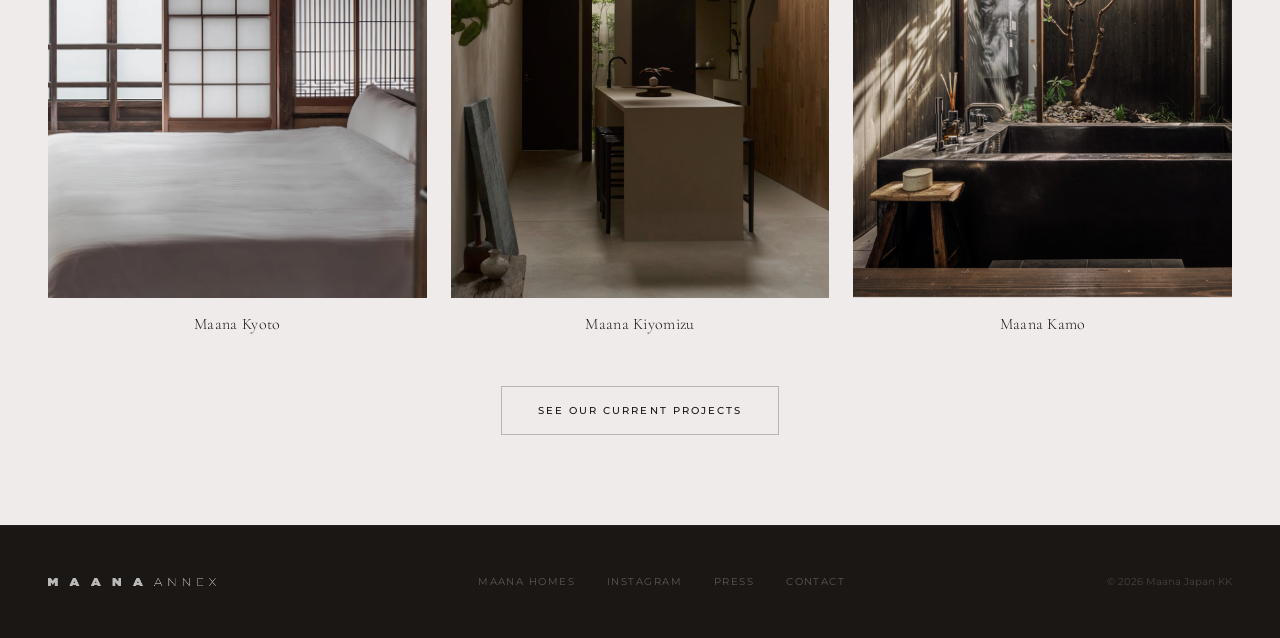
==== commit 2e1e3559: "Add Norm Architects interview section with accordion expand" ====
--- a/index.html
+++ b/index.html
@@ -13,7 +13,7 @@
 <style>
 /* ═══ TOKENS ═══ */
 :root{
-  --bg:#F5F0EB;--bg-deep:#1A1714;--bg-warm:#E8E0D6;
+  --bg:#F0EBEB;--bg-deep:#1A1714;--bg-warm:#E6E0DC;
   --text:#1A1714;--text-light:#F5F0EB;--text-muted:#9A8E82;--text-sec:#6B6158;
   --earth:#8B7355;
   --serif:'Cormorant Garamond','Noto Serif JP',serif;
@@ -197,6 +197,37 @@
 .architect-card-loc{font-family:var(--sans);font-weight:400;font-size:.6rem;letter-spacing:.2em;text-transform:uppercase;color:rgba(245,240,235,.4);margin-bottom:.8rem}
 .architect-card-name{font-family:var(--serif);font-weight:300;font-size:1.8rem;color:var(--text-light);margin-bottom:1rem;line-height:1.2}
 .architect-card-role{font-family:var(--sans);font-weight:400;font-size:.6rem;letter-spacing:.15em;text-transform:uppercase;color:var(--earth);margin-bottom:1rem}
+
+/* ═══ INTERVIEW — COMPACT EDITORIAL ═══ */
+.interview{position:relative;background:var(--bg);padding:clamp(6rem,12vh,10rem) 3rem}
+.interview-inner{max-width:900px;margin:0 auto}
+.interview-header{display:flex;justify-content:space-between;align-items:flex-end;gap:2rem;margin-bottom:clamp(3rem,5vh,4.5rem)}
+.interview-header-text{flex:1}
+.interview-overline{font-family:var(--sans);font-weight:400;font-size:.6rem;letter-spacing:.25em;text-transform:uppercase;color:var(--text-muted);margin-bottom:1rem}
+.interview-title{font-family:var(--serif);font-weight:300;font-size:clamp(1.8rem,3.5vw,2.8rem);line-height:1.2;color:var(--text)}
+.interview-header-img{width:clamp(100px,12vw,150px);height:clamp(130px,15vw,190px);flex-shrink:0;overflow:hidden}
+.interview-header-img img{width:100%;height:100%;object-fit:cover;filter:grayscale(.3) brightness(.9)}
+
+.interview-topic{padding:clamp(1.8rem,3vh,2.5rem) 0;border-top:1px solid rgba(139,115,85,.1)}
+.interview-topic-label{font-family:var(--sans);font-weight:400;font-size:.55rem;letter-spacing:.2em;text-transform:uppercase;color:var(--earth);margin-bottom:.8rem}
+.interview-topic-heading{font-family:var(--serif);font-weight:300;font-size:clamp(1.3rem,2.5vw,1.8rem);line-height:1.25;color:var(--text);margin-bottom:1rem}
+.interview-topic-body{font-family:var(--sans);font-weight:300;font-size:.85rem;line-height:1.85;color:var(--text-sec);max-width:720px}
+.interview-topic-body em{font-style:italic;color:var(--text)}
+
+/* Accordion expand */
+.interview-topic-expand{display:none;overflow:hidden;max-height:0;transition:max-height .6s var(--ease),opacity .4s;opacity:0}
+.interview-topic-expand.open{display:block;max-height:600px;opacity:1}
+.interview-topic-expand-body{font-family:var(--sans);font-weight:300;font-size:.85rem;line-height:1.85;color:var(--text-sec);padding-top:1rem}
+.interview-topic-expand-body em{font-style:italic;color:var(--text)}
+.interview-toggle{background:none;border:none;font-family:var(--sans);font-weight:400;font-size:.6rem;letter-spacing:.12em;text-transform:uppercase;color:var(--earth);cursor:pointer;padding:.4rem 0;margin-top:.8rem;transition:color .3s;display:inline-flex;align-items:center;gap:.4rem}
+.interview-toggle:hover{color:var(--text)}
+.interview-toggle-icon{display:inline-block;width:16px;height:16px;border:1px solid var(--earth);border-radius:50%;position:relative;transition:transform .3s var(--ease),border-color .3s}
+.interview-toggle-icon::before,.interview-toggle-icon::after{content:'';position:absolute;background:var(--earth);top:50%;left:50%;transform:translate(-50%,-50%);transition:transform .3s var(--ease),background .3s}
+.interview-toggle-icon::before{width:7px;height:1px}
+.interview-toggle-icon::after{width:1px;height:7px}
+.interview-toggle.open .interview-toggle-icon{transform:rotate(45deg)}
+.interview-toggle:hover .interview-toggle-icon{border-color:var(--text)}
+.interview-toggle:hover .interview-toggle-icon::before,.interview-toggle:hover .interview-toggle-icon::after{background:var(--text)}
 .architect-card-body{font-family:var(--sans);font-weight:300;font-size:.85rem;line-height:1.8;color:rgba(245,240,235,.5);max-width:420px}
 
 /* ═══ KARIMOKU / FURNITURE ═══ */
@@ -433,6 +464,15 @@
   .architects-caption{font-size:.65rem}
   .architects-header{margin-bottom:2.5rem}
 
+  /* Interview */
+  .interview{padding:clamp(4rem,8vh,6rem) 1.5rem}
+  .interview-header{flex-direction:column;align-items:flex-start;gap:1.5rem}
+  .interview-header-img{width:90px;height:115px}
+  .interview-title{font-size:clamp(1.5rem,5vw,1.8rem)}
+  .interview-topic-heading{font-size:clamp(1.2rem,4.5vw,1.5rem)}
+  .interview-topic-body{font-size:.82rem}
+  .interview-topic-expand-body{font-size:.82rem}
+
   /* Furniture */
   .furniture{min-height:70vh}
   .furniture-inner{grid-template-columns:1fr}
@@ -682,6 +722,53 @@
   </div>
 </section>
 
+<!-- ═══ INTERVIEW — Norm Architects ═══ -->
+<section class="interview" id="interview">
+  <div class="interview-inner">
+
+    <div class="interview-header reveal">
+      <div class="interview-header-text">
+        <p class="interview-overline">In Conversation</p>
+        <h2 class="interview-title">Norm Architects on<br>stillness, craft, and<br>building what belongs.</h2>
+      </div>
+      <div class="interview-header-img">
+        <img src="images/Norm Profile.jpg" alt="Norm Architects" loading="lazy">
+      </div>
+    </div>
+
+    <div class="interview-topic reveal">
+      <p class="interview-topic-label">01 &mdash; The Kyoto Light</p>
+      <h3 class="interview-topic-heading">It doesn't rush you into decisions.</h3>
+      <p class="interview-topic-body">Kyoto slows you down before you've even started working. We spent most of our first visit just sitting in the neighbouring machiya, watching how the light moved through the rooms. <em>That slowness became the brief.</em></p>
+      <button class="interview-toggle" onclick="this.classList.toggle('open');this.previousElementSibling.nextElementSibling.classList.toggle('open')"><span class="interview-toggle-icon"></span>Continue reading</button>
+      <div class="interview-topic-expand">
+        <p class="interview-topic-expand-body">We didn't want to impose a Scandinavian aesthetic onto a Japanese context. We wanted to find the overlap — the places where our shared values around simplicity and natural materials already existed. Kyoto taught us that restraint is not about taking things away. <em>It's about knowing what was never needed in the first place.</em></p>
+      </div>
+    </div>
+
+    <div class="interview-topic reveal">
+      <p class="interview-topic-label">02 &mdash; On Imperfection</p>
+      <h3 class="interview-topic-heading">The walls carry fingerprints. They're alive.</h3>
+      <p class="interview-topic-body">In Copenhagen, we refine until every edge is resolved. But tsuchikabe — the earthen walls — they carry air bubbles, slight undulations, the memory of hands.</p>
+      <button class="interview-toggle" onclick="this.classList.toggle('open');this.previousElementSibling.nextElementSibling.classList.toggle('open')"><span class="interview-toggle-icon"></span>Continue reading</button>
+      <div class="interview-topic-expand">
+        <p class="interview-topic-expand-body">Our role was to create a framework where that rawness feels intentional. <em>Where the precision of the joinery meets the softness of the plaster, and neither dominates.</em> That balance is something you can feel in the room, even if you can't name it. It's the quality that makes you want to stay a little longer.</p>
+      </div>
+    </div>
+
+    <div class="interview-topic reveal">
+      <p class="interview-topic-label">03 &mdash; Disappearing Architecture</p>
+      <h3 class="interview-topic-heading">The best spaces disappear into the experience.</h3>
+      <p class="interview-topic-body">You should notice the temperature of the air, the texture under your feet, the way a shadow falls across the wall before you notice <em>the design</em>.</p>
+      <button class="interview-toggle" onclick="this.classList.toggle('open');this.previousElementSibling.nextElementSibling.classList.toggle('open')"><span class="interview-toggle-icon"></span>Continue reading</button>
+      <div class="interview-topic-expand">
+        <p class="interview-topic-expand-body">If someone walks in and immediately thinks about the architecture, we probably haven't done our job. The best compliment is when a guest says they slept better than they have in years, or that they finally finished the book they'd been carrying around. <em>That's the design working.</em></p>
+      </div>
+    </div>
+
+  </div>
+</section>
+
 <!-- ═══ KARIMOKU / FURNITURE ═══ -->
 <section class="furniture" id="furniture">
   <div class="furniture-bg" id="furnitureBg">
